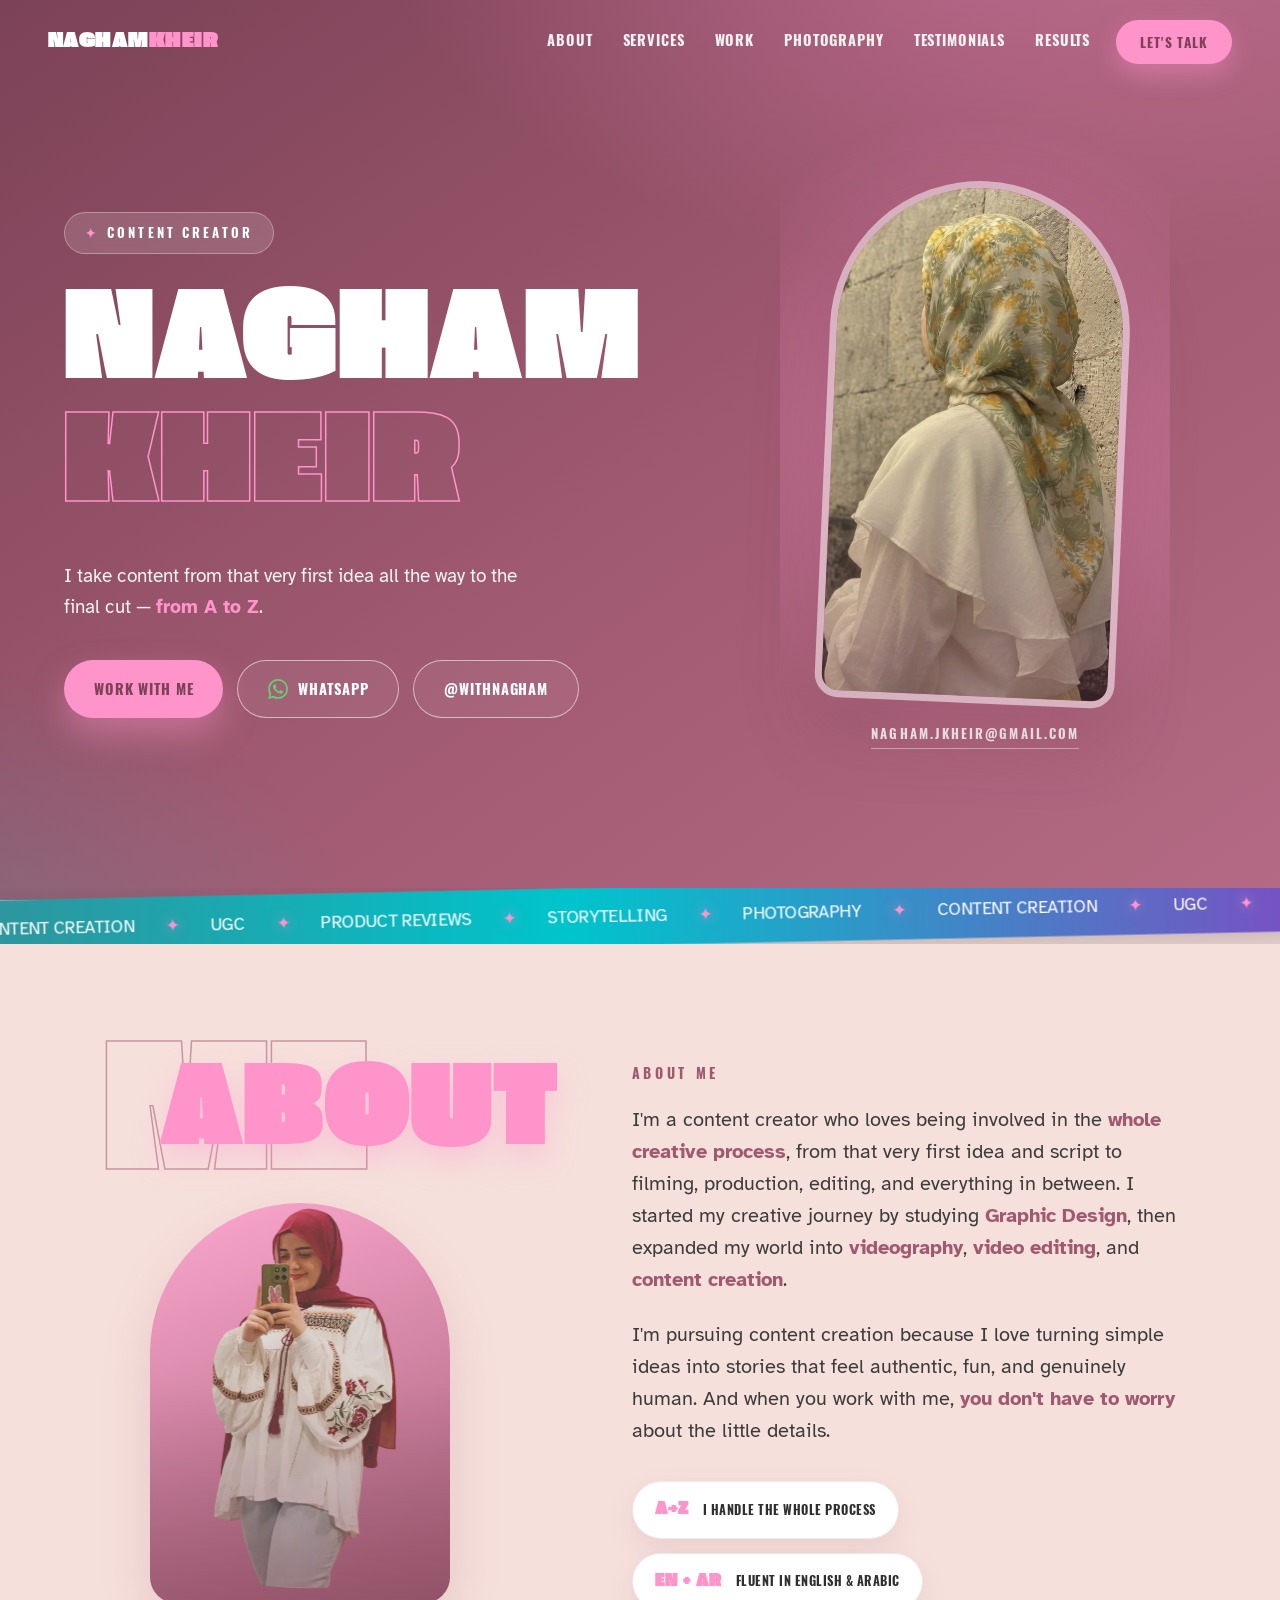
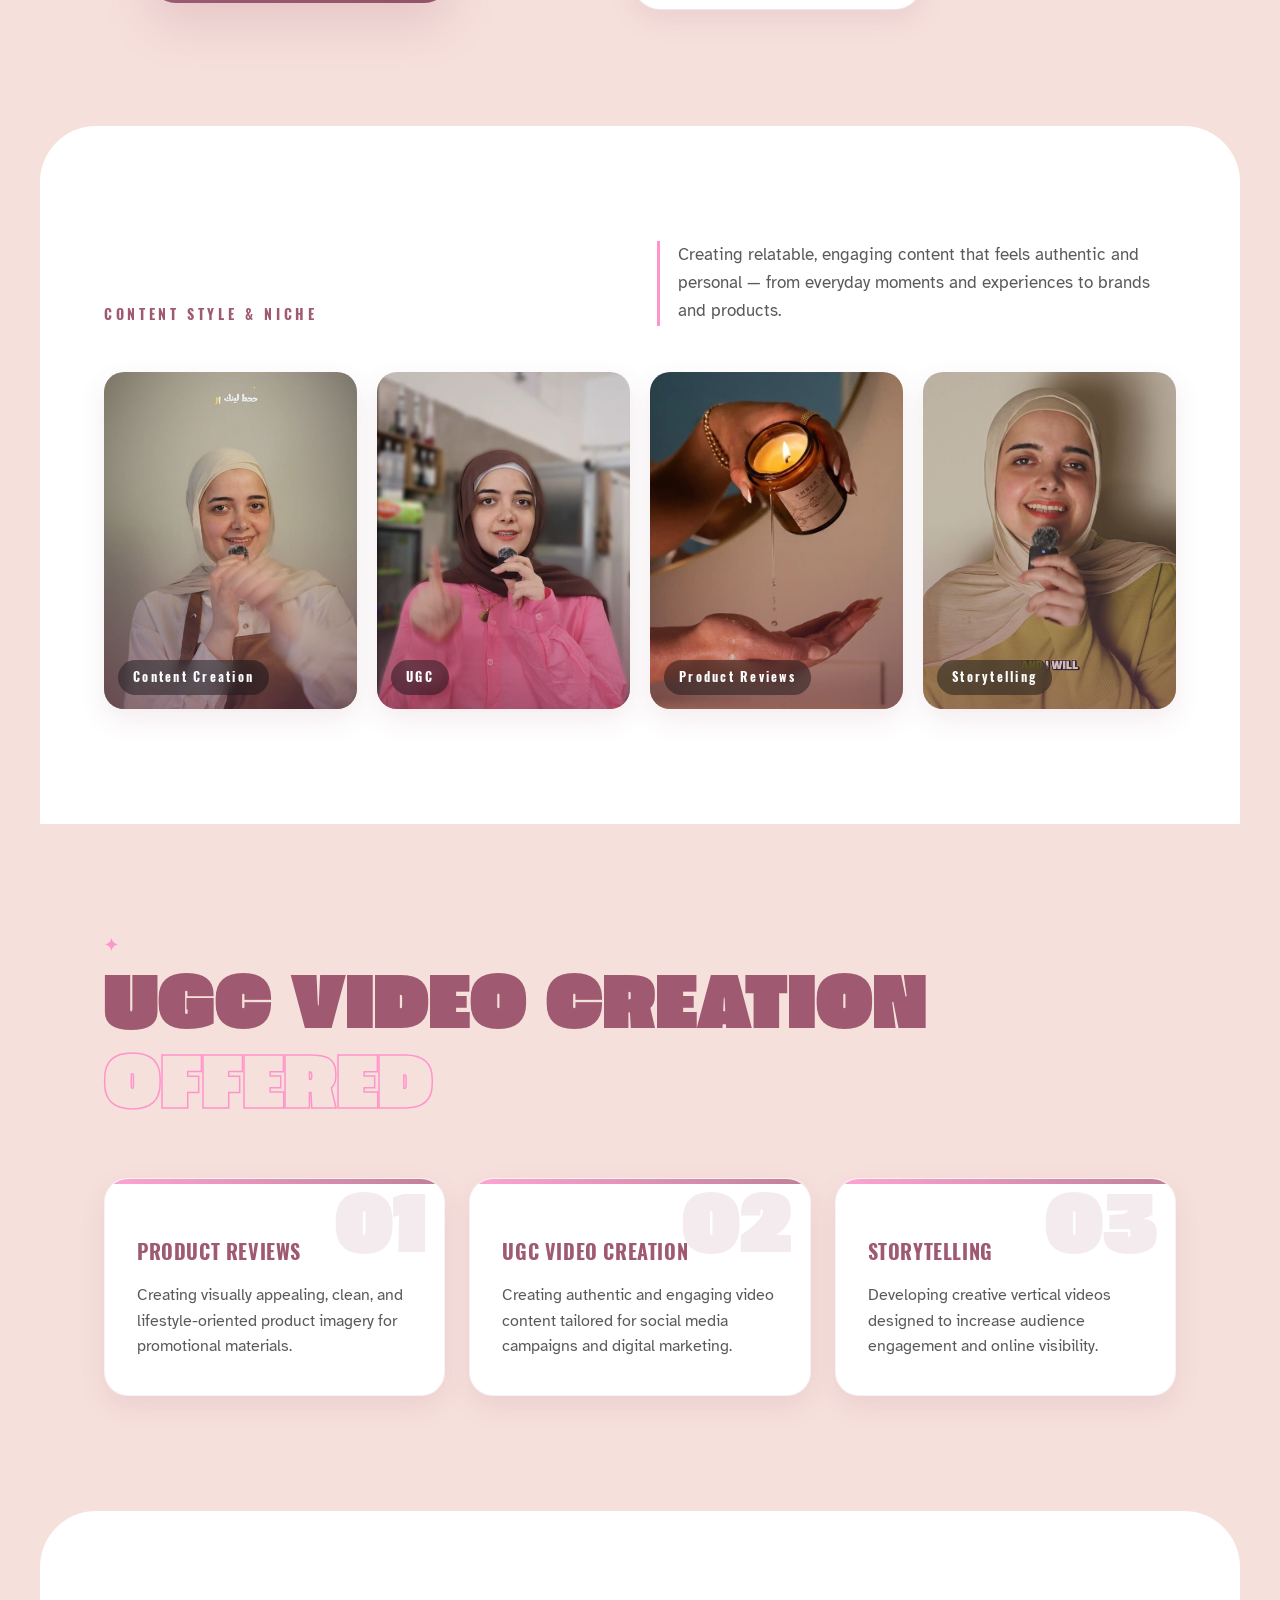
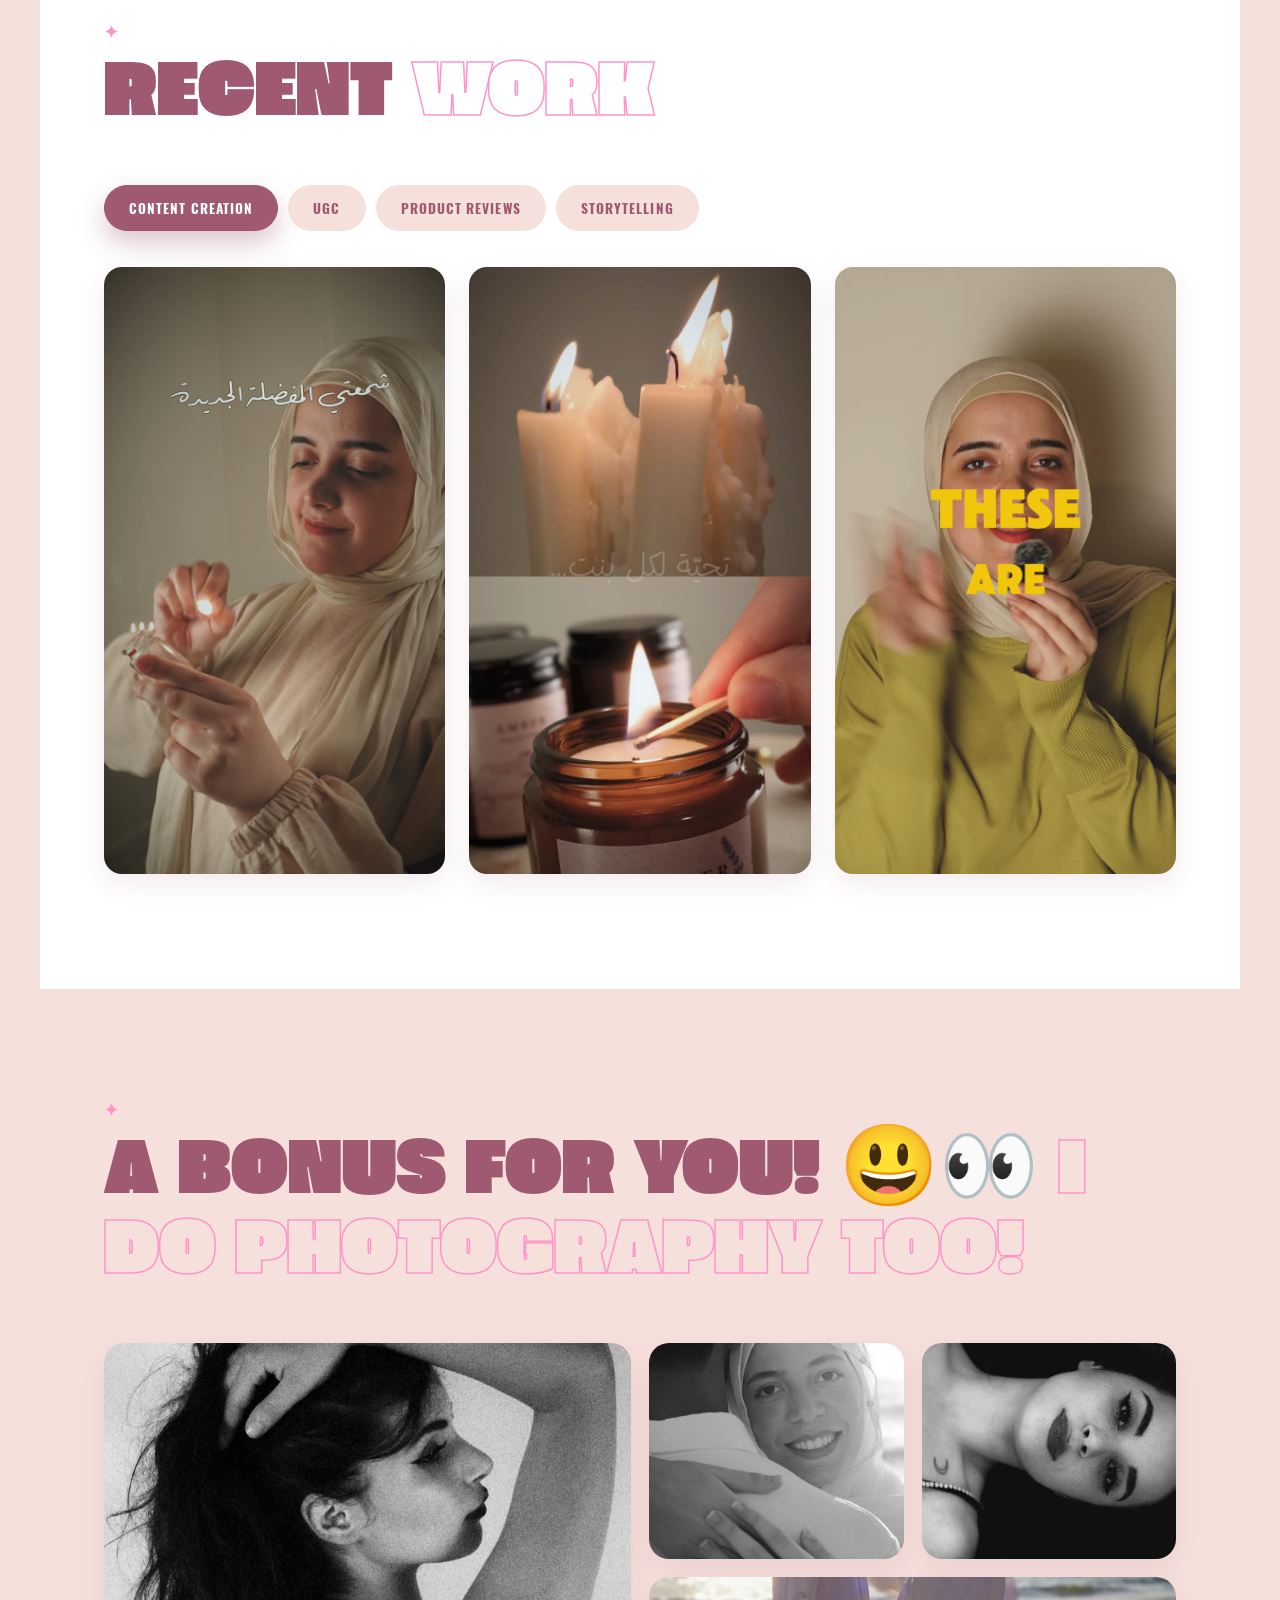
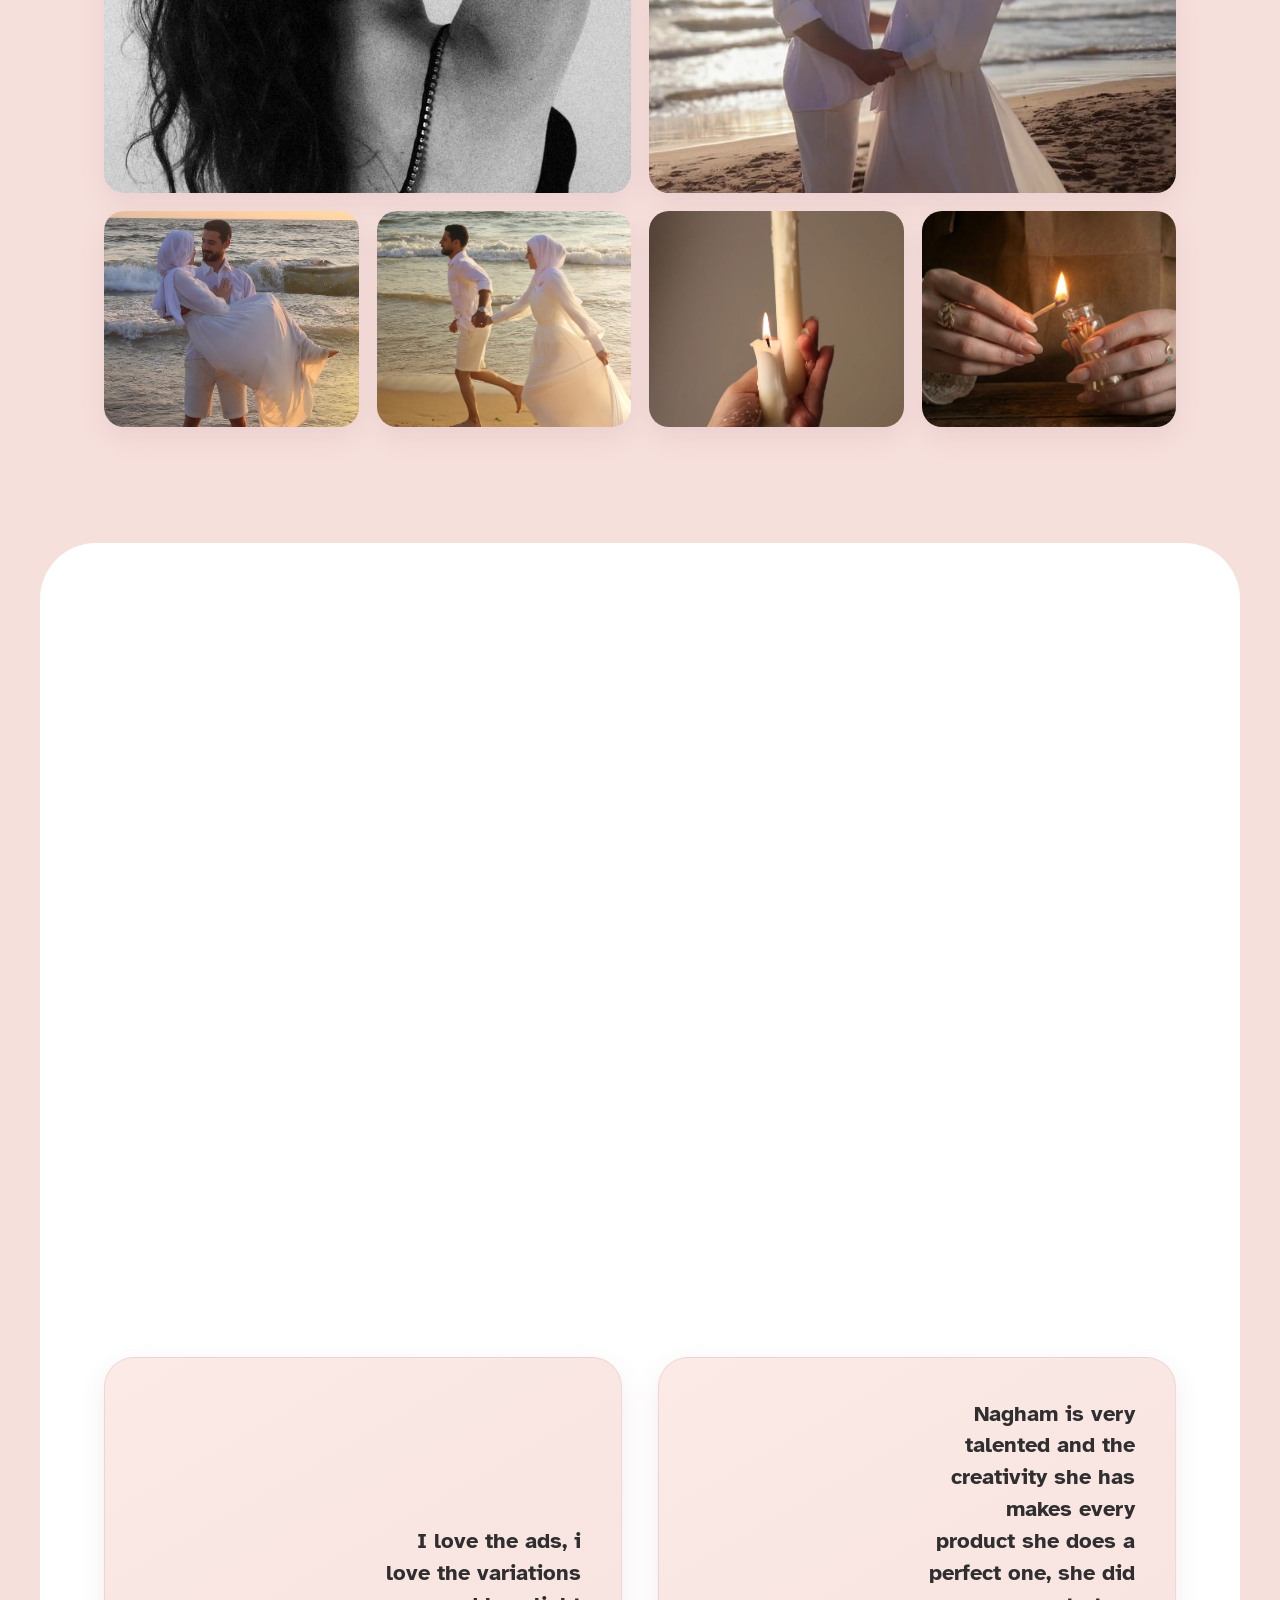
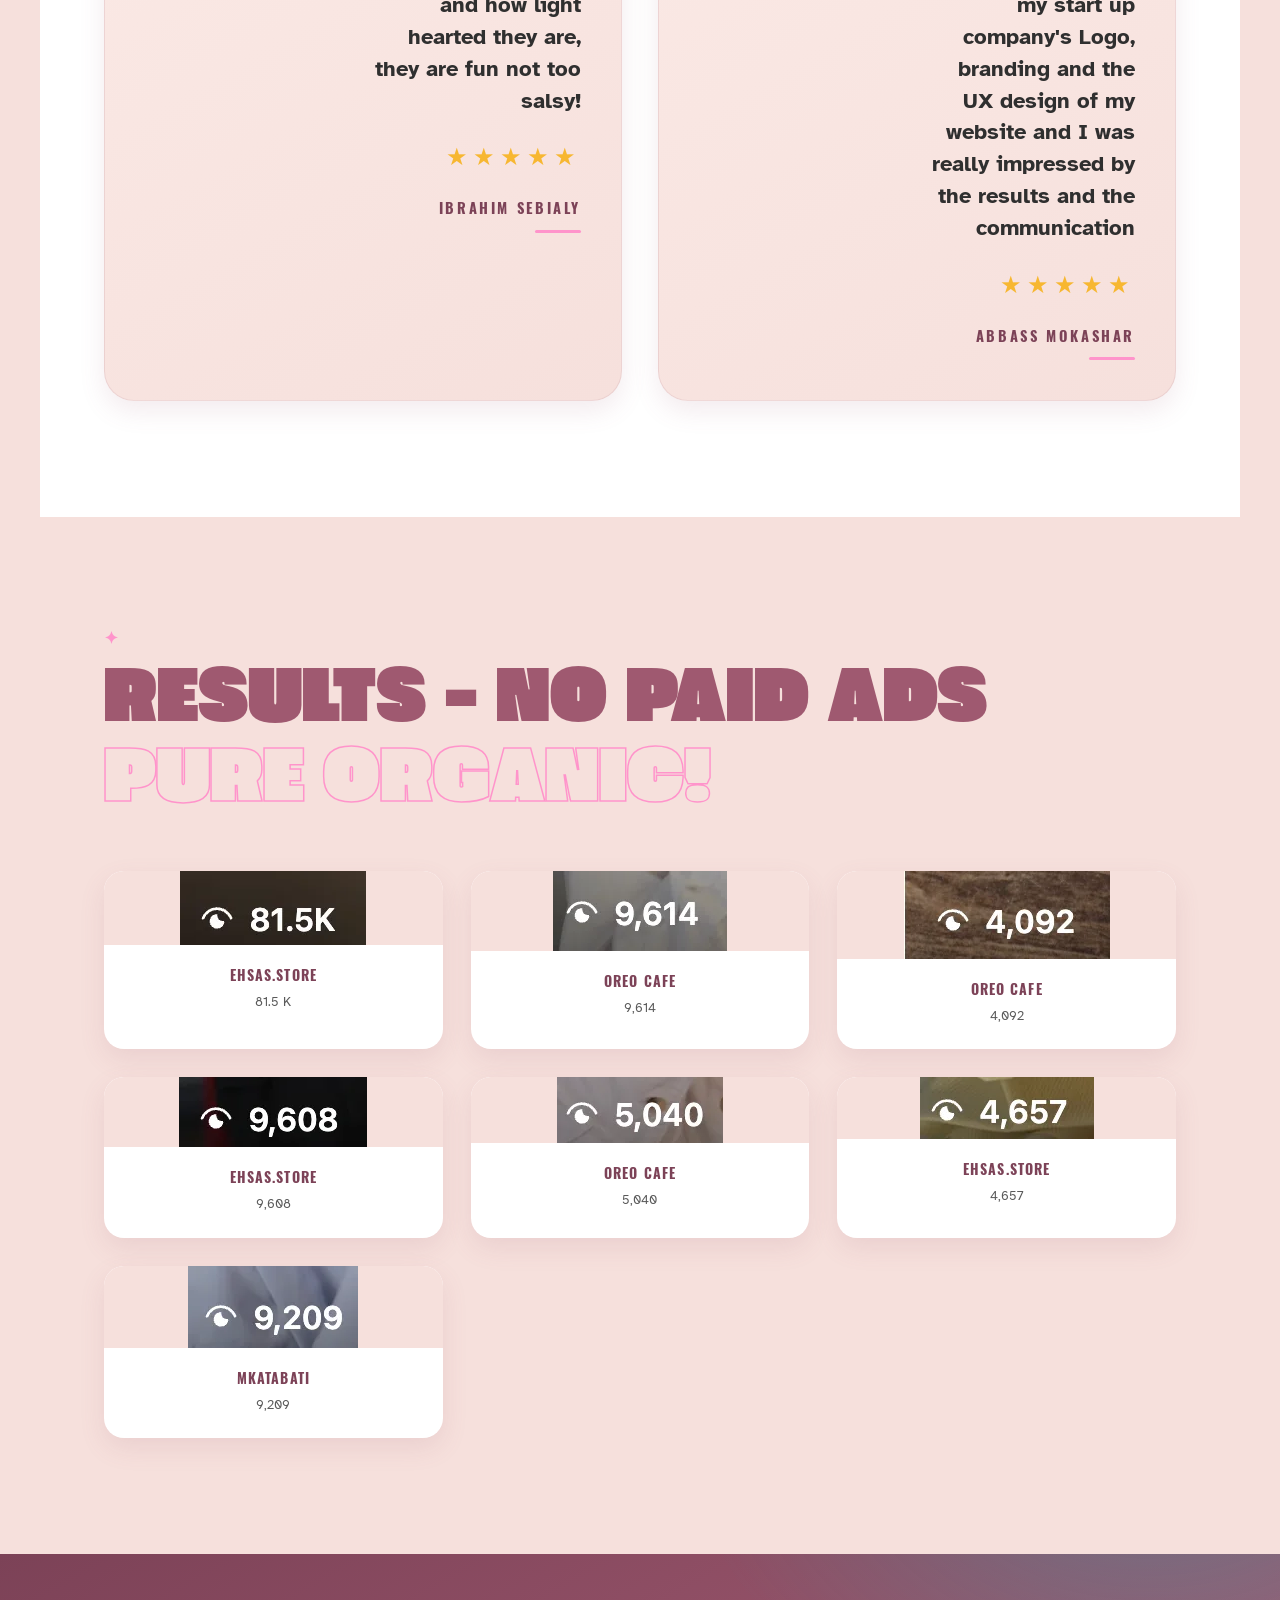
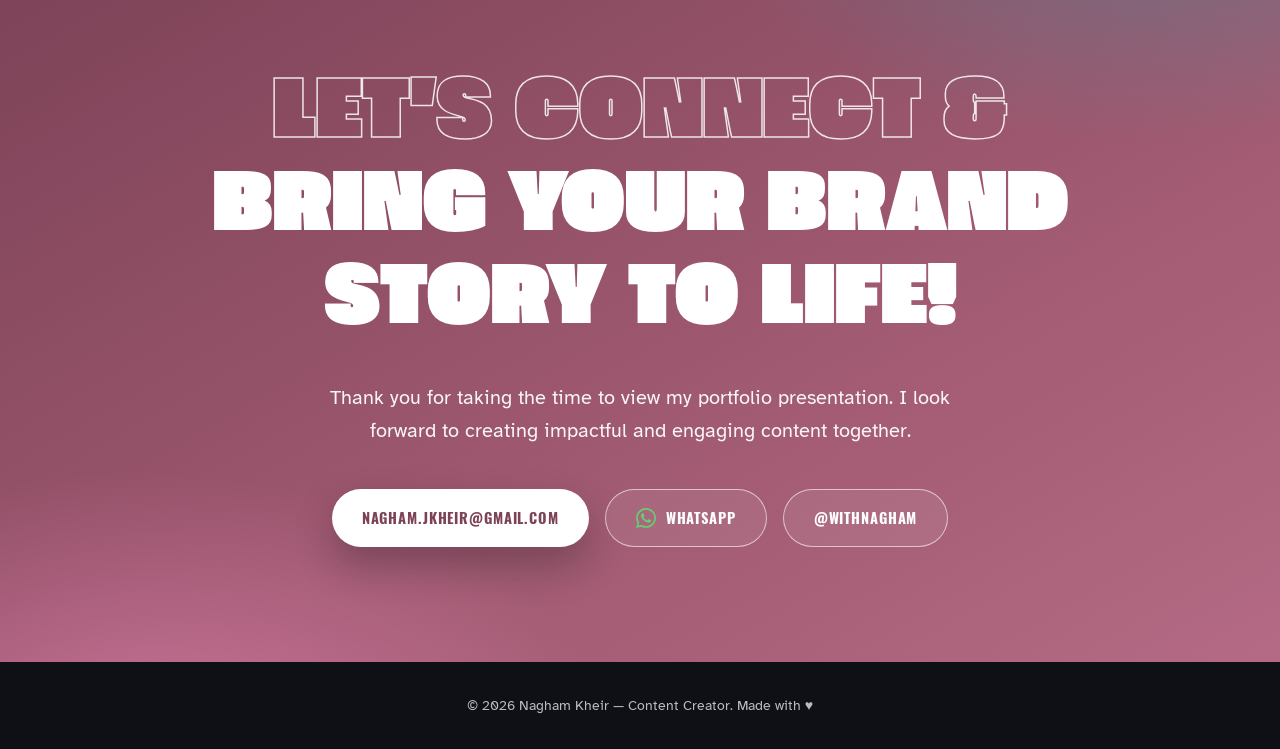
==== index.html @ 54be0237 "Update footer to credit Tech Mindset Lb" ====
<!DOCTYPE html>
<html lang="en">
<head>
  <meta charset="UTF-8" />
  <meta name="viewport" content="width=device-width, initial-scale=1.0" />
  <title>Nagham Kheir — Content Creator</title>
  <meta name="description" content="Portfolio of Nagham Kheir — content creator specializing in content creation, UGC, product reviews, storytelling, and photography." />
  <link rel="icon" type="image/svg+xml" href="favicon.svg" />
  <link rel="preload" as="font" type="font/woff" href="assets/fonts/2b94b8bc5954e5d82d5fbf0eff39c91d.woff" crossorigin />
  <link rel="preload" as="font" type="font/woff" href="assets/fonts/3d1c4de590b27e3784eff931397f7d65.woff" crossorigin />
  <link rel="stylesheet" href="styles.css" />
</head>
<body>

  <div class="scrollbar" id="scrollbar" aria-hidden="true"></div>

  <!-- ================= NAV ================= -->
  <header class="nav" id="nav">
    <a class="nav-brand" href="#top">nagham<span>kheir</span></a>
    <nav class="nav-links" id="navLinks">
      <a href="#about">About</a><a href="#services">Services</a><a href="#work">Work</a><a href="#photography">Photography</a><a href="#testimonials">Testimonials</a><a href="#results">Results</a>
    </nav>
    <a class="nav-cta" href="#contact">Let&#39;s Talk</a>
    <button class="nav-burger" id="navBurger" aria-label="Menu" aria-expanded="false">
      <span></span><span></span><span></span>
    </button>
  </header>

  <main id="top">

    <!-- ================= HERO ================= -->
    <section class="hero" id="hero">
      <span class="spark spark-1" aria-hidden="true"></span>
      <span class="spark spark-2" aria-hidden="true"></span>
      <span class="spark spark-3" aria-hidden="true"></span>
      <span class="spark spark-4" aria-hidden="true"></span>
      <div class="hero-inner">
        <div class="hero-copy">
          <p class="hero-chip">Content Creator</p>
          <h1 class="hero-title">
            <span>NAGHAM</span>
            <span class="hero-title-outline">KHEIR</span>
          </h1>
          <p class="hero-sub">I take content from that very first idea all the way to the final cut — <strong>from A to Z</strong>.</p>
          <div class="hero-actions">
            <a class="btn btn-primary" href="mailto:nagham.jkheir@gmail.com">Work with me</a>
            <a class="btn btn-ghost" href="https://wa.me/71292060" target="_blank" rel="noopener">
              <img src="assets/img/icon-whatsapp.svg" alt="" /> WhatsApp
            </a>
            <a class="btn btn-ghost" href="https://instagram.com/withnagham" target="_blank" rel="noopener">@withnagham</a>
            
          </div>
        </div>
        <div class="hero-photo">
          <div class="hero-photo-frame">
            <img src="assets/img/profile_insta.webp" alt="Nagham Kheir" fetchpriority="high" decoding="async" />
          </div>
          <a class="hero-mail" href="mailto:nagham.jkheir@gmail.com">nagham.jkheir@gmail.com</a>
        </div>
      </div>
    </section>

    <!-- ================= TICKER ================= -->
    <div class="ticker-wrap" aria-hidden="true">
    <div class="ticker">
      <div class="ticker-track">
        CONTENT CREATION<i>✦</i>UGC<i>✦</i>PRODUCT REVIEWS<i>✦</i>STORYTELLING<i>✦</i>PHOTOGRAPHY<i>✦</i>
        CONTENT CREATION<i>✦</i>UGC<i>✦</i>PRODUCT REVIEWS<i>✦</i>STORYTELLING<i>✦</i>PHOTOGRAPHY<i>✦</i>
      </div>
    </div>
    </div>

    <!-- ================= ABOUT ================= -->
    <section class="about section" id="about">
      <div class="about-art reveal reveal-left">
        <span class="about-outline">ME</span>
        <span class="about-big">About</span>
        <div class="about-photo">
          <img src="assets/img/about-cutout.webp" alt="Nagham Kheir at work" loading="lazy" />
        </div>
      </div>
      <div class="about-body">
        <h2 class="section-label reveal">About me</h2>
        <p class="reveal">I'm a content creator who loves being involved in the <strong>whole creative process</strong>, from that very first idea and script to filming, production, editing, and everything in between. I started my creative journey by studying <strong>Graphic Design</strong>, then expanded my world into <strong>videography</strong>, <strong>video editing</strong>, and <strong>content creation</strong>.</p><p class="reveal">I'm pursuing content creation because I love turning simple ideas into stories that feel authentic, fun, and genuinely human. And when you work with me, <strong>you don't have to worry</strong> about the little details.</p>
        <div class="about-badges reveal">
          <div class="badge"><span class="badge-num">A→Z</span><span>I handle the whole process</span></div><div class="badge"><span class="badge-num">EN + AR</span><span>Fluent in English &amp; Arabic</span></div>
        </div>
      </div>
    </section>

    <!-- ================= NICHE ================= -->
    <section class="niche section" id="niche">
      <div class="niche-head">
        <h2 class="section-label reveal">Content style &amp; niche</h2>
        <p class="reveal">Creating relatable, engaging content that feels authentic and personal — from everyday moments and experiences to brands and products.</p>
      </div>
      <div class="niche-grid">
        <figure class="reveal"><img src="assets/img/425aef944120c990a30cec82ec092439.jpg" alt="" loading="lazy" /><figcaption>Content Creation</figcaption></figure><figure class="reveal"><img src="assets/img/dac3fb3e6e6c42426916ced98ef0965b.jpg" alt="" loading="lazy" /><figcaption>UGC</figcaption></figure><figure class="reveal"><img src="assets/img/9895b841db078b9a15907faa32b00d15.jpg" alt="" loading="lazy" /><figcaption>Product Reviews</figcaption></figure><figure class="reveal"><img src="assets/img/c6aabd8687ebf6f4cccf0559794ec9b5.jpg" alt="" loading="lazy" /><figcaption>Storytelling</figcaption></figure>
      </div>
    </section>

    <!-- ================= SERVICES ================= -->
    <section class="services section" id="services">
      <h2 class="section-title reveal">UGC Video Creation <em>Offered</em></h2>
      <div class="services-grid">
        <article class="service-card reveal">
          <span class="service-num">01</span>
          <h3>Product Reviews</h3>
          <p>Creating visually appealing, clean, and lifestyle-oriented product imagery for promotional materials.</p>
        </article><article class="service-card reveal">
          <span class="service-num">02</span>
          <h3>UGC Video Creation</h3>
          <p>Creating authentic and engaging video content tailored for social media campaigns and digital marketing.</p>
        </article><article class="service-card reveal">
          <span class="service-num">03</span>
          <h3>Storytelling</h3>
          <p>Developing creative vertical videos designed to increase audience engagement and online visibility.</p>
        </article>
      </div>
    </section>

    <!-- ================= WORK (VIDEOS) ================= -->
    <section class="work section" id="work">
      <h2 class="section-title reveal">Recent <em>work</em></h2>
      <div class="work-tabs reveal" role="tablist">
        <button class="work-tab" data-cat="content" role="tab">Content Creation</button><button class="work-tab" data-cat="ugc" role="tab">UGC</button><button class="work-tab" data-cat="reviews" role="tab">Product Reviews</button><button class="work-tab" data-cat="story" role="tab">Storytelling</button>
      </div>
      <div class="work-grid" id="workGrid">
        
        <article class="video-card" data-cat="content" style="background-image:url('assets/img/a0ffaf05999f93563e286b2be1d7aa7c.jpg')">
          <video src="assets/video/__________________________________._______________._______________._________________________________.mp4" muted loop playsinline preload="none"></video>
        </article>
        
        <article class="video-card" data-cat="content" style="background-image:url('assets/img/8a3598b782c819ab8bea16934f3fd8cb.jpg')">
          <video src="assets/video/f798deee08ec51030c1617a1ae136581.mp4" muted loop playsinline preload="none"></video>
        </article>
        
        <article class="video-card" data-cat="content" style="background-image:url('assets/img/4e7e537b02a4d58812112f8c2da84c6d.jpg')">
          <video src="assets/video/9e90456625b38cd8adfbca8bf6013304.mp4" muted loop playsinline preload="none"></video>
        </article>
        
        <article class="video-card" data-cat="ugc" style="background-image:url('assets/img/683f590b707d8c67882382b529213869.jpg')">
          <video src="assets/video/b0c7c9f7e4374c289453b88dc2029792.mp4" muted loop playsinline preload="none"></video>
        </article>
        
        <article class="video-card" data-cat="ugc" style="background-image:url('assets/img/e64ae3acb19e2f2d1763ab4a428252d7.jpg')">
          <video src="assets/video/497ba35524f3fbfdf9f6e8f8ecc0cb08.mp4" muted loop playsinline preload="none"></video>
        </article>
        
        <article class="video-card" data-cat="ugc" style="background-image:url('assets/img/b847356bc6d28086b47cbe963dcb77bb.jpg')">
          <video src="assets/video/6bcd993eb685560852c3ec5a16f923c3.mp4" muted loop playsinline preload="none"></video>
        </article>
        
        <article class="video-card" data-cat="reviews" style="background-image:url('assets/img/198b2653e2e7705a0c3a59a6ee7b0175.jpg')">
          <video src="assets/video/bcc866e14e675d4ee220820a9ad70f1d.mp4" muted loop playsinline preload="none"></video>
        </article>
        
        <article class="video-card" data-cat="reviews" style="background-image:url('assets/img/1078559d290149bf136d281d517a7449.jpg')">
          <video src="assets/video/fb804ab2a01fced3b6031626f5aa4de1.mp4" muted loop playsinline preload="none"></video>
        </article>
        
        <article class="video-card" data-cat="reviews" style="background-image:url('assets/img/8586e4396bde60d4756798a17bd3c40c.jpg')">
          <video src="assets/video/03cc4f7cbff695d8c1041a39f8e9a878.mp4" muted loop playsinline preload="none"></video>
        </article>
        
        <article class="video-card" data-cat="story" style="background-image:url('assets/img/82d001169b5e6e20062ae042cdf79c0a.jpg')">
          <video src="assets/video/43c99ef21a5bb97502148be0951cd7a2.mp4" muted loop playsinline preload="none"></video>
        </article>
        
        <article class="video-card" data-cat="story" style="background-image:url('assets/img/5cc147474226560dbcae05fdaa9727ff.jpg')">
          <video src="assets/video/dc54acb8c02d3c23b6aecf7ded5fe51d.mp4" muted loop playsinline preload="none"></video>
        </article>
        
        <article class="video-card" data-cat="story" style="background-image:url('assets/img/2ede7cbb5d513129a230928eeb14d67b.jpg')">
          <video src="assets/video/24c4fd813cfb06bfcb764ff4b23d7a38.mp4" muted loop playsinline preload="none"></video>
        </article>
        
      </div>
    </section>

    <!-- ================= PHOTOGRAPHY ================= -->
    <section class="photo section" id="photography">
      <h2 class="section-title reveal">A bonus for you! 😃👀 <em>I do photography too!</em></h2>
      <div class="photo-grid" id="photoGrid">
        <figure class="reveal"><img src="assets/img/c36f40d4ac6d97e1dda01ee228295b65.jpg" alt="" loading="lazy" /></figure><figure class="reveal"><img src="assets/img/f1102bb16ca7f92febdad71bbb68e0d0.jpg" alt="" loading="lazy" /></figure><figure class="reveal"><img src="assets/img/58c710d055492175e6384c999faf14e8.jpg" alt="" loading="lazy" /></figure><figure class="reveal"><img src="assets/img/bc7981bc0bb9c3818f56745bbe9b1429.jpg" alt="" loading="lazy" /></figure><figure class="reveal"><img src="assets/img/299e03800e016fa482c2b21ef32debbe.jpg" alt="" loading="lazy" /></figure><figure class="reveal"><img src="assets/img/ca2cf549ebd6d4e35f7d0f0a3e98bdbe.jpg" alt="" loading="lazy" /></figure><figure class="reveal"><img src="assets/img/IMG_0716.webp" alt="" loading="lazy" /></figure><figure class="reveal"><img src="assets/img/desktop_opening_image_second_image_edited.webp" alt="" loading="lazy" /></figure>
      </div>
    </section>

    <!-- ================= TESTIMONIALS ================= -->
    <section class="testimonials section" id="testimonials">
      <h2 class="section-title reveal">Testimonials <em></em></h2>
      <div class="testimonials-grid">
        <div class="testi-card reveal reveal-zoom">
          <div class="testi-media">
            
            <span class="testi-avatar" style="background-image:url('assets/img/testimonial-avatar.webp')"></span>
          </div>
          <div class="testi-main">
            <blockquote class="testi-quote">&ldquo;Translation: wow, for real wow, you are so talented, it&rsquo;s crazy! Your talent is way better than who has a 1 million followers — <strong>no way, wow</strong>.&rdquo;</blockquote>
            <div class="testi-audio"><button class="testi-audio-btn" data-audio="assets/audio/0817.MP3">▶ Listen to voice</button><audio src="assets/audio/0817.MP3" preload="none"></audio></div>
            <div class="testi-stars">
              <span class="stars" aria-label="Five stars">★★★★★</span>
              
            </div>
            <p class="testi-client">DANA HAWASLI</p>
          </div>
        </div><div class="testi-card reveal reveal-zoom">
          <div class="testi-media">
            
            
          </div>
          <div class="testi-main">
            <blockquote class="testi-quote">“How are you so creative like that Nagham! your storytelling, your filming, editing... Crazy to me”</blockquote>
            
            <div class="testi-stars">
              <span class="stars" aria-label="Five stars">★★★★★</span>
              
            </div>
            <p class="testi-client">LEA ARZOUNI</p>
          </div>
        </div><div class="testi-card reveal reveal-zoom">
          <div class="testi-media">
            
            
          </div>
          <div class="testi-main">
            <blockquote class="testi-quote"> I love the ads, i love the variations and how light hearted they are, they are fun not too salsy!
</blockquote>
            
            <div class="testi-stars">
              <span class="stars" aria-label="Five stars">★★★★★</span>
              
            </div>
            <p class="testi-client">IBRAHIM SEBIALY</p>
          </div>
        </div><div class="testi-card reveal reveal-zoom">
          <div class="testi-media">
            
            
          </div>
          <div class="testi-main">
            <blockquote class="testi-quote">Nagham is very talented and the creativity she has makes every product she does a perfect one, she did my start up company's Logo, branding and the UX design of my website and I was really impressed by the results and the communication</blockquote>
            
            <div class="testi-stars">
              <span class="stars" aria-label="Five stars">★★★★★</span>
              
            </div>
            <p class="testi-client">Abbass Mokashar</p>
          </div>
        </div>
      </div>
    </section>

    <!-- ================= RESULTS ================= -->
    <section class="results section" id="results">
      <h2 class="section-title reveal">Results - NO Paid ADS  <em>PURE ORGANIC!</em></h2>
      <div class="results-grid">
        <div class="result-card reveal">
          <figure class="result-screenshot"><img src="assets/img/Screenshot_2026-08-17_at_2.50.41_PM.webp" alt="81.5 K" loading="lazy" /></figure>
          <div class="result-info">
            <h3 class="result-title">Ehsas.Store</h3>
            <p class="result-label">81.5 K</p>
          </div>
        </div><div class="result-card reveal">
          <figure class="result-screenshot"><img src="assets/img/Screenshot_2026-08-17_at_2.50.48_PM.webp" alt="9,614 " loading="lazy" /></figure>
          <div class="result-info">
            <h3 class="result-title">Oreo Cafe</h3>
            <p class="result-label">9,614 </p>
          </div>
        </div><div class="result-card reveal">
          <figure class="result-screenshot"><img src="assets/img/Screenshot_2026-08-17_at_2.51.05_PM.webp" alt="4,092" loading="lazy" /></figure>
          <div class="result-info">
            <h3 class="result-title">Oreo Cafe</h3>
            <p class="result-label">4,092</p>
          </div>
        </div><div class="result-card reveal">
          <figure class="result-screenshot"><img src="assets/img/Screenshot_2026-08-17_at_2.51.48_PM.webp" alt="9,608" loading="lazy" /></figure>
          <div class="result-info">
            <h3 class="result-title">Ehsas.Store</h3>
            <p class="result-label">9,608</p>
          </div>
        </div><div class="result-card reveal">
          <figure class="result-screenshot"><img src="assets/img/Screenshot_2026-08-17_at_2.52.03_PM.webp" alt="5,040" loading="lazy" /></figure>
          <div class="result-info">
            <h3 class="result-title">Oreo cafe</h3>
            <p class="result-label">5,040</p>
          </div>
        </div><div class="result-card reveal">
          <figure class="result-screenshot"><img src="assets/img/Screenshot_2026-08-17_at_2.51.15_PM.webp" alt="4,657" loading="lazy" /></figure>
          <div class="result-info">
            <h3 class="result-title">Ehsas.Store</h3>
            <p class="result-label">4,657</p>
          </div>
        </div><div class="result-card reveal">
          <figure class="result-screenshot"><img src="assets/img/Screenshot_2026-08-19_at_3.04.47_PM.webp" alt="9,209" loading="lazy" /></figure>
          <div class="result-info">
            <h3 class="result-title">Mkatabati</h3>
            <p class="result-label">9,209</p>
          </div>
        </div>
      </div>
    </section>

    <!-- ================= CONTACT ================= -->
    <section class="contact section" id="contact">
      <h2 class="contact-title">
        <span class="contact-outline reveal reveal-zoom">Let&#39;s connect &amp;</span>
        <span class="reveal reveal-zoom">bring your brand story to life!</span>
      </h2>
      <p class="contact-thanks reveal">Thank you for taking the time to view my portfolio presentation. I look forward to creating impactful and engaging content together.</p>
      <div class="contact-actions reveal">
        <a class="btn btn-primary" href="mailto:nagham.jkheir@gmail.com">nagham.jkheir@gmail.com</a>
        <a class="btn btn-ghost-light" href="https://wa.me/71292060" target="_blank" rel="noopener">
          <img src="assets/img/icon-whatsapp.svg" alt="" /> WhatsApp
        </a>
        <a class="btn btn-ghost-light" href="https://instagram.com/withnagham" target="_blank" rel="noopener">@withnagham</a>
        
      </div>
    </section>

  </main>

  <!-- ================= LIGHTBOX ================= -->
  <div class="lightbox" id="lightbox" aria-hidden="true">
    <button class="lightbox-close" id="lightboxClose" aria-label="Close">&times;</button>
    <button class="lightbox-prev" id="lightboxPrev" aria-label="Previous">&larr;</button>
    <img id="lightboxImg" src="" alt="" />
    <button class="lightbox-next" id="lightboxNext" aria-label="Next">&rarr;</button>
  </div>

  <footer class="footer">
    <p>© <span id="year"></span> Nagham Kheir — Content Creator. Made with ♥ by <a href="https://techmindset-lb.com" targert="_blank">Tech Mindset Lb</a></p>
  </footer>

  <button class="to-top" id="toTop" aria-label="Back to top">↑</button>

  <script src="content-loader.js"></script>
  <script src="script.js"></script>
</body>
</html>
---- styles.css ----
/* ============================================================================
   Nagham Kheir — responsive portfolio (redesigned)
   Palette & fonts extracted from her Canva site.
   ============================================================================ */

@font-face {
  font-family: yae;
  src: url("assets/fonts/2b94b8bc5954e5d82d5fbf0eff39c91d.woff") format("woff");
  font-weight: 100 900;
  font-display: swap;
}

@font-face {
  font-family: yaf;
  src: url("assets/fonts/5d8a1c84ab97a44a1df6e539c0e283a1.woff") format("woff");
  font-weight: 100 500;
  font-display: swap;
}
@font-face {
  font-family: yaf;
  src: url("assets/fonts/e806413bdd840000b236993c8ab3c8b5.woff") format("woff");
  font-weight: 600 900;
  font-display: swap;
}

@font-face {
  font-family: yac;
  src: url("assets/fonts/3d1c4de590b27e3784eff931397f7d65.woff") format("woff");
  font-weight: 100 500;
  font-display: swap;
}
@font-face {
  font-family: yac;
  src: url("assets/fonts/a505afe289d03e622997a7d9ec2d130d.woff") format("woff");
  font-weight: 600 900;
  font-display: swap;
}

:root {
  --yae: "yae", "Canva Sans", sans-serif;
  --yaf: "yaf", "Canva Sans", sans-serif;
  --yac: "yac", "Canva Sans", sans-serif;
  --rose: #9f5970;
  --rose-deep: #7c4257;
  --blush: #f6e0dc;
  --blush-2: #fbeae6;
  --pink: #ff94cb;
  --ink: #2f2f2f;
  --ink-soft: #5a5a5a;
  --dark: #0f1015;
  --white: #ffffff;
  --radius: 24px;
  --shadow-sm: 0 10px 26px rgba(159, 89, 112, 0.12);
  --shadow: 0 20px 50px rgba(159, 89, 112, 0.2);
  --shadow-lg: 0 30px 70px rgba(124, 66, 87, 0.28);
}

* { margin: 0; padding: 0; box-sizing: border-box; }

html { scroll-behavior: smooth; }

body {
  font-family: var(--yaf);
  color: var(--ink);
  background: var(--blush);
  line-height: 1.65;
  overflow-x: hidden;
  -webkit-font-smoothing: antialiased;
}

img, video { display: block; max-width: 100%; }

a { text-decoration: none; color: inherit; }

button { font-family: inherit; cursor: pointer; }

section[id], main[id] { scroll-margin-top: 78px; }

/* ---------------- nav ---------------- */

.nav {
  position: fixed;
  top: 0; left: 0; right: 0;
  z-index: 50;
  display: flex;
  align-items: center;
  gap: 26px;
  padding: 20px clamp(18px, 4vw, 48px);
  transition: background 0.3s ease, box-shadow 0.3s ease, padding 0.3s ease, backdrop-filter 0.3s ease;
}

.nav.scrolled {
  background: rgba(255, 255, 255, 0.88);
  backdrop-filter: blur(14px);
  box-shadow: 0 6px 28px rgba(159, 89, 112, 0.16);
  padding-top: 12px;
  padding-bottom: 12px;
}

.nav-brand {
  font-family: var(--yae);
  font-size: 23px;
  letter-spacing: 0.02em;
  color: var(--white);
  text-transform: uppercase;
  transition: color 0.3s ease;
}

.nav-brand span { color: var(--pink); }

.nav.scrolled .nav-brand { color: var(--rose); }

.nav-links {
  display: flex;
  gap: clamp(14px, 2.4vw, 30px);
  margin-left: auto;
}

.nav-links a {
  font-family: var(--yac);
  font-size: 14.5px;
  font-weight: 600;
  letter-spacing: 0.06em;
  text-transform: uppercase;
  color: rgba(255, 255, 255, 0.92);
  position: relative;
  padding-bottom: 4px;
  transition: color 0.25s ease;
}

.nav-links a::after {
  content: "";
  position: absolute;
  left: 0; bottom: 0;
  width: 0; height: 2px;
  border-radius: 2px;
  background: var(--pink);
  transition: width 0.25s ease;
}

.nav-links a:hover::after { width: 100%; }

.nav.scrolled .nav-links a { color: var(--rose); }

.nav-cta {
  font-family: var(--yac);
  font-size: 13.5px;
  font-weight: 700;
  letter-spacing: 0.08em;
  text-transform: uppercase;
  color: var(--rose-deep);
  background: var(--pink);
  border-radius: 999px;
  padding: 11px 24px;
  box-shadow: 0 10px 24px rgba(255, 148, 203, 0.4);
  transition: transform 0.2s ease, box-shadow 0.2s ease;
}

.nav-cta:hover { transform: translateY(-2px); box-shadow: 0 14px 30px rgba(255, 148, 203, 0.55); }

.nav-burger {
  display: none;
  flex-direction: column;
  gap: 5px;
  background: none;
  border: 0;
  padding: 6px;
  margin-left: auto;
}

.nav-burger span {
  width: 26px; height: 3px;
  background: var(--white);
  border-radius: 2px;
  transition: transform 0.3s ease, opacity 0.3s ease;
}

.nav.scrolled .nav-burger span { background: var(--rose); }

.nav-burger.open span:nth-child(1) { transform: translateY(8px) rotate(45deg); }
.nav-burger.open span:nth-child(2) { opacity: 0; }
.nav-burger.open span:nth-child(3) { transform: translateY(-8px) rotate(-45deg); }

/* ---------------- hero ---------------- */

.hero {
  position: relative;
  min-height: 100svh;
  display: flex;
  align-items: center;
  background:
    radial-gradient(1100px 620px at 82% -12%, rgba(255, 148, 203, 0.38), transparent 62%),
    radial-gradient(800px 520px at -8% 108%, rgba(0, 196, 204, 0.16), transparent 60%),
    linear-gradient(145deg, var(--rose-deep) 0%, var(--rose) 52%, #b46a84 100%);
  color: var(--white);
  overflow: hidden;
  padding: 130px clamp(20px, 5vw, 64px) 100px;
}

.hero-inner {
  position: relative;
  z-index: 2;
  width: 100%;
  max-width: 1180px;
  margin: 0 auto;
  display: grid;
  grid-template-columns: 1.12fr 0.88fr;
  align-items: center;
  gap: clamp(28px, 4.5vw, 64px);
}

.hero-copy { position: relative; }

.hero-chip {
  display: inline-flex;
  align-items: center;
  gap: 8px;
  font-family: var(--yac);
  font-size: 13px;
  font-weight: 700;
  letter-spacing: 0.24em;
  text-transform: uppercase;
  background: rgba(255, 255, 255, 0.14);
  border: 1px solid rgba(255, 255, 255, 0.32);
  backdrop-filter: blur(6px);
  border-radius: 999px;
  padding: 9px 20px;
  margin-bottom: 30px;
}

.hero-chip::before { content: "✦"; color: var(--pink); }

.hero-title {
  font-family: var(--yae);
  font-size: clamp(62px, 10.5vw, 148px);
  line-height: 0.92;
  letter-spacing: 0.01em;
  text-transform: uppercase;
}

.hero-title span { display: block; }

.hero-title-outline {
  color: transparent;
  -webkit-text-stroke: 1.5px var(--pink);
}

.hero-sub {
  margin-top: 30px;
  max-width: 460px;
  font-size: clamp(16px, 1.55vw, 19px);
  color: rgba(255, 255, 255, 0.93);
}

.hero-sub strong { color: var(--pink); font-weight: 700; }

.hero-actions {
  display: flex;
  flex-wrap: wrap;
  gap: 14px;
  margin-top: 36px;
}

.btn {
  display: inline-flex;
  align-items: center;
  gap: 10px;
  font-family: var(--yac);
  font-size: 14.5px;
  font-weight: 700;
  letter-spacing: 0.06em;
  text-transform: uppercase;
  border-radius: 999px;
  padding: 16px 30px;
  transition: transform 0.22s ease, box-shadow 0.22s ease, background 0.22s ease;
}

.btn:hover { transform: translateY(-3px); }

.btn img { width: 20px; height: 20px; }

.btn-primary {
  background: var(--pink);
  color: var(--rose-deep);
  box-shadow: 0 16px 34px rgba(255, 148, 203, 0.42);
}

.btn-primary:hover { box-shadow: 0 22px 44px rgba(255, 148, 203, 0.6); }

.btn-ghost {
  color: var(--white);
  border: 1.5px solid rgba(255, 255, 255, 0.55);
  background: rgba(255, 255, 255, 0.06);
}

.btn-ghost:hover { background: rgba(255, 255, 255, 0.16); }

/* portrait */

.hero-photo {
  position: relative;
  display: flex;
  flex-direction: column;
  align-items: center;
  justify-self: center;
}

.hero-photo::before {
  content: "";
  position: absolute;
  width: 130%;
  height: 130%;
  top: -10%; left: -15%;
  background: radial-gradient(circle at 50% 42%, rgba(255, 148, 203, 0.5), rgba(255, 148, 203, 0) 68%);
  z-index: -1;
}

.hero-photo-frame {
  position: relative;
  width: min(300px, 68vw);
  border-radius: 190px 190px 30px 30px;
  overflow: hidden;
  border: 7px solid rgba(255, 255, 255, 0.5);
  box-shadow: var(--shadow-lg);
  transform: rotate(2.5deg);
  transition: transform 0.4s ease;
}

.hero-photo:hover .hero-photo-frame { transform: rotate(0) scale(1.01); }

.hero-photo-frame::after {
  content: "";
  position: absolute;
  inset: 0;
  background: linear-gradient(to top, rgba(124, 66, 87, 0.38), transparent 45%);
}

.hero-photo-frame img {
  width: 100%;
  aspect-ratio: 9 / 16;
  object-fit: cover;
}

.hero-mail {
  margin-top: 20px;
  font-family: var(--yac);
  font-size: 13px;
  font-weight: 700;
  letter-spacing: 0.16em;
  color: rgba(255, 255, 255, 0.92);
  text-transform: uppercase;
  border-bottom: 1px solid rgba(255, 255, 255, 0.45);
  padding-bottom: 4px;
  transition: color 0.2s ease, border-color 0.2s ease;
}

.hero-mail:hover { color: var(--pink); border-color: var(--pink); }

/* ---------------- ticker ---------------- */

.ticker-wrap {
  overflow: hidden;
  margin: -12px 0 0;
}

.ticker {
  background: linear-gradient(90deg, #2f949c, #00c4cc 45%, #7a4fc2);
  color: var(--white);
  overflow: hidden;
  padding: 15px 0;
  transform: rotate(-1.2deg) scale(1.04);
  position: relative;
  z-index: 3;
  box-shadow: 0 12px 32px rgba(15, 16, 21, 0.2);
}

.ticker-track {
  display: flex;
  gap: 30px;
  width: max-content;
  animation: ticker 28s linear infinite;
  white-space: nowrap;
}

.ticker-track span {
  font-family: var(--yac);
  font-size: 15.5px;
  font-weight: 700;
  letter-spacing: 0.22em;
}

.ticker-track i { font-style: normal; color: var(--pink); text-shadow: 0 0 12px rgba(255, 148, 203, 0.8); }

@keyframes ticker {
  from { transform: translateX(0); }
  to { transform: translateX(-50%); }
}

/* ---------------- sections ---------------- */

.section {
  padding: clamp(76px, 9vw, 128px) clamp(20px, 5vw, 64px);
  max-width: 1200px;
  margin: 0 auto;
}

.section-label {
  font-family: var(--yac);
  font-size: 14px;
  font-weight: 700;
  letter-spacing: 0.26em;
  text-transform: uppercase;
  color: var(--rose);
  margin-bottom: 20px;
}

.section-title {
  font-family: var(--yae);
  font-size: clamp(42px, 6.4vw, 80px);
  line-height: 1;
  text-transform: uppercase;
  color: var(--rose);
  margin-bottom: 50px;
}

.section-title::before {
  content: "✦";
  display: block;
  font-size: 17px;
  color: var(--pink);
  margin-bottom: 12px;
  letter-spacing: 0;
}

.section-title em {
  font-style: normal;
  color: transparent;
  -webkit-text-stroke: 1.5px var(--pink);
}

/* ---------------- about ---------------- */

.about {
  display: grid;
  grid-template-columns: 0.92fr 1.08fr;
  gap: clamp(36px, 5vw, 76px);
  align-items: center;
}

.about-art {
  position: relative;
  padding-bottom: 8px;
}

.about-big {
  position: relative;
  z-index: 2;
  display: block;
  font-family: var(--yae);
  font-size: clamp(74px, 9.5vw, 150px);
  line-height: 0.9;
  text-transform: uppercase;
  color: var(--pink);
  margin-left: 12%;
  text-shadow: 0 14px 30px rgba(255, 148, 203, 0.35);
}

.about-outline {
  position: absolute;
  top: -0.08em;
  left: 0;
  z-index: 1;
  font-family: var(--yae);
  font-size: clamp(120px, 15vw, 224px);
  line-height: 0.82;
  text-transform: uppercase;
  color: transparent;
  -webkit-text-stroke: 1.5px rgba(159, 89, 112, 0.55);
  pointer-events: none;
}

.about-photo {
  position: relative;
  width: min(300px, 66vw);
  aspect-ratio: 3 / 4;
  margin: 34px auto 0 10%;
  border-radius: 150px 150px 26px 26px;
  overflow: hidden;
  box-shadow: var(--shadow);
  background: linear-gradient(160deg, rgba(255, 148, 203, 0.75), rgba(159, 89, 112, 0.95));
  transition: transform 0.4s ease;
}

.about-photo:hover { transform: translateY(-6px); }

.about-photo::before {
  content: "";
  position: absolute;
  inset: 0;
  z-index: 1;
  background: linear-gradient(to top, rgba(124, 66, 87, 0.45), transparent 55%);
  pointer-events: none;
}

.about-photo img {
  position: relative;
  width: 100%;
  height: 100%;
  object-fit: cover;
}

.about-body p {
  font-size: clamp(16px, 1.65vw, 19.5px);
  margin-bottom: 22px;
  color: #3c3c3c;
}

.about-body strong {
  font-weight: 700;
  color: var(--rose);
}

.about-badges {
  display: flex;
  flex-wrap: wrap;
  gap: 14px;
  margin-top: 34px;
}

.badge {
  display: flex;
  align-items: center;
  gap: 14px;
  background: var(--white);
  border: 1px solid rgba(159, 89, 112, 0.14);
  border-radius: 999px;
  padding: 12px 22px;
  box-shadow: var(--shadow-sm);
  transition: transform 0.25s ease, box-shadow 0.25s ease;
}

.badge:hover { transform: translateY(-3px); box-shadow: var(--shadow); }

.badge-num {
  font-family: var(--yae);
  font-size: 19px;
  color: var(--pink);
  white-space: nowrap;
}

.badge span:last-child {
  font-family: var(--yac);
  font-size: 12.5px;
  font-weight: 600;
  letter-spacing: 0.04em;
  text-transform: uppercase;
  color: var(--ink);
}

/* ---------------- niche ---------------- */

.niche { background: var(--white); border-radius: 56px 56px 0 0; }

.niche-head {
  display: grid;
  grid-template-columns: 1fr 1fr;
  gap: 34px;
  align-items: end;
  margin-bottom: 46px;
}

.niche-head .section-label { margin-bottom: 0; }

.niche-head p {
  font-size: 17px;
  color: var(--ink-soft);
  border-left: 3px solid var(--pink);
  padding-left: 18px;
}

.niche-grid {
  display: grid;
  grid-template-columns: repeat(4, 1fr);
  gap: 20px;
}

.niche-grid figure {
  position: relative;
  border-radius: 20px;
  overflow: hidden;
  aspect-ratio: 3 / 4;
  box-shadow: var(--shadow-sm);
  transition: transform 0.35s ease, box-shadow 0.35s ease;
}

.niche-grid figure:hover { transform: translateY(-9px); box-shadow: var(--shadow); }

.niche-grid img {
  width: 100%;
  height: 100%;
  object-fit: cover;
  transition: transform 0.5s ease;
}

.niche-grid figure:hover img { transform: scale(1.07); }

.niche-grid figure::after {
  content: "";
  position: absolute;
  inset: 0;
  background: linear-gradient(to top, rgba(124, 66, 87, 0.5), transparent 55%);
  opacity: 0.9;
  transition: opacity 0.3s ease;
}

.niche-grid figure:hover::after { opacity: 1; }

.niche-grid figcaption {
  position: absolute;
  left: 14px; bottom: 14px;
  z-index: 2;
  font-family: var(--yac);
  font-size: 12.5px;
  font-weight: 700;
  letter-spacing: 0.18em;
  color: var(--white);
  background: rgba(15, 16, 21, 0.45);
  backdrop-filter: blur(6px);
  border-radius: 999px;
  padding: 7px 15px;
}

/* ---------------- services ---------------- */

.services { background: var(--blush); }

.services-grid {
  display: grid;
  grid-template-columns: repeat(3, 1fr);
  gap: 24px;
}

.service-card {
  position: relative;
  background: var(--white);
  border-radius: var(--radius);
  padding: 40px 32px 36px;
  overflow: hidden;
  box-shadow: var(--shadow-sm);
  border: 1px solid rgba(159, 89, 112, 0.08);
  transition: transform 0.3s ease, box-shadow 0.3s ease;
}

.service-card::before {
  content: "";
  position: absolute;
  top: 0; left: 0; right: 0;
  height: 5px;
  background: linear-gradient(90deg, var(--pink), #b46a84);
  opacity: 0.85;
  transition: opacity 0.3s ease;
}

.service-card:hover { transform: translateY(-9px); box-shadow: var(--shadow); }
.service-card:hover::before { opacity: 1; }

.service-num {
  position: absolute;
  top: 8px; right: 18px;
  font-family: var(--yae);
  font-size: 88px;
  line-height: 1;
  color: rgba(159, 89, 112, 0.12);
  pointer-events: none;
}

.service-card h3 {
  font-family: var(--yac);
  font-size: 20px;
  font-weight: 700;
  letter-spacing: 0.03em;
  text-transform: uppercase;
  color: var(--rose);
  margin: 16px 0 14px;
}

.service-card p {
  font-size: 15.5px;
  color: var(--ink-soft);
}

/* ---------------- work ---------------- */

.work { background: var(--white); border-radius: 56px 56px 0 0; }

.work-tabs {
  display: flex;
  flex-wrap: wrap;
  gap: 10px;
  margin-bottom: 36px;
}

.work-tab {
  font-family: var(--yac);
  font-size: 13.5px;
  font-weight: 700;
  letter-spacing: 0.08em;
  text-transform: uppercase;
  color: var(--rose);
  background: var(--blush);
  border: 1.5px solid transparent;
  border-radius: 999px;
  padding: 12px 24px;
  transition: background 0.25s ease, color 0.25s ease, border-color 0.25s ease, box-shadow 0.25s ease, transform 0.2s ease;
}

.work-tab:hover { border-color: var(--pink); transform: translateY(-2px); }

.work-tab.active {
  background: var(--rose);
  color: var(--white);
  border-color: var(--rose);
  box-shadow: 0 12px 26px rgba(159, 89, 112, 0.35);
}

.work-grid {
  display: grid;
  grid-template-columns: repeat(3, 1fr);
  gap: 24px;
}

.video-card {
  position: relative;
  border-radius: 18px;
  overflow: hidden;
  aspect-ratio: 9 / 16;
  box-shadow: var(--shadow-sm);
  cursor: pointer;
  background: var(--blush);
  background-size: cover;
  background-position: center;
  transition: transform 0.3s ease, box-shadow 0.3s ease;
}

.video-card:hover { transform: translateY(-7px); box-shadow: var(--shadow); }

.video-card video {
  width: 100%;
  height: 100%;
  object-fit: cover;
  transition: transform 0.5s ease;
}

.video-card:hover video { transform: scale(1.04); }

.video-card::after {
  content: "▶";
  position: absolute;
  inset: 0;
  display: flex;
  align-items: center;
  justify-content: center;
  font-size: 30px;
  color: var(--white);
  background: rgba(15, 16, 21, 0.3);
  opacity: 0;
  transition: opacity 0.25s ease;
  pointer-events: none;
}

.video-card:hover::after { opacity: 1; }

.video-card.playing::after { opacity: 0; }

/* ---------------- photography ---------------- */

.photo { background: var(--blush); }

.photo-grid {
  display: grid;
  grid-template-columns: repeat(4, 1fr);
  grid-auto-rows: 216px;
  gap: 18px;
}

.photo-grid figure {
  position: relative;
  border-radius: 20px;
  overflow: hidden;
  cursor: zoom-in;
  box-shadow: var(--shadow-sm);
  transition: transform 0.3s ease, box-shadow 0.3s ease;
}

.photo-grid figure:hover { transform: translateY(-6px); box-shadow: var(--shadow); }

.photo-grid figure:nth-child(1) { grid-column: span 2; grid-row: span 2; }
.photo-grid figure:nth-child(4) { grid-column: span 2; grid-row: span 1; }

.photo-grid img {
  width: 100%;
  height: 100%;
  object-fit: cover;
  transition: transform 0.5s ease;
}

.photo-grid figure:hover img { transform: scale(1.06); }

/* ---------------- testimonials ---------------- */

.testimonials { background: var(--white); border-radius: 56px 56px 0 0; }

.testimonials-grid {
  display: grid;
  grid-template-columns: repeat(auto-fit, minmax(min(100%, 420px), 1fr));
  gap: clamp(20px, 3vw, 36px);
}

.testi-card {
  display: grid;
  grid-template-columns: 0.95fr 1.05fr;
  gap: clamp(24px, 3.5vw, 40px);
  align-items: center;
  background: linear-gradient(150deg, var(--blush-2), var(--blush));
  border: 1px solid rgba(159, 89, 112, 0.12);
  border-radius: 30px;
  padding: clamp(24px, 3.5vw, 40px);
  box-shadow: var(--shadow-sm);
}

.testi-media { position: relative; }

.testi-video {
  border-radius: 20px;
  overflow: hidden;
  aspect-ratio: 16 / 10;
  box-shadow: var(--shadow);
  background: var(--blush);
  background-size: cover;
  background-position: center;
}

.testi-video video {
  width: 100%;
  height: 100%;
  object-fit: cover;
}

.testi-avatar {
  position: absolute;
  left: 22px;
  bottom: -30px;
  width: 92px;
  height: 92px;
  border-radius: 50%;
  background-size: cover;
  background-position: center;
  background: linear-gradient(135deg, var(--pink), var(--rose));
  border: 5px solid var(--white);
  box-shadow: var(--shadow);
}

.testi-main { text-align: right; }

.testi-quote {
  font-size: clamp(16px, 1.8vw, 22px);
  font-weight: 700;
  line-height: 1.45;
  color: var(--ink);
}

.testi-quote strong { color: var(--rose); }

.testi-audio {
  margin-top: 14px;
  display: flex;
  justify-content: flex-end;
}

.testi-audio-btn {
  display: inline-flex;
  align-items: center;
  gap: 8px;
  background: linear-gradient(135deg, var(--pink), var(--rose));
  color: var(--white);
  border: none;
  border-radius: 999px;
  padding: 10px 20px;
  font-size: 13px;
  font-weight: 700;
  letter-spacing: 0.04em;
  cursor: pointer;
  box-shadow: 0 4px 14px rgba(159, 89, 112, 0.3);
  transition: transform 0.15s ease, box-shadow 0.2s ease;
}

.testi-audio-btn:hover {
  transform: translateY(-1px);
  box-shadow: 0 8px 20px rgba(159, 89, 112, 0.4);
}

.testi-audio-btn.playing {
  background: linear-gradient(135deg, var(--rose-deep), #5c2a3e);
}

.testi-stars {
  margin-top: 22px;
  display: flex;
  flex-direction: column;
  align-items: flex-end;
  gap: 8px;
}

.testi-stars .stars {
  display: inline-block;
  font-size: 24px;
  letter-spacing: 5px;
  color: #f7b731;
}

.testi-badge {
  font-family: var(--yac);
  font-size: 12px;
  font-weight: 700;
  letter-spacing: 0.2em;
  color: var(--rose);
  background: var(--white);
  border: 1px solid rgba(159, 89, 112, 0.18);
  border-radius: 999px;
  padding: 7px 16px;
  display: inline-block;
}

.testi-client {
  margin-top: 18px;
  font-family: var(--yac);
  font-size: 14.5px;
  font-weight: 700;
  letter-spacing: 0.18em;
  color: var(--rose-deep);
  text-transform: uppercase;
}

.testi-client::after {
  content: "";
  display: block;
  width: 46px;
  height: 3px;
  border-radius: 2px;
  background: var(--pink);
  margin: 10px 0 0 auto;
}

/* ---------------- results ---------------- */

.results {
  background: var(--bg);
}

.results-grid {
  display: grid;
  grid-template-columns: repeat(auto-fill, minmax(min(100%, 320px), 1fr));
  gap: clamp(16px, 2.5vw, 28px);
}

.result-card {
  background: var(--white);
  border: 1px solid var(--line);
  border-radius: 20px;
  overflow: hidden;
  box-shadow: var(--shadow-sm);
  transition: transform 0.2s ease, box-shadow 0.2s ease;
}

.result-card:hover {
  transform: translateY(-3px);
  box-shadow: var(--shadow);
}

.result-screenshot {
  margin: 0;
  line-height: 0;
  background: var(--blush);
  display: flex;
  justify-content: center;
}

.result-screenshot img {
  width: auto;
  height: auto;
  max-width: 100%;
  display: block;
  object-fit: contain;
}

.result-info {
  padding: 18px 22px 22px;
  text-align: center;
}

.result-title {
  font-family: var(--yac);
  font-size: 14px;
  font-weight: 700;
  letter-spacing: 0.08em;
  color: var(--rose-deep);
  text-transform: uppercase;
  margin-bottom: 6px;
}

.result-label {
  font-size: 13px;
  color: var(--ink-soft);
}

/* ---------------- contact ---------------- */

.contact {
  max-width: none;
  text-align: center;
  background:
    radial-gradient(760px 460px at 12% 112%, rgba(255, 148, 203, 0.42), transparent 60%),
    radial-gradient(760px 460px at 90% -12%, rgba(0, 196, 204, 0.26), transparent 60%),
    linear-gradient(150deg, var(--rose-deep), var(--rose) 58%, #b46a84);
  color: var(--white);
}

.contact-title {
  font-family: var(--yae);
  font-size: clamp(42px, 7vw, 96px);
  line-height: 1.04;
  text-transform: uppercase;
  max-width: 960px;
  margin: 0 auto 34px;
}

.contact-title span { display: block; }

.contact-outline {
  color: transparent;
  -webkit-text-stroke: 1.5px rgba(255, 255, 255, 0.85);
}

.contact-thanks {
  max-width: 620px;
  margin: 0 auto 42px;
  font-size: clamp(16px, 1.7vw, 19.5px);
  color: rgba(255, 255, 255, 0.94);
}

.contact-actions {
  display: flex;
  flex-wrap: wrap;
  justify-content: center;
  gap: 16px;
}

.contact-actions .btn-primary {
  background: var(--white);
  color: var(--rose-deep);
  box-shadow: 0 18px 38px rgba(15, 16, 21, 0.28);
}

.contact-actions .btn-primary:hover { box-shadow: 0 24px 50px rgba(15, 16, 21, 0.36); }

.btn-ghost-light {
  color: var(--white);
  border: 1.5px solid rgba(255, 255, 255, 0.6);
  background: rgba(255, 255, 255, 0.08);
}

.btn-ghost-light:hover { background: rgba(255, 255, 255, 0.18); }

.btn-ghost-light img { width: 20px; height: 20px; }

/* ---------------- footer ---------------- */

.footer {
  background: var(--dark);
  color: rgba(255, 255, 255, 0.72);
  text-align: center;
  padding: 32px 20px;
  font-size: 14px;
}

/* ---------------- lightbox ---------------- */

.lightbox {
  position: fixed;
  inset: 0;
  z-index: 100;
  background: rgba(15, 16, 21, 0.94);
  display: none;
  align-items: center;
  justify-content: center;
  padding: 40px;
}

.lightbox.open { display: flex; }

.lightbox img,
.lightbox video {
  max-width: min(92vw, 900px);
  max-height: 86vh;
  border-radius: 14px;
  box-shadow: 0 30px 80px rgba(0, 0, 0, 0.5);
}

.lightbox button {
  position: absolute;
  background: rgba(255, 255, 255, 0.12);
  border: 1px solid rgba(255, 255, 255, 0.3);
  color: var(--white);
  font-size: 24px;
  border-radius: 50%;
  width: 52px;
  height: 52px;
  display: flex;
  align-items: center;
  justify-content: center;
  transition: background 0.2s ease;
}

.lightbox button:hover { background: rgba(255, 255, 255, 0.25); }

.lightbox-close { top: 24px; right: 24px; }
.lightbox-prev { left: 24px; top: 50%; transform: translateY(-50%); }
.lightbox-next { right: 24px; top: 50%; transform: translateY(-50%); }

/* ---------------- reveal animation ---------------- */

.reveal {
  opacity: 0;
  transform: translateY(26px);
  transition: opacity 0.7s ease, transform 0.7s ease;
}

.reveal.in-view {
  opacity: 1;
  transform: translateY(0);
}

.services-grid .reveal:nth-child(2), .niche-grid .reveal:nth-child(2), .photo-grid .reveal:nth-child(2) { transition-delay: 0.08s; }
.services-grid .reveal:nth-child(3), .niche-grid .reveal:nth-child(3), .photo-grid .reveal:nth-child(3) { transition-delay: 0.16s; }
.niche-grid .reveal:nth-child(4), .photo-grid .reveal:nth-child(4) { transition-delay: 0.24s; }
.photo-grid .reveal:nth-child(5) { transition-delay: 0.08s; }
.photo-grid .reveal:nth-child(6) { transition-delay: 0.16s; }

/* reveal direction variants */

.reveal-left, .reveal-right, .reveal-zoom { transition: opacity 0.8s ease, transform 0.8s ease; }

.reveal.reveal-left { transform: translateX(-42px); }
.reveal.reveal-right { transform: translateX(42px); }
.reveal.reveal-zoom { transform: scale(0.94); }

.reveal.reveal-left.in-view, .reveal.reveal-right.in-view, .reveal.reveal-zoom.in-view { transform: none; }

/* ---------------- scroll progress bar ---------------- */

.scrollbar {
  position: fixed;
  top: 0; left: 0; right: 0;
  height: 3px;
  z-index: 60;
  background: linear-gradient(90deg, var(--pink), #b46a84);
  transform-origin: 0 50%;
  transform: scaleX(0);
  pointer-events: none;
}

/* ---------------- back-to-top ---------------- */

.to-top {
  position: fixed;
  right: 22px;
  bottom: 22px;
  z-index: 55;
  width: 48px;
  height: 48px;
  border-radius: 50%;
  border: 0;
  background: var(--rose);
  color: var(--white);
  font-size: 19px;
  box-shadow: var(--shadow);
  opacity: 0;
  transform: translateY(14px);
  pointer-events: none;
  transition: opacity 0.3s ease, transform 0.3s ease, background 0.2s ease;
}

.to-top.show {
  opacity: 1;
  transform: translateY(0);
  pointer-events: auto;
}

.to-top:hover { background: var(--rose-deep); }

/* ---------------- entrance & ambient animations ---------------- */

.nav { animation: navIn 0.8s ease 0.1s both; }

@keyframes navIn {
  from { opacity: 0; transform: translateY(-16px); }
  to { opacity: 1; transform: translateY(0); }
}

.hero-chip { animation: heroIn 0.9s cubic-bezier(0.22, 1, 0.36, 1) 0.15s both; }
.hero-title span:nth-child(1) { animation: heroIn 0.9s cubic-bezier(0.22, 1, 0.36, 1) 0.28s both; }
.hero-title span:nth-child(2) { animation: heroIn 0.9s cubic-bezier(0.22, 1, 0.36, 1) 0.4s both; }
.hero-sub { animation: heroIn 0.9s cubic-bezier(0.22, 1, 0.36, 1) 0.55s both; }
.hero-actions { animation: heroIn 0.9s cubic-bezier(0.22, 1, 0.36, 1) 0.7s both; }
.hero-photo { animation: heroFade 0.9s ease 0.85s both, heroFloat 6s ease-in-out 1.7s infinite; }

@keyframes heroIn {
  from { opacity: 0; transform: translateY(28px); }
  to { opacity: 1; transform: translateY(0); }
}

@keyframes heroFade {
  from { opacity: 0; }
  to { opacity: 1; }
}

@keyframes heroFloat {
  0%, 100% { transform: translateY(0); }
  50% { transform: translateY(-10px); }
}

/* floating particles in the hero */

.spark {
  position: absolute;
  border-radius: 50%;
  filter: blur(1px);
  opacity: 0;
  animation: sparkFloat 9s ease-in-out infinite;
  pointer-events: none;
  z-index: 1;
}

.spark-1 { width: 14px; height: 14px; background: rgba(255, 148, 203, 0.6); top: 20%; left: 9%; animation-delay: 0s; }
.spark-2 { width: 9px; height: 9px; background: rgba(0, 196, 204, 0.45); top: 62%; left: 5%; animation-delay: 1.8s; }
.spark-3 { width: 20px; height: 20px; background: rgba(255, 148, 203, 0.35); top: 28%; right: 5%; animation-delay: 3.2s; }
.spark-4 { width: 7px; height: 7px; background: rgba(255, 255, 255, 0.55); bottom: 18%; right: 15%; animation-delay: 2.3s; }

@keyframes sparkFloat {
  0% { transform: translate(0, 0); opacity: 0; }
  18% { opacity: 0.85; }
  55% { transform: translate(16px, -44px); opacity: 0.4; }
  100% { transform: translate(30px, -88px); opacity: 0; }
}

/* section-title sparkle pops in when revealed */

.section-title.reveal.in-view::before { animation: pop 0.55s cubic-bezier(0.34, 1.56, 0.64, 1) 0.1s both; }

@keyframes pop {
  from { opacity: 0; transform: scale(0.3) rotate(-90deg); }
  to { opacity: 1; transform: scale(1) rotate(0); }
}

/* testimonial stars bounce in */

.testi-card.reveal.in-view .stars { animation: starPop 0.7s cubic-bezier(0.34, 1.56, 0.64, 1) 0.45s both; }

@keyframes starPop {
  from { opacity: 0; transform: scale(0.4); }
  to { opacity: 1; transform: scale(1); }
}

/* contact title glow pulse */

.contact-title span { animation: glowPulse 4s ease-in-out infinite; }

.contact-title span:nth-child(2) { animation-delay: 0.6s; }

@keyframes glowPulse {
  0%, 100% { text-shadow: 0 0 22px rgba(255, 148, 203, 0.25); }
  50% { text-shadow: 0 0 44px rgba(255, 148, 203, 0.6); }
}

/* service-card shine sweep */

.service-card::after {
  content: "";
  position: absolute;
  top: 0; left: -75%;
  width: 50%; height: 100%;
  background: linear-gradient(105deg, transparent, rgba(255, 255, 255, 0.55), transparent);
  transform: skewX(-20deg);
  pointer-events: none;
}

.service-card:hover::after { animation: shine 0.9s ease; }

@keyframes shine {
  from { left: -75%; }
  to { left: 125%; }
}

/* ---------------- responsive ---------------- */

@media (max-width: 980px) {
  .hero-inner { grid-template-columns: 1fr; text-align: center; }
  .hero-sub { margin-left: auto; margin-right: auto; }
  .hero-actions { justify-content: center; }
  .hero-photo { order: -1; margin-bottom: 14px; }
  .hero-photo-frame { width: min(230px, 58vw); }

  .about { grid-template-columns: 1fr; }
  .about-art { text-align: center; }
  .about-big { margin-left: 0; }
  .about-outline { left: 50%; transform: translateX(-50%); }
  .about-photo { margin-left: auto; margin-right: auto; }

  .niche-head { grid-template-columns: 1fr; }
  .niche-grid { grid-template-columns: repeat(2, 1fr); }
  .services-grid { grid-template-columns: 1fr; max-width: 540px; margin: 0 auto; }
  .work-grid { grid-template-columns: repeat(2, 1fr); }
  .photo-grid { grid-template-columns: repeat(2, 1fr); grid-auto-rows: 190px; }
  .photo-grid figure:nth-child(1) { grid-column: span 2; grid-row: span 2; }
  .photo-grid figure:nth-child(4) { grid-column: span 2; grid-row: span 1; }

  .testimonials-grid { grid-template-columns: 1fr; }
  .testi-card { grid-template-columns: 1fr; }
  .testi-media { max-width: 460px; margin: 0 auto; }
  .testi-main { text-align: center; }
  .testi-stars { align-items: center; }
  .testi-audio { justify-content: center; }
  .testi-client::after { margin: 10px auto 0; }
  .results-grid { grid-template-columns: repeat(2, 1fr); }
}

@media (max-width: 720px) {
  .nav-links {
    position: fixed;
    top: 0; right: 0; bottom: 0;
    width: min(300px, 82vw);
    flex-direction: column;
    justify-content: center;
    gap: 28px;
    background: var(--rose-deep);
    padding: 40px 36px;
    transform: translateX(100%);
    transition: transform 0.35s ease;
    box-shadow: -20px 0 60px rgba(15, 16, 21, 0.35);
  }

  .nav-links.open { transform: translateX(0); }

  .nav-links a { color: var(--white); font-size: 19px; }

  .nav-cta { display: none; }

  .nav-burger { display: flex; }

  .ticker { transform: rotate(-2deg) scale(1.06); }

  .niche-grid { grid-template-columns: 1fr 1fr; gap: 12px; }
  .work-grid { grid-template-columns: 1fr; max-width: 340px; margin: 0 auto; }
  .work-tabs { justify-content: center; }
  .photo-grid { grid-auto-rows: 150px; }
  .results-grid { grid-template-columns: 1fr; max-width: 400px; margin: 0 auto; }
  .hero-actions .btn { width: 100%; justify-content: center; }
  .contact-actions .btn { width: 100%; justify-content: center; }
  .lightbox { padding: 20px; }
}

@media (prefers-reduced-motion: reduce) {
  html { scroll-behavior: auto; }
  .ticker-track, .nav, .hero-chip, .hero-title span, .hero-sub, .hero-actions, .hero-photo,
  .spark, .contact-title span, .section-title.reveal.in-view::before, .testi-card.reveal.in-view .stars,
  .service-card:hover::after { animation: none; }
  .spark { display: none; }
  .reveal, .reveal-left, .reveal-right, .reveal-zoom { opacity: 1; transform: none; transition: none; }
  .niche-grid figure:hover, .service-card:hover, .video-card:hover, .photo-grid figure:hover { transform: none; }
}
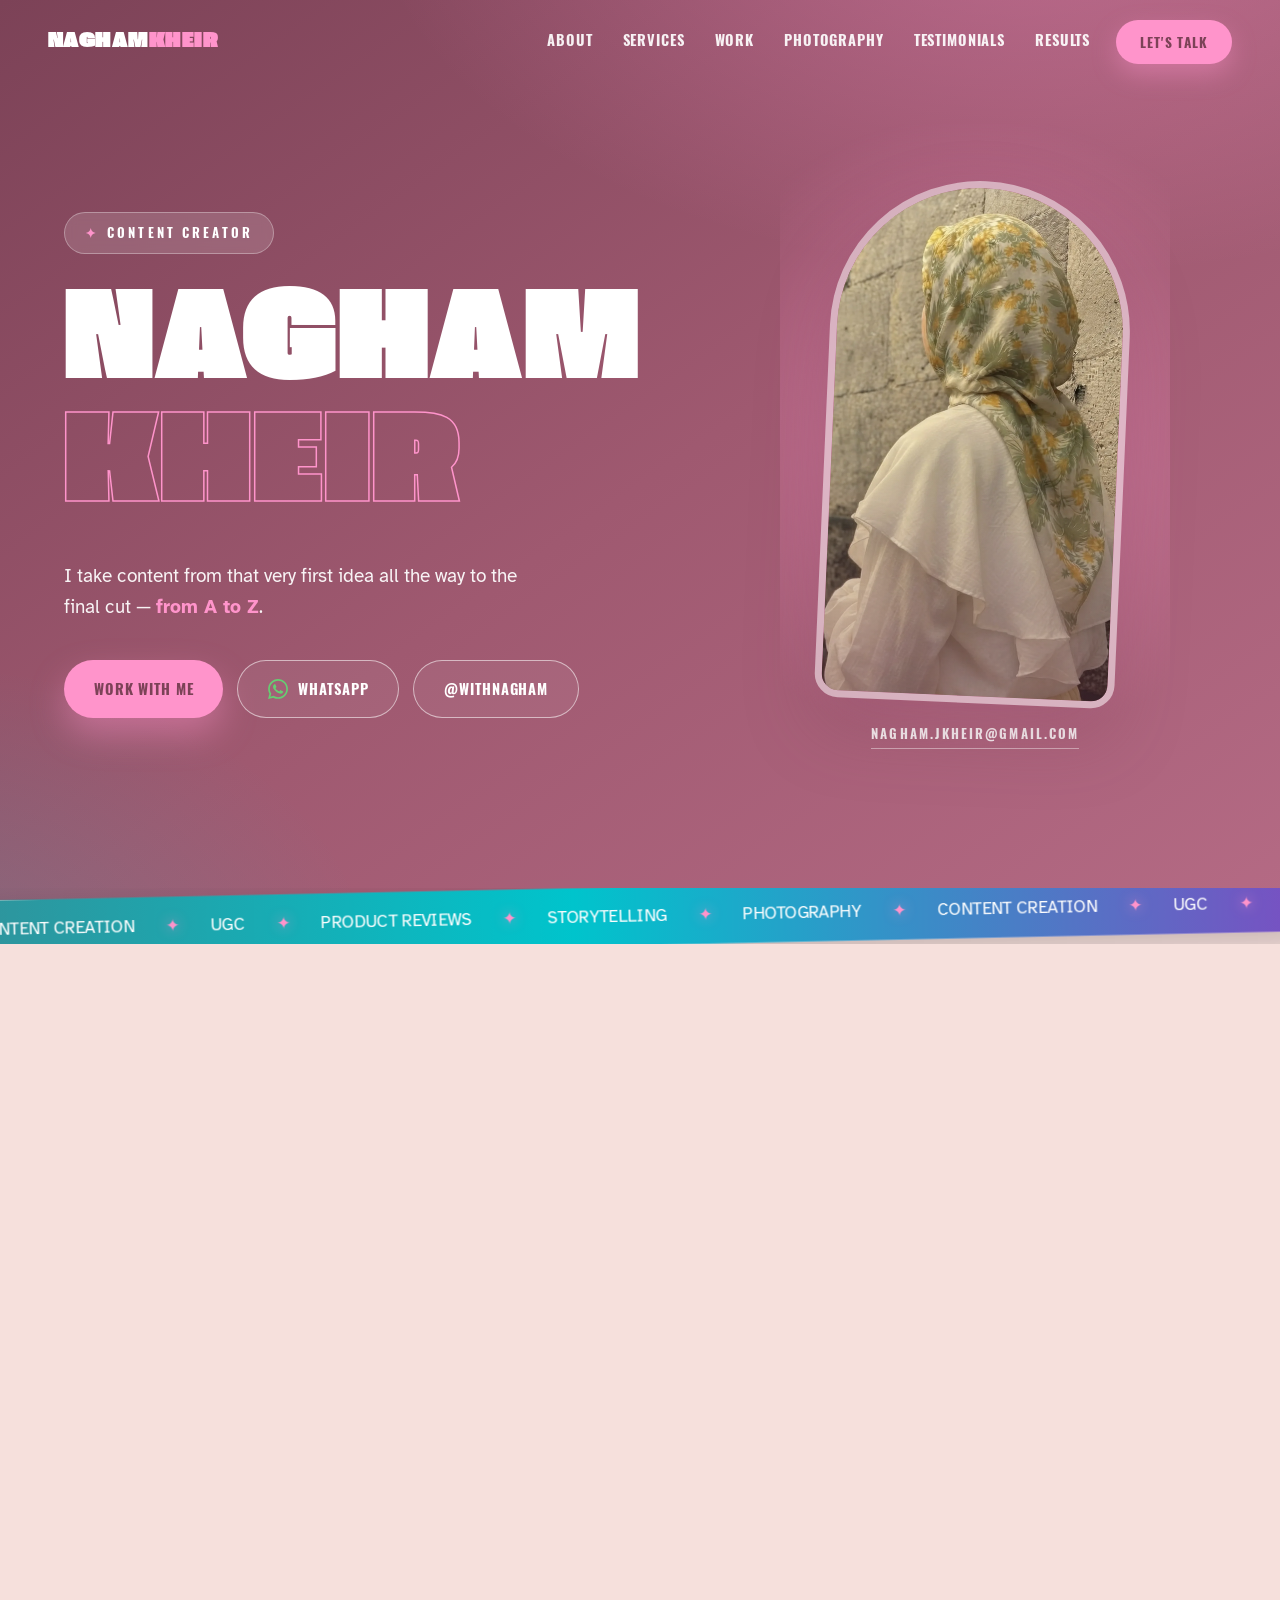
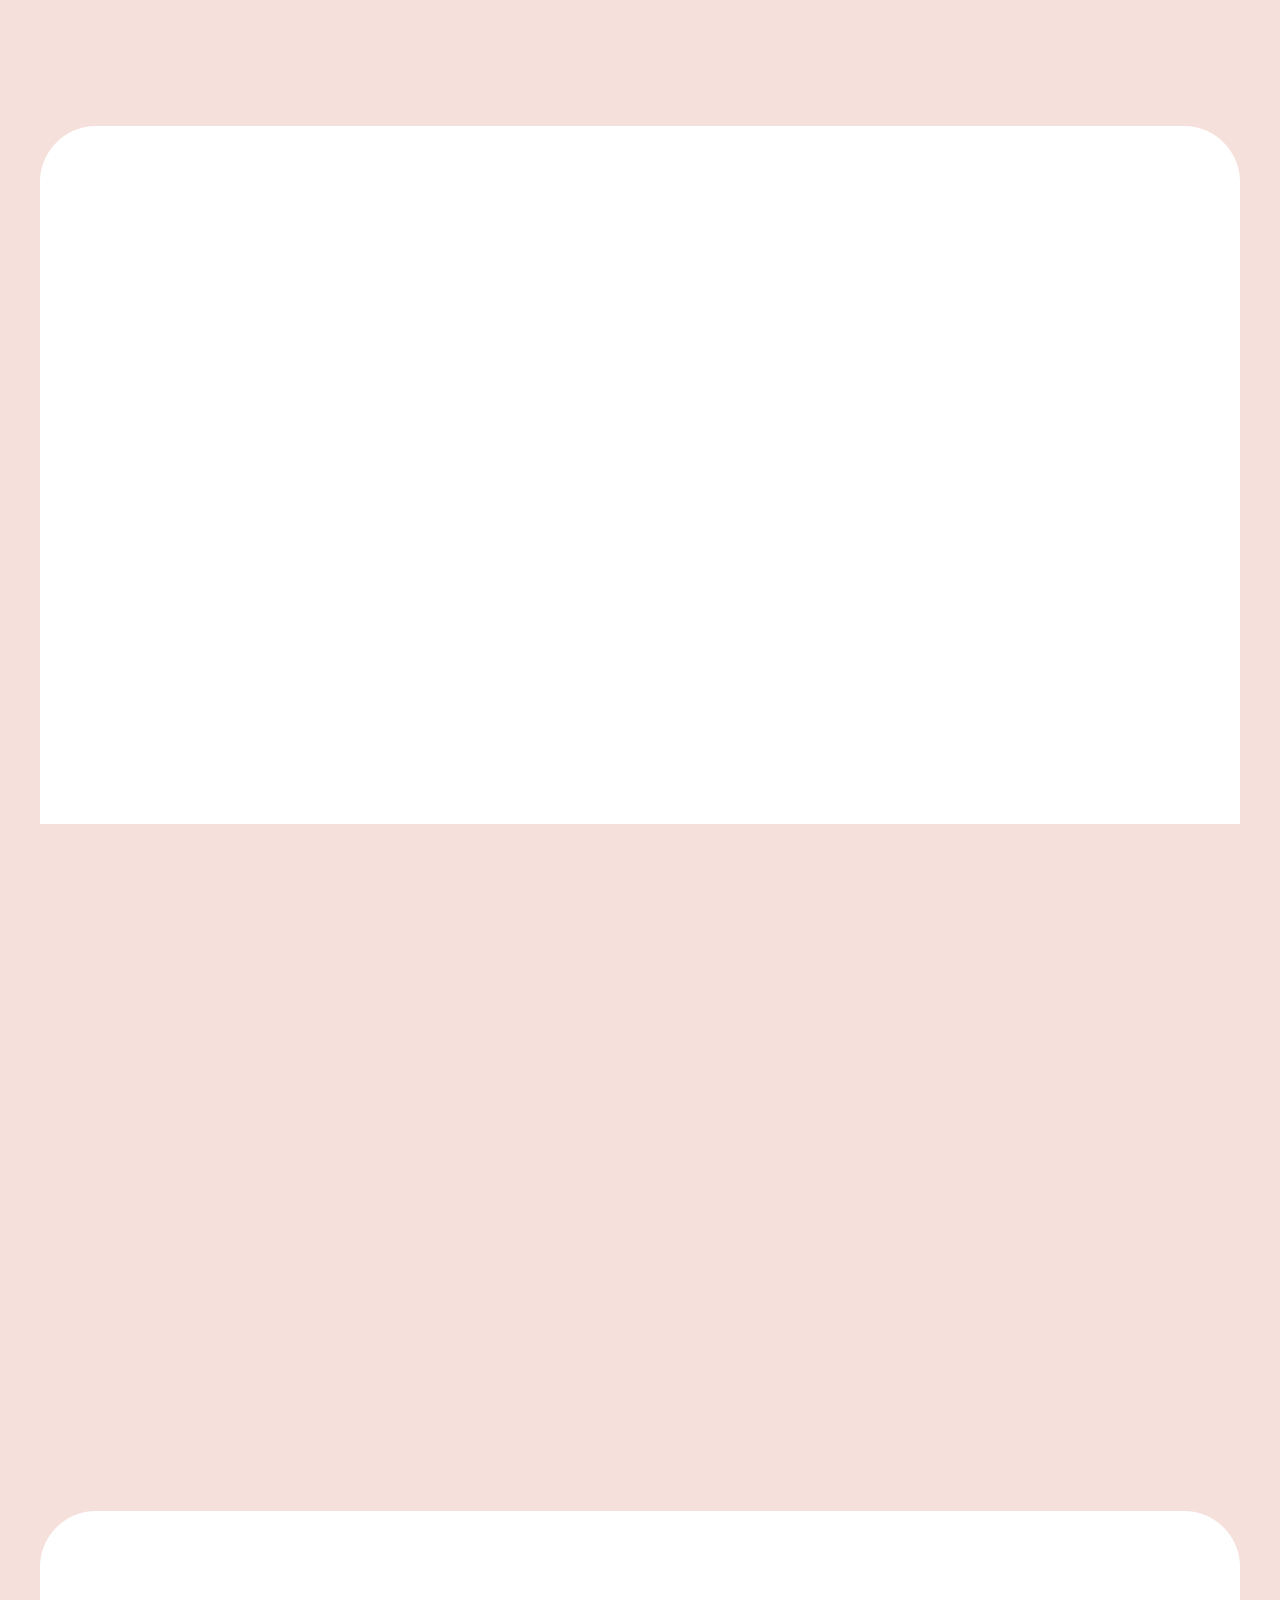
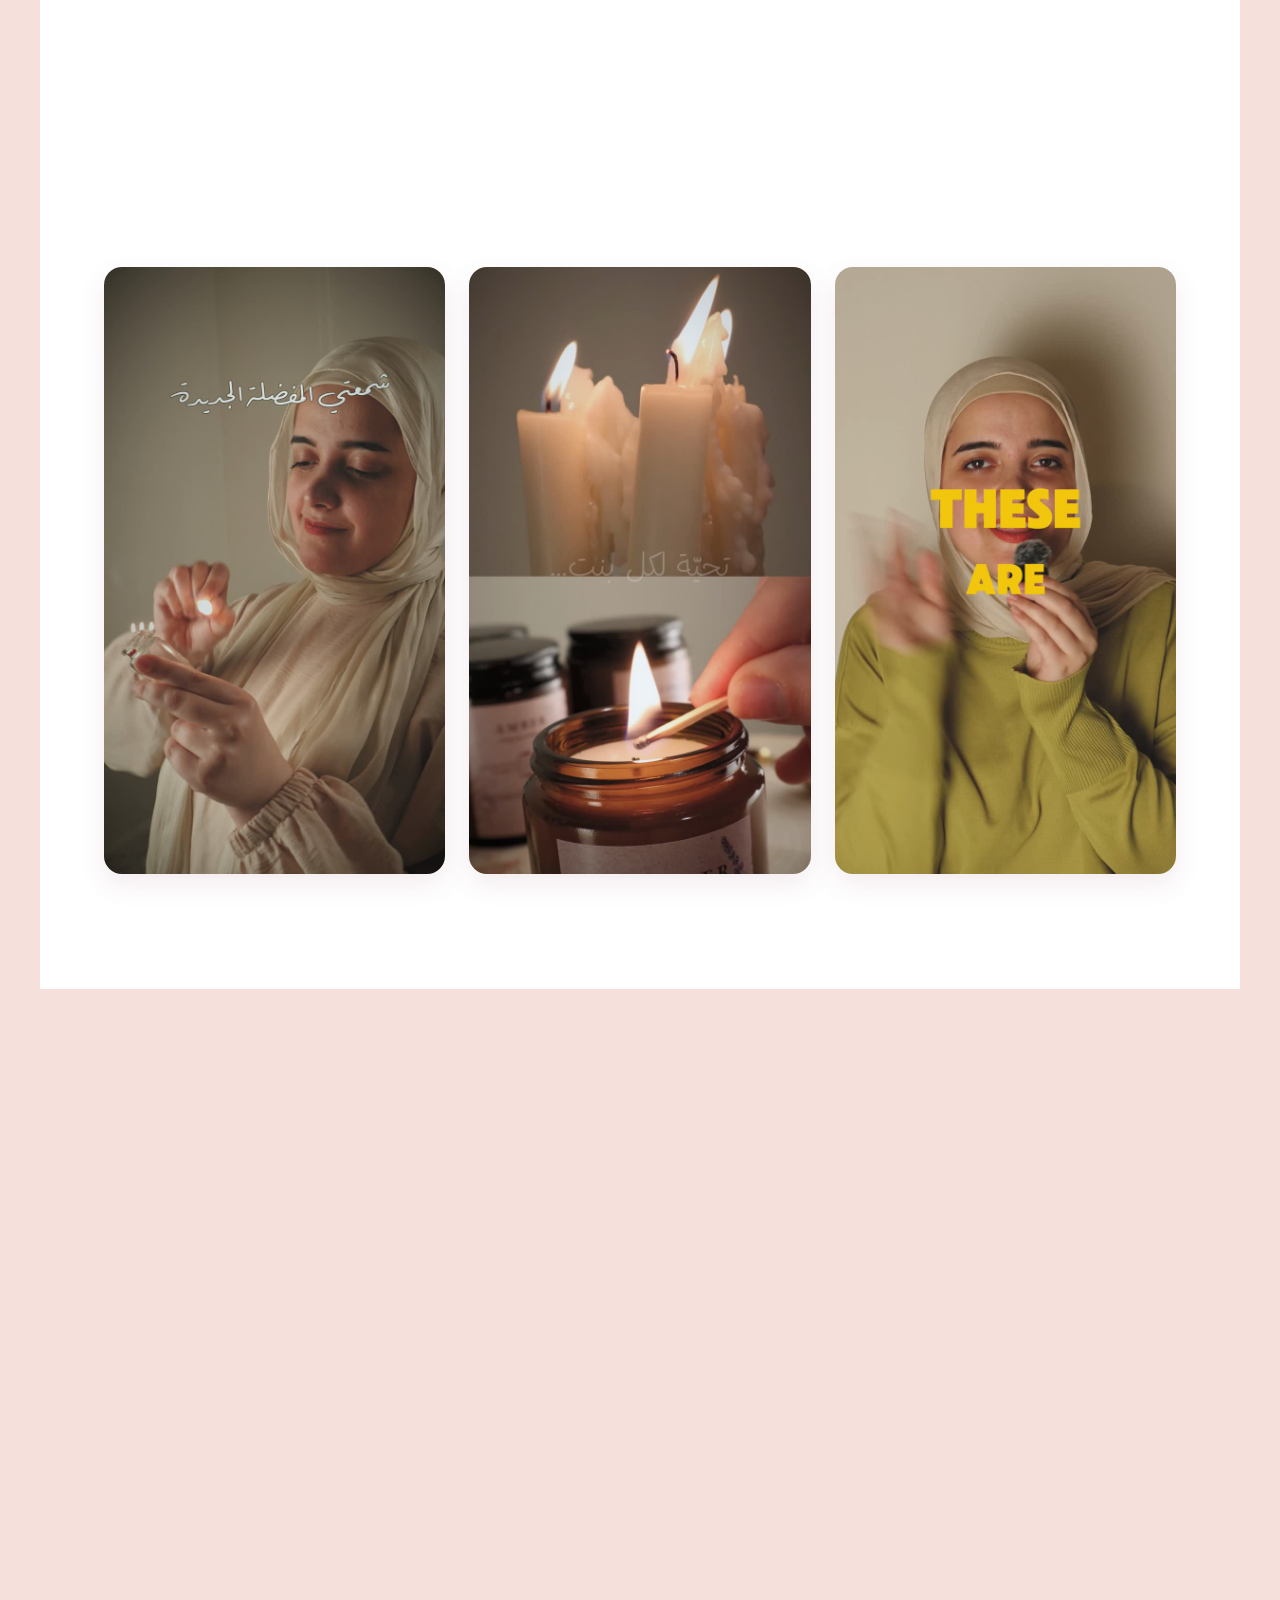
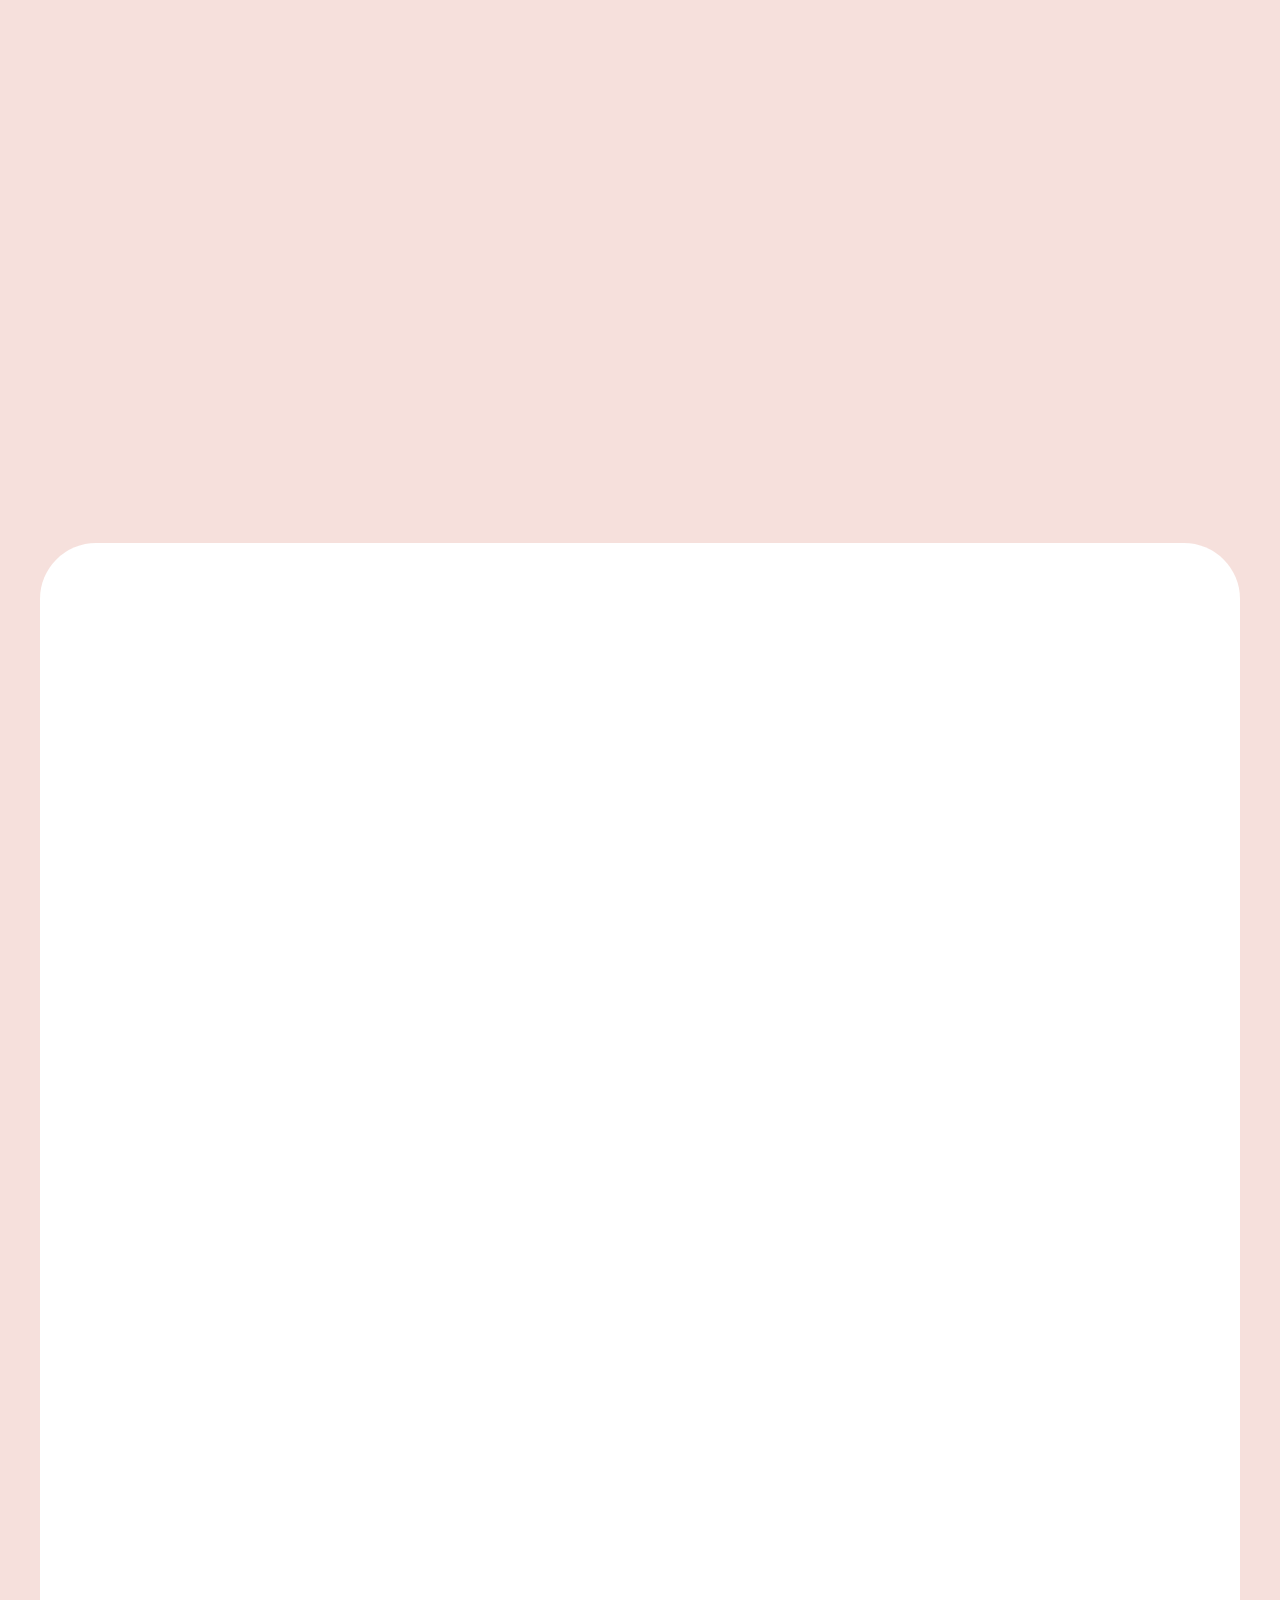
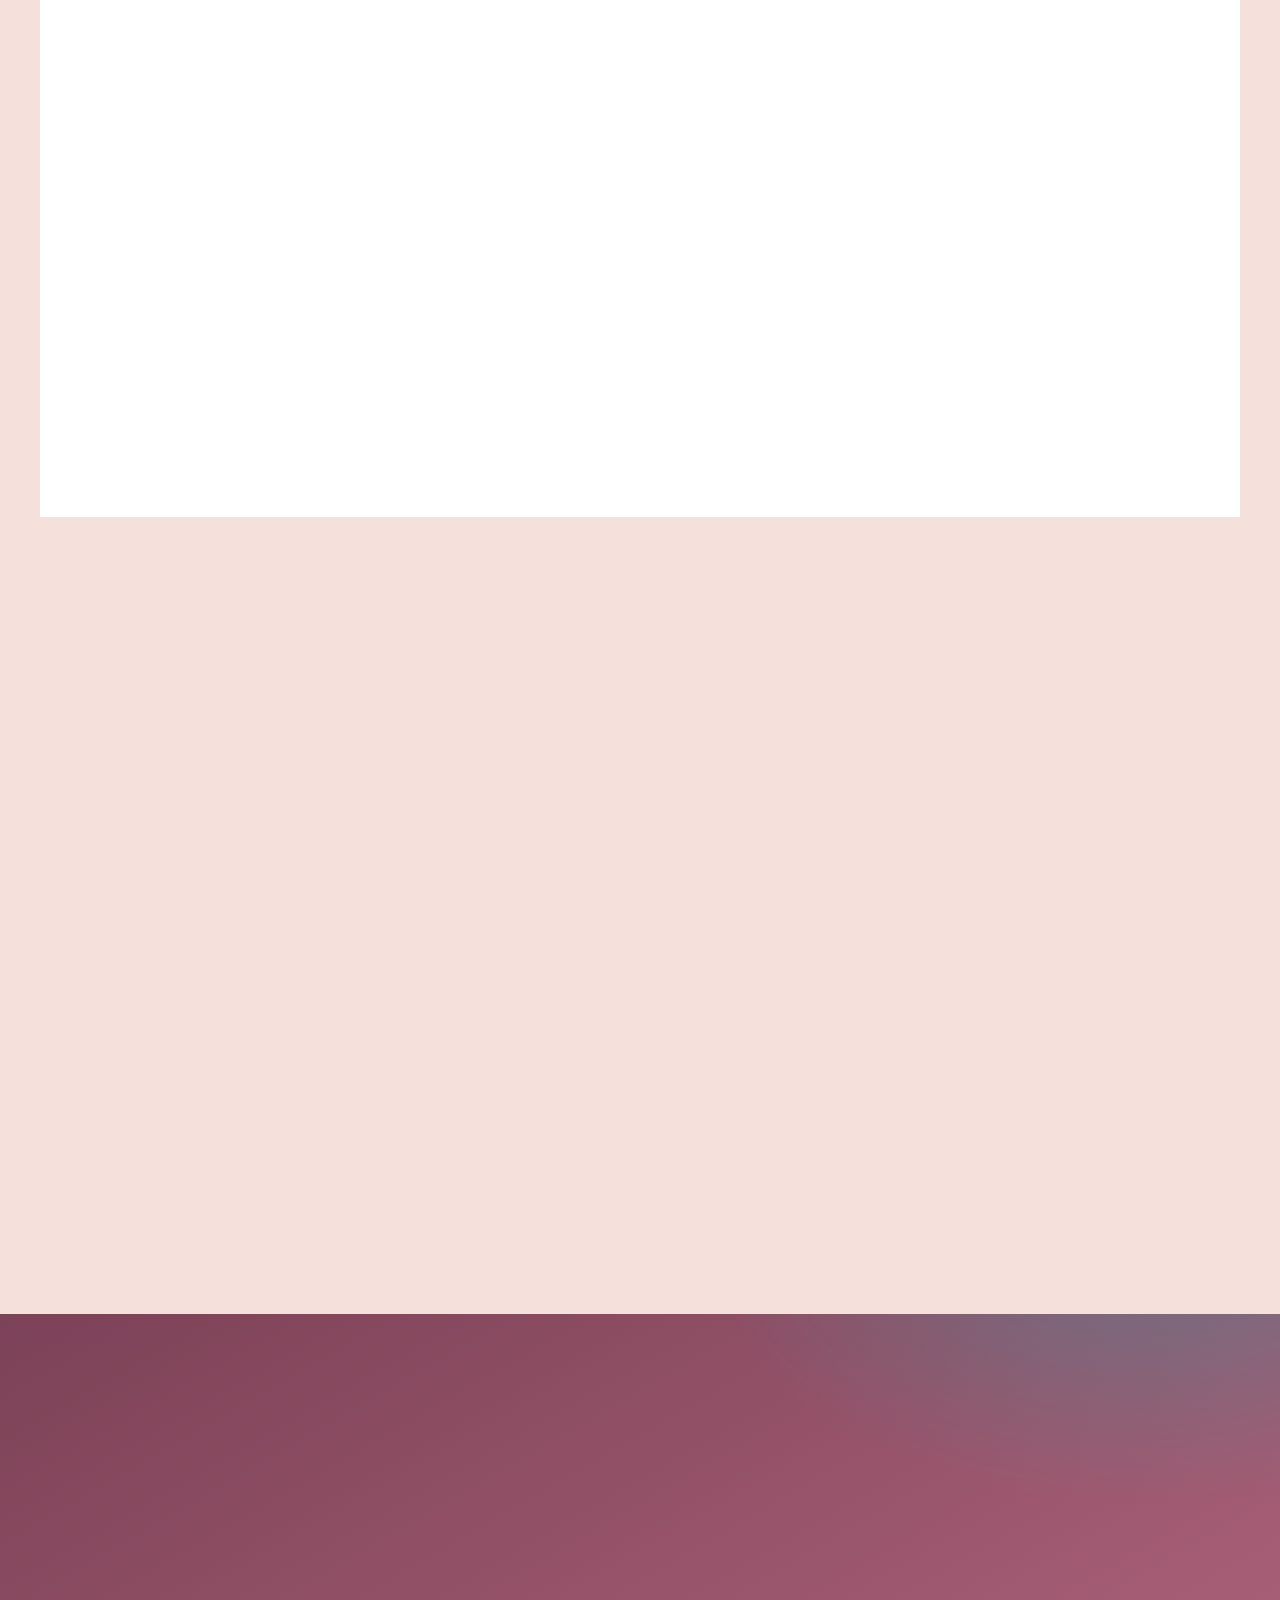
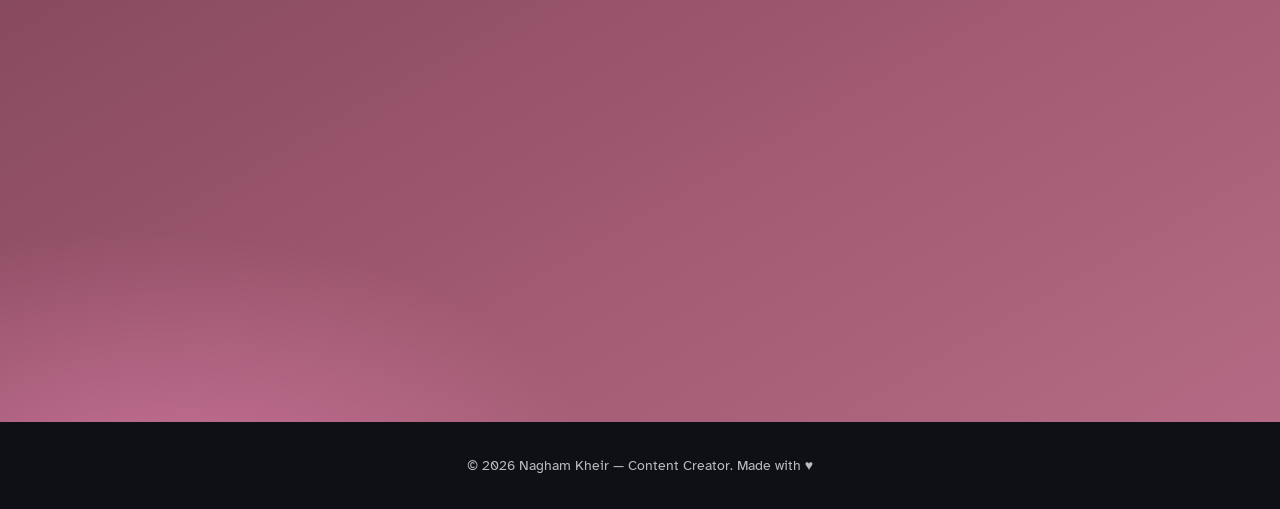
==== commit d54b84f3: "chore: regenerate static export from content.json" ====
--- a/index.html
+++ b/index.html
@@ -329,7 +329,7 @@
   </div>
 
   <footer class="footer">
-    <p>© <span id="year"></span> Nagham Kheir — Content Creator. Made with ♥ by <a href="https://techmindset-lb.com" targert="_blank">Tech Mindset Lb</a></p>
+    <p>© <span id="year"></span> Nagham Kheir — Content Creator. Made with ♥</p>
   </footer>
 
   <button class="to-top" id="toTop" aria-label="Back to top">↑</button>
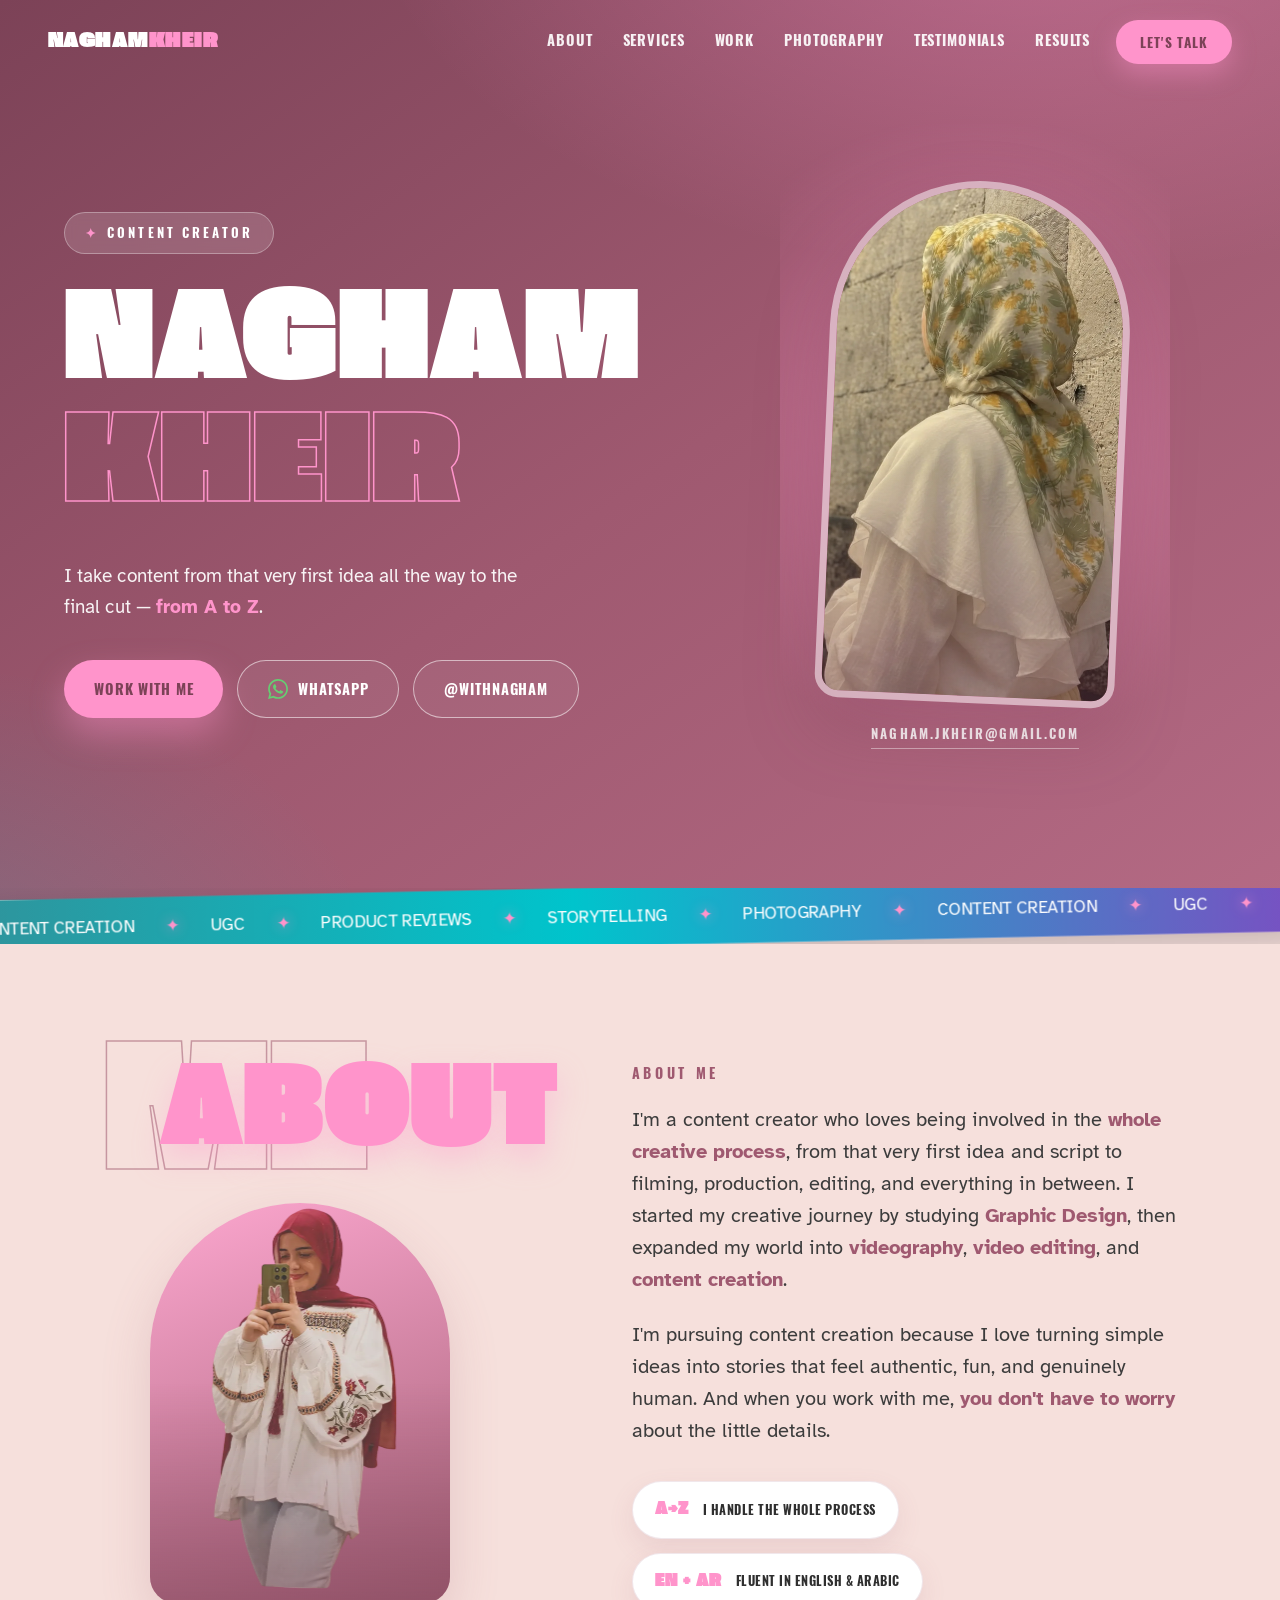
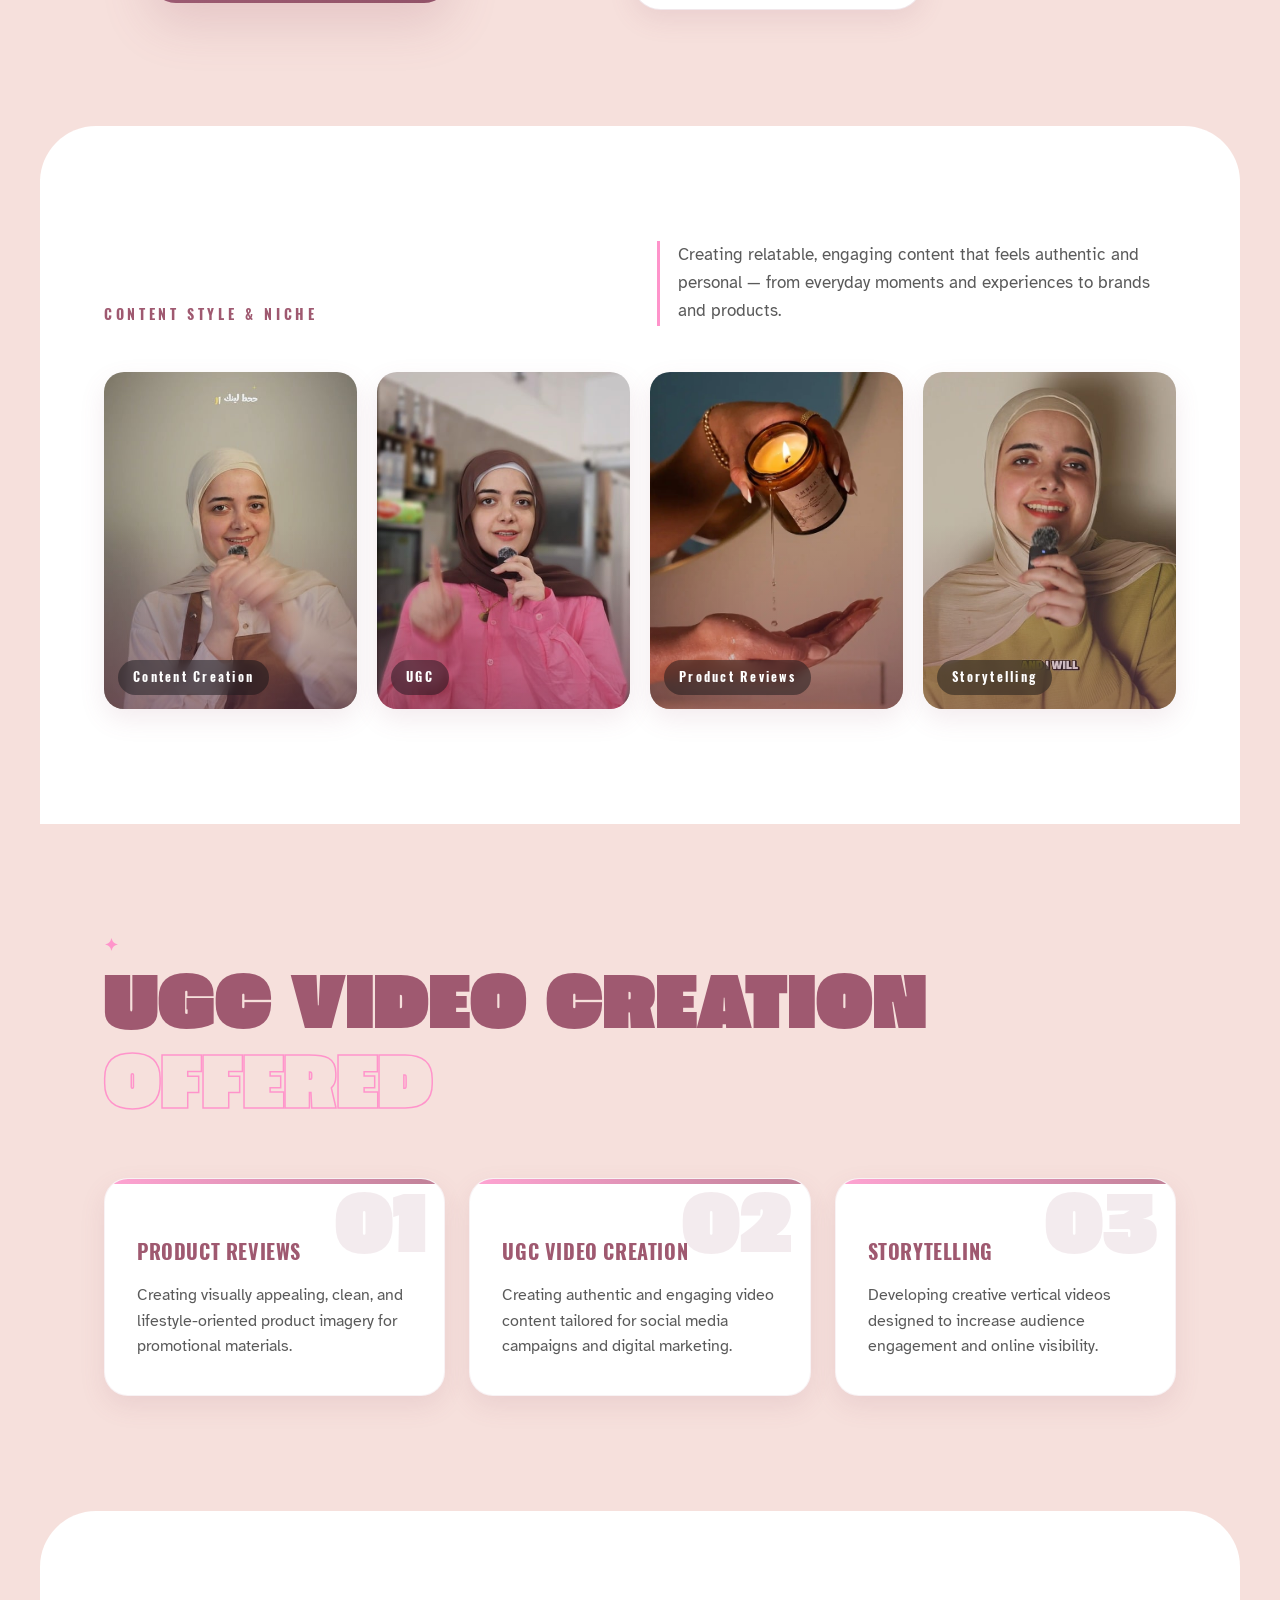
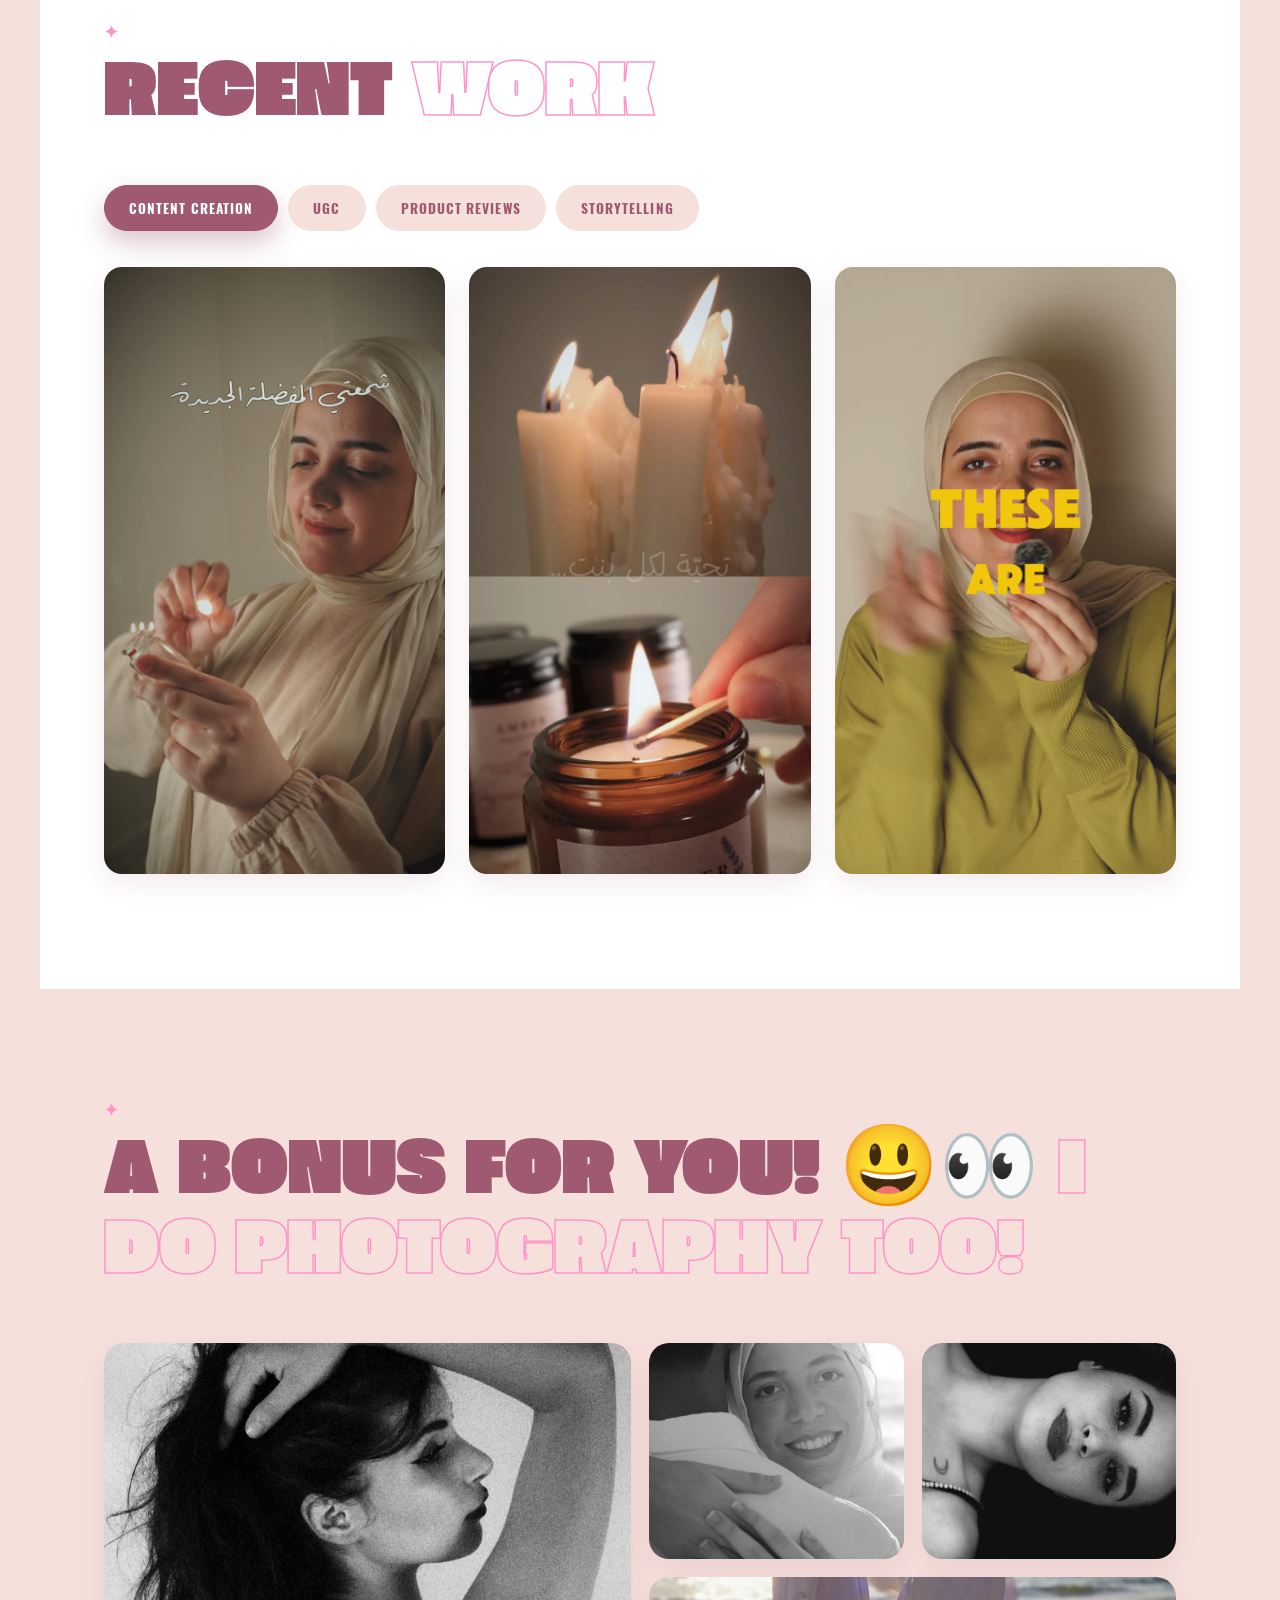
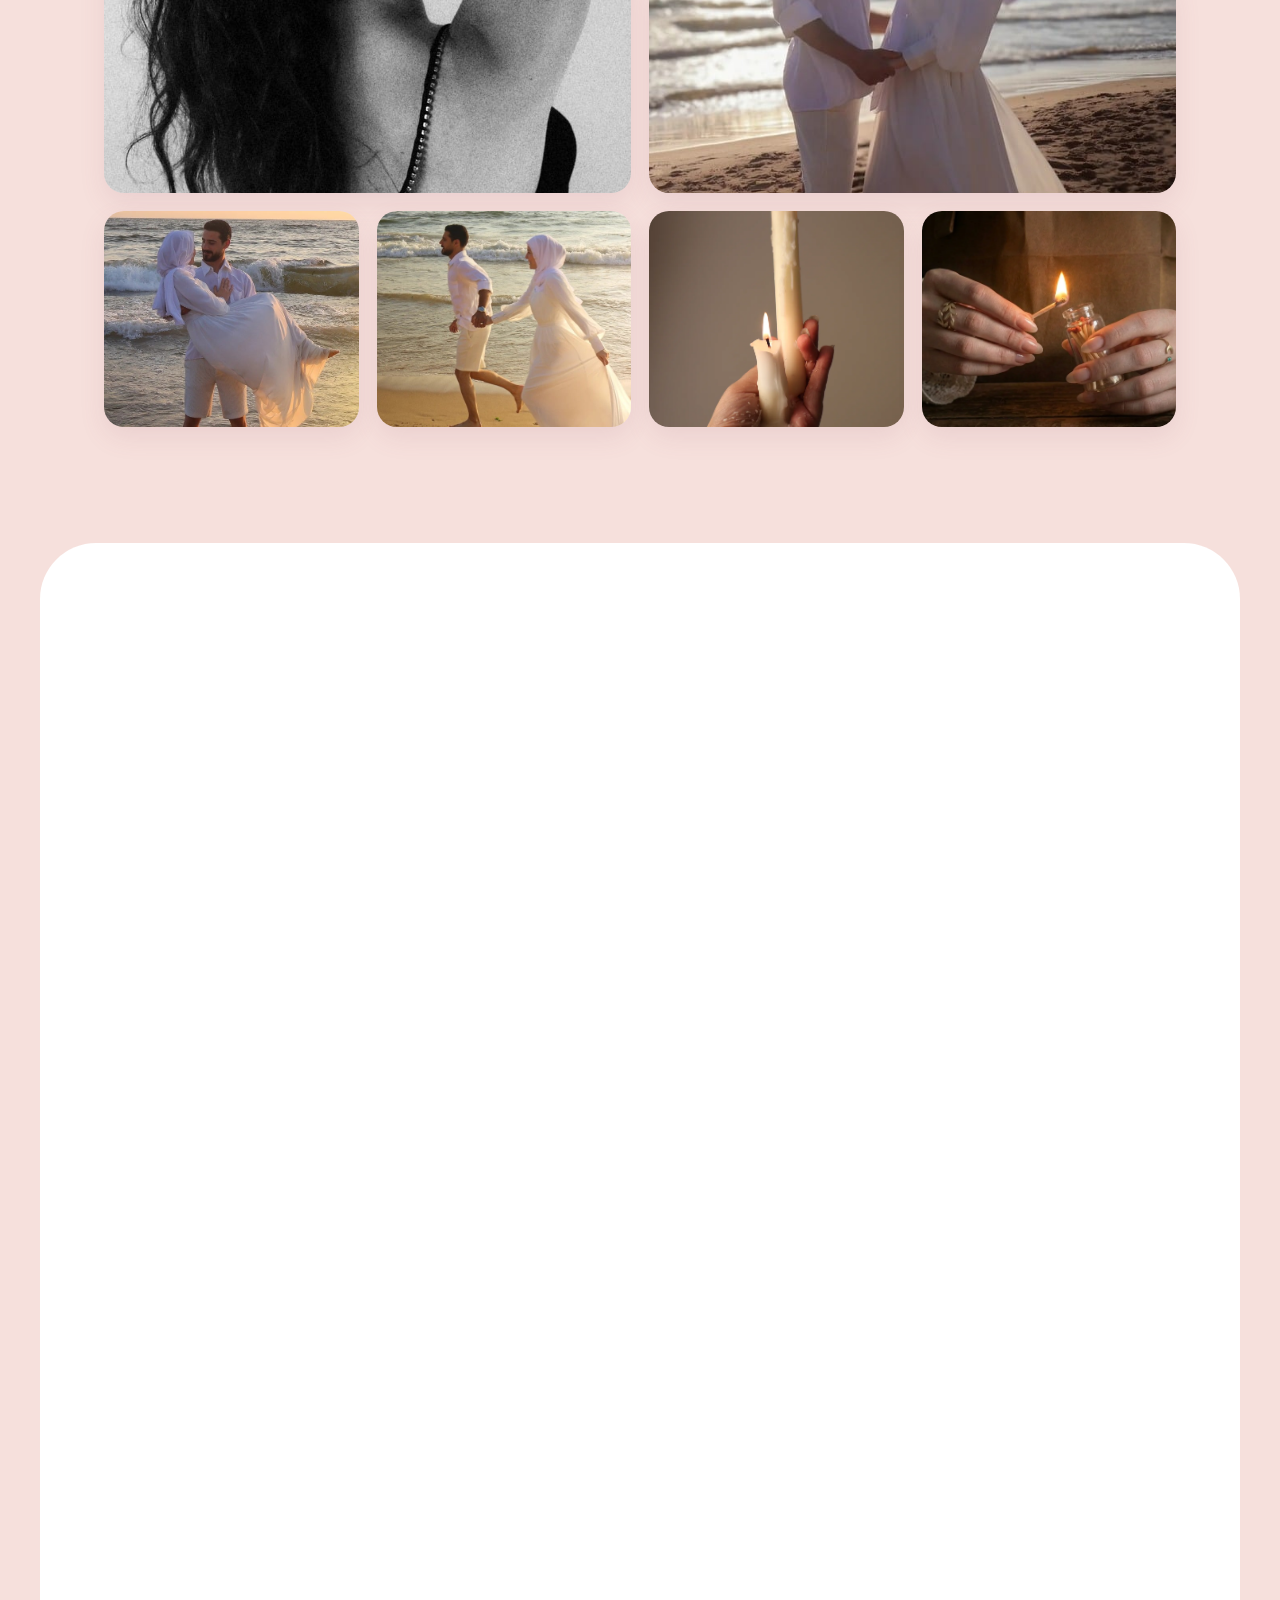
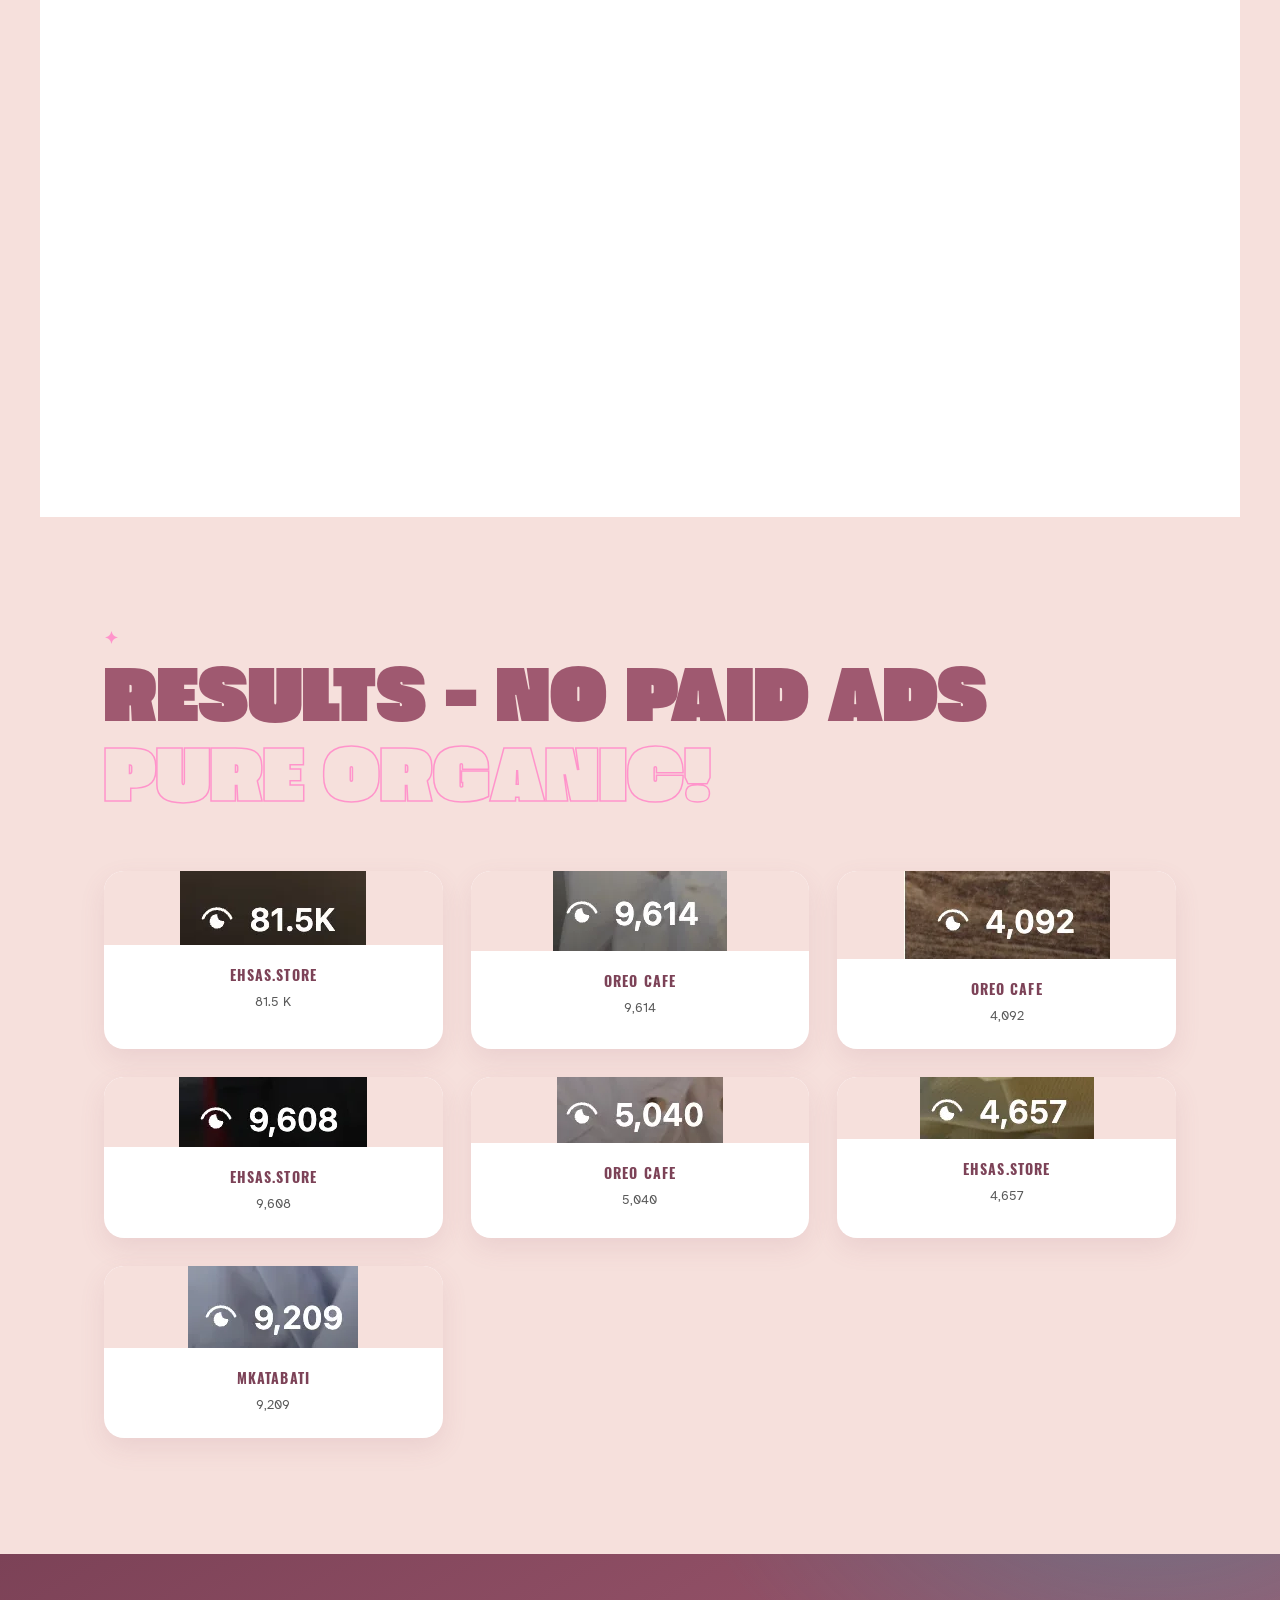
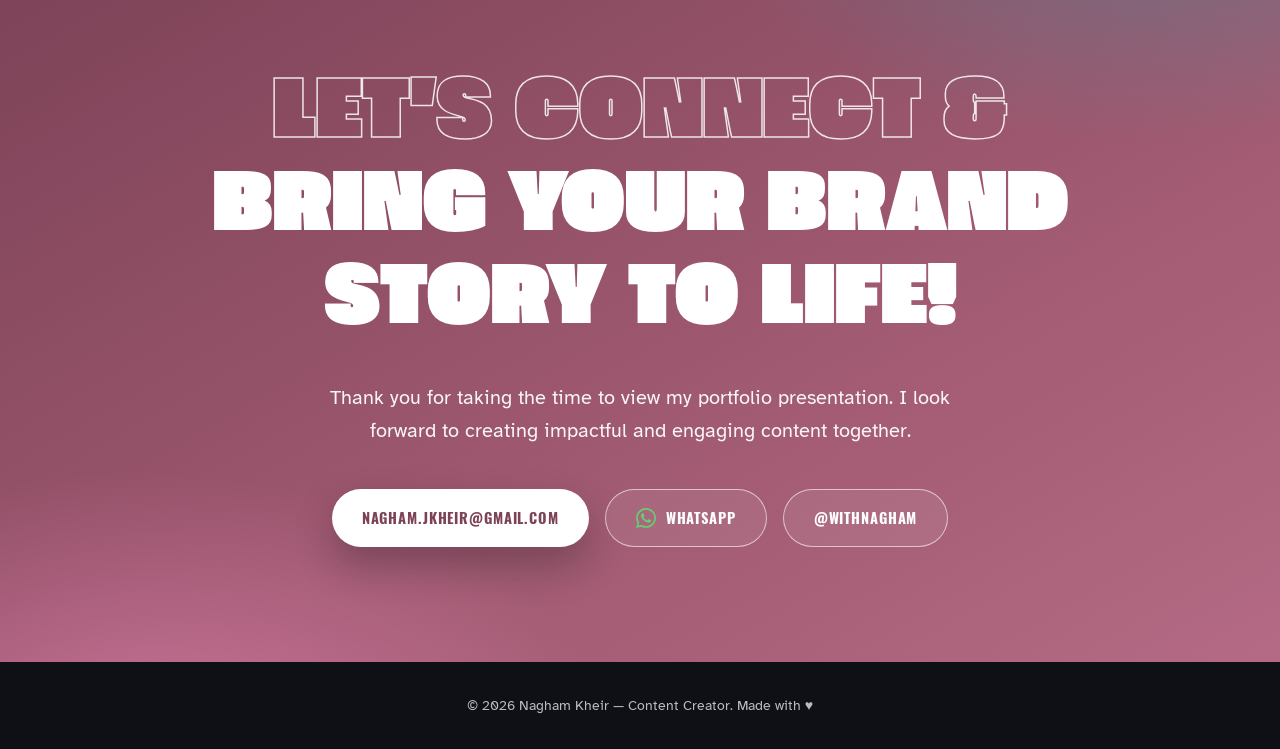
==== commit f08fb0c7: "Update footer to credit Tech Mindset Lb" ====
--- a/index.html
+++ b/index.html
@@ -329,7 +329,7 @@
   </div>
 
   <footer class="footer">
-    <p>© <span id="year"></span> Nagham Kheir — Content Creator. Made with ♥</p>
+    <p>© <span id="year"></span> Nagham Kheir — Content Creator. Made with ♥ by <a href="https://techmindset-lb.com" targert="_blank">Tech Mindset Lb</a></p>
   </footer>
 
   <button class="to-top" id="toTop" aria-label="Back to top">↑</button>
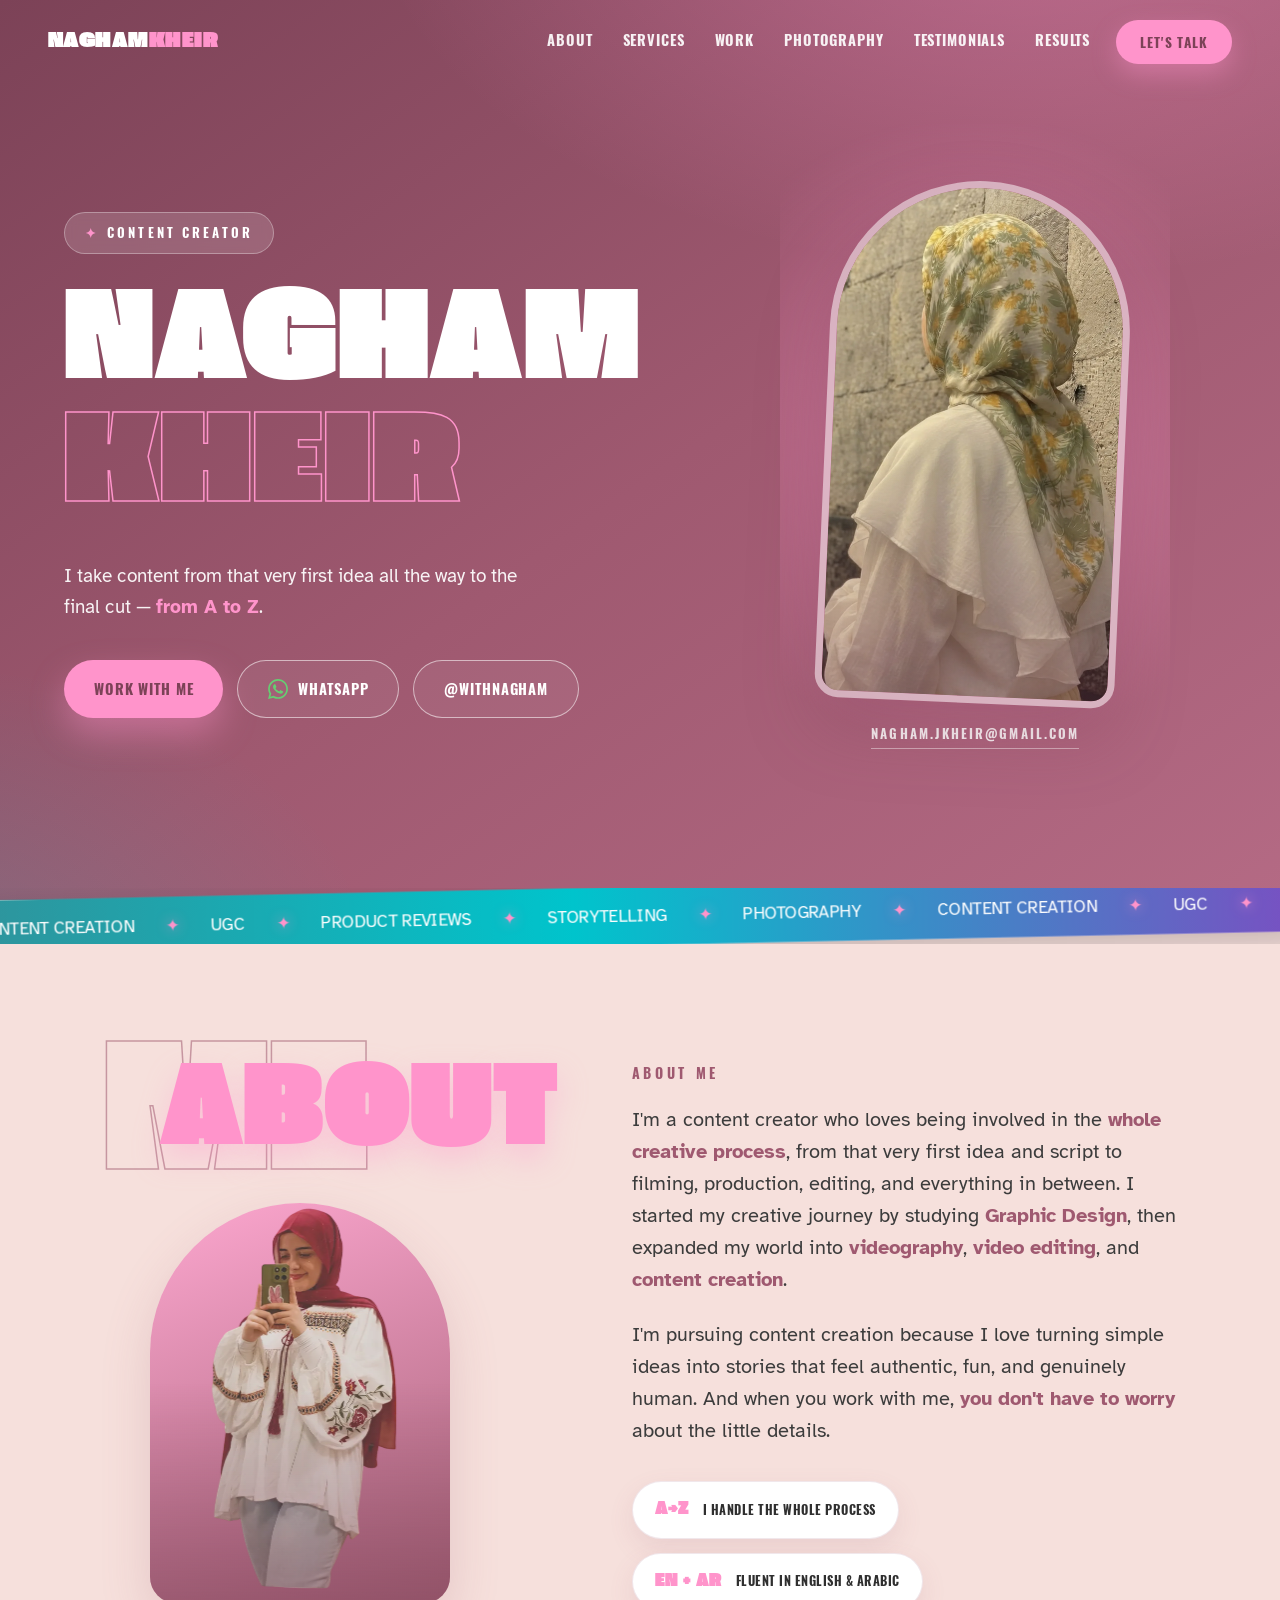
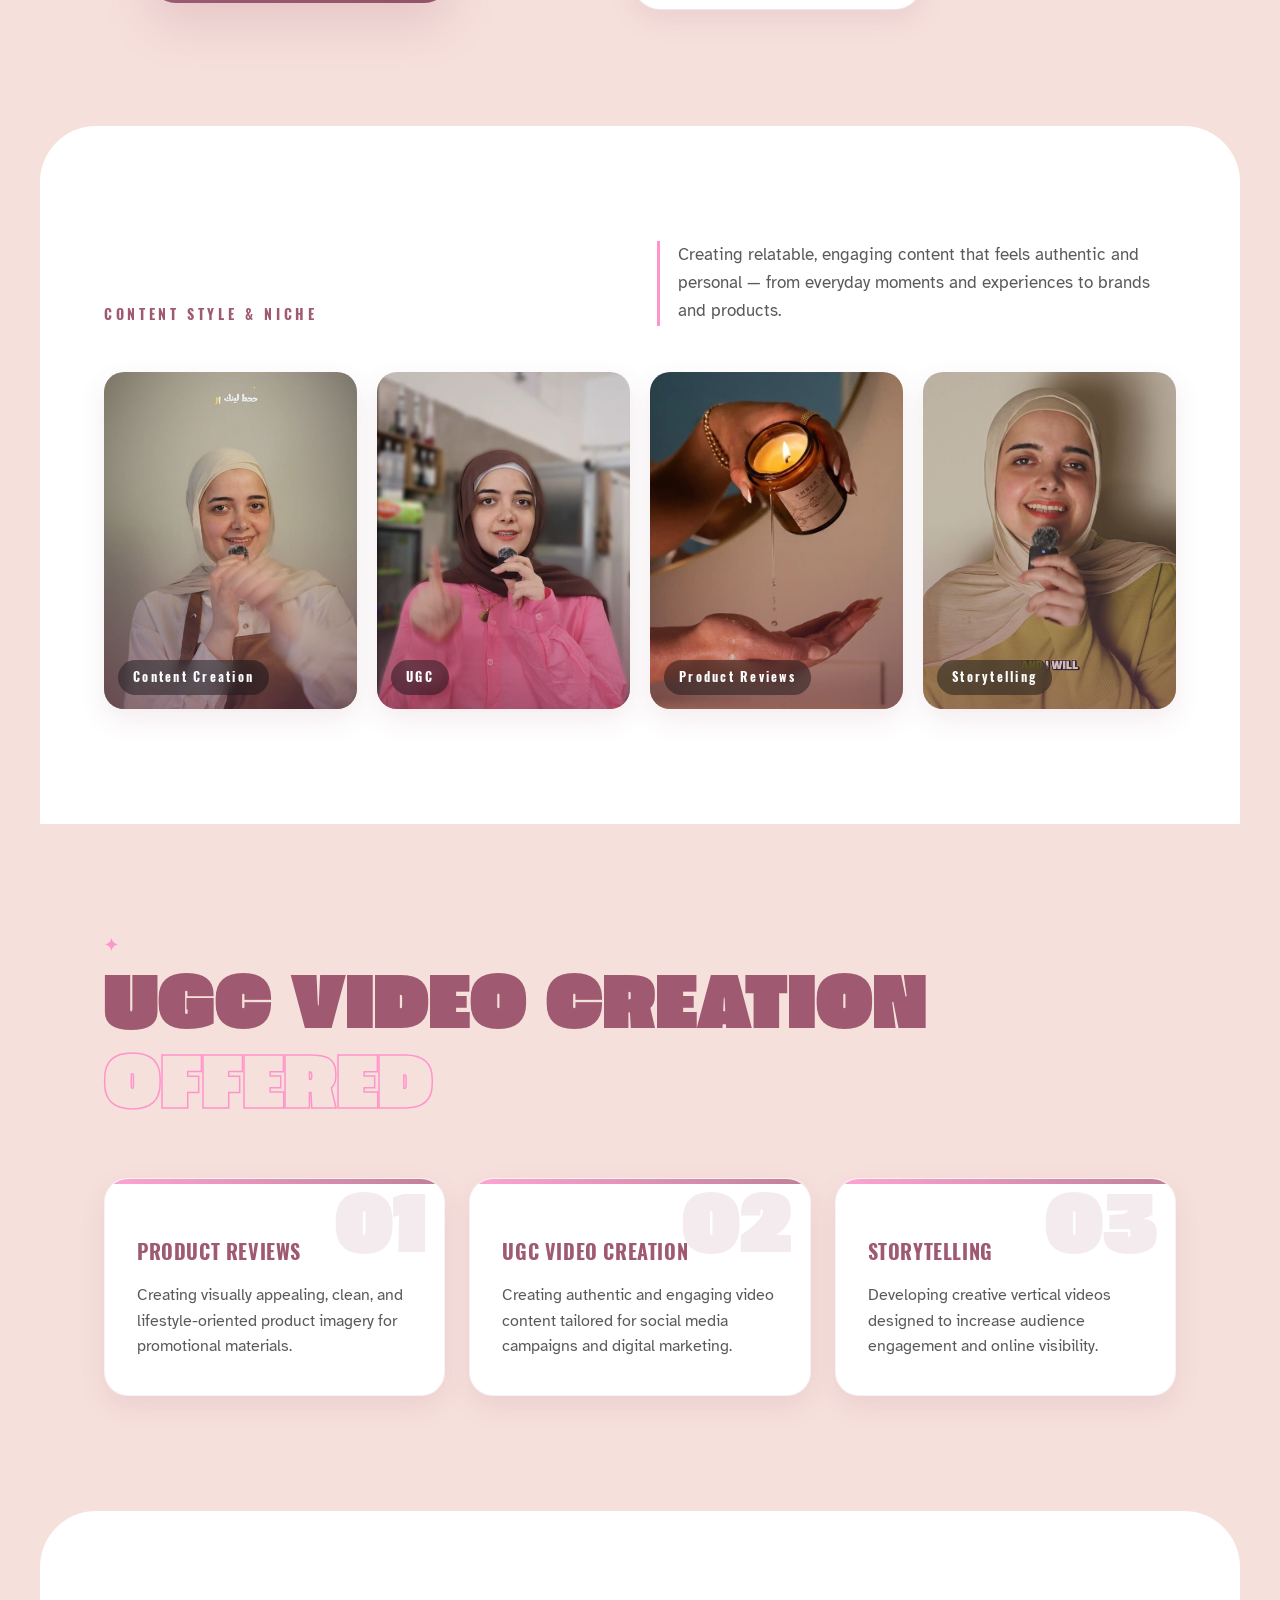
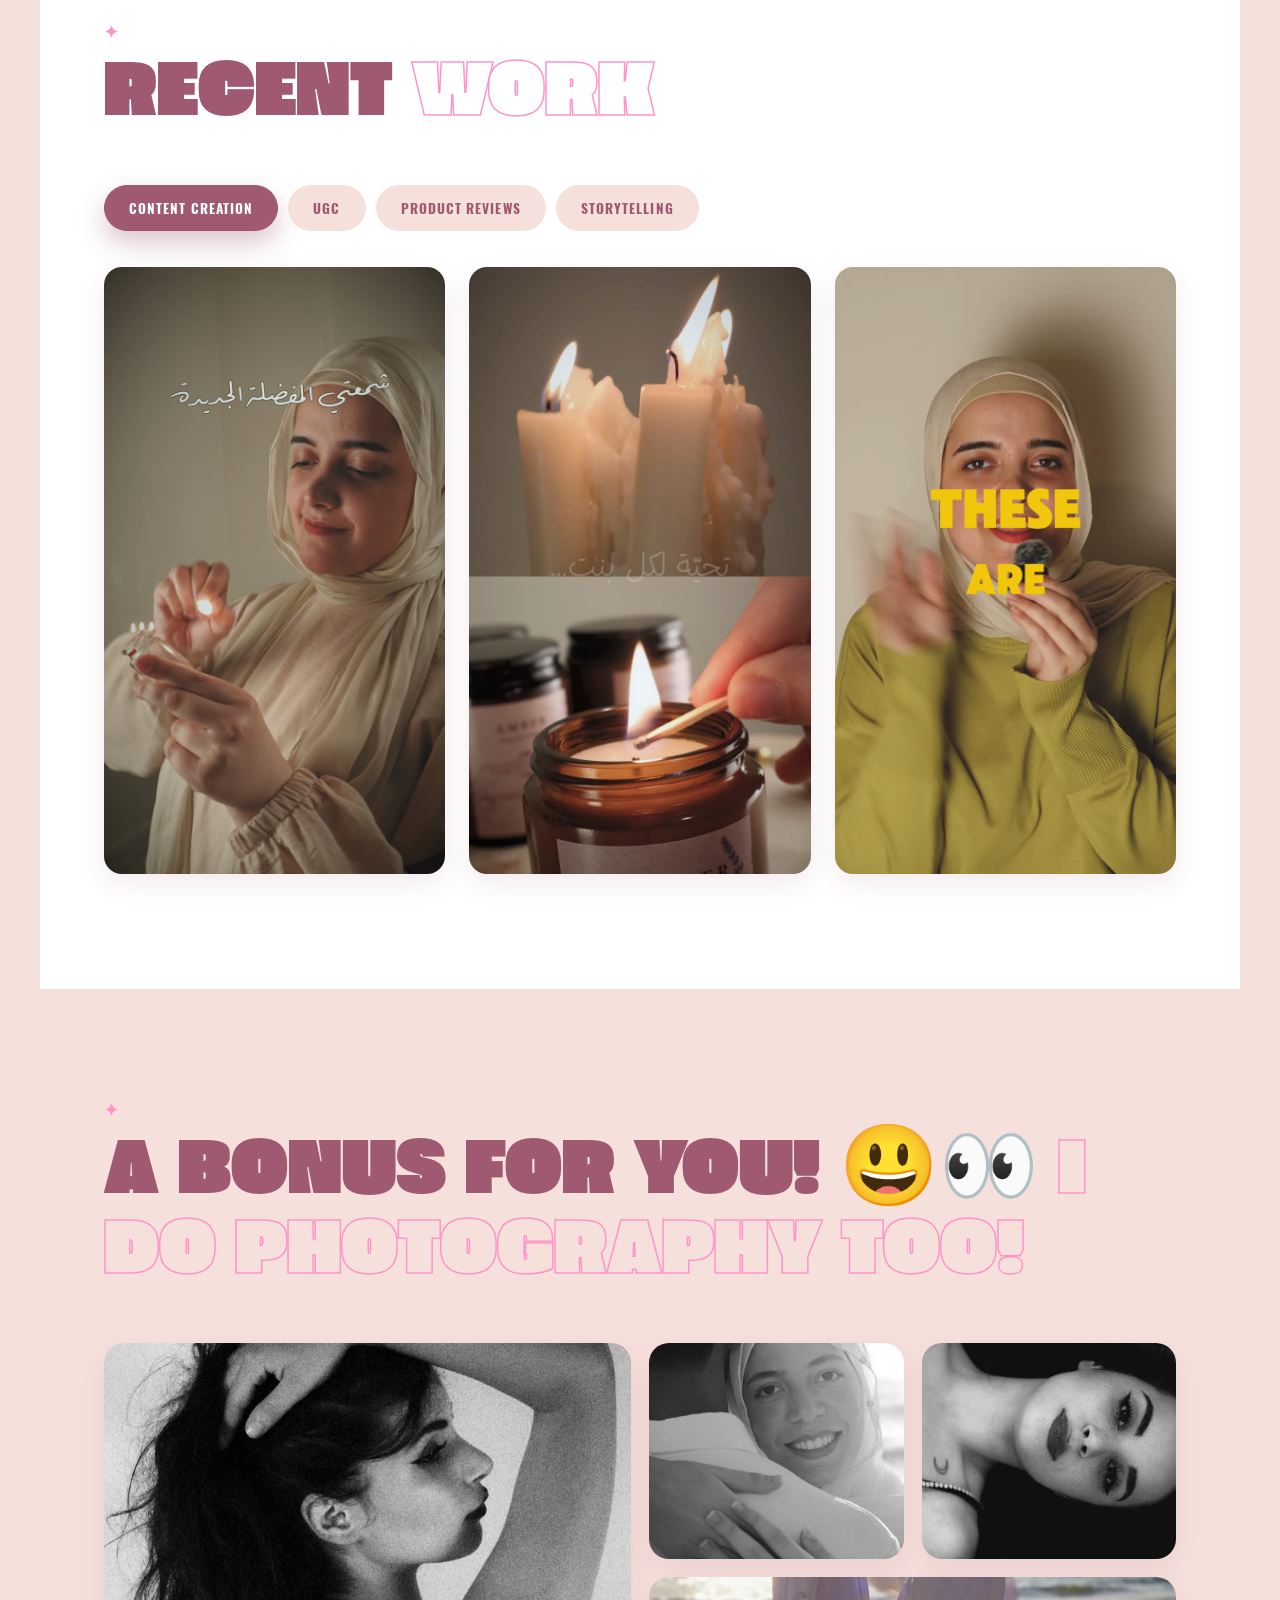
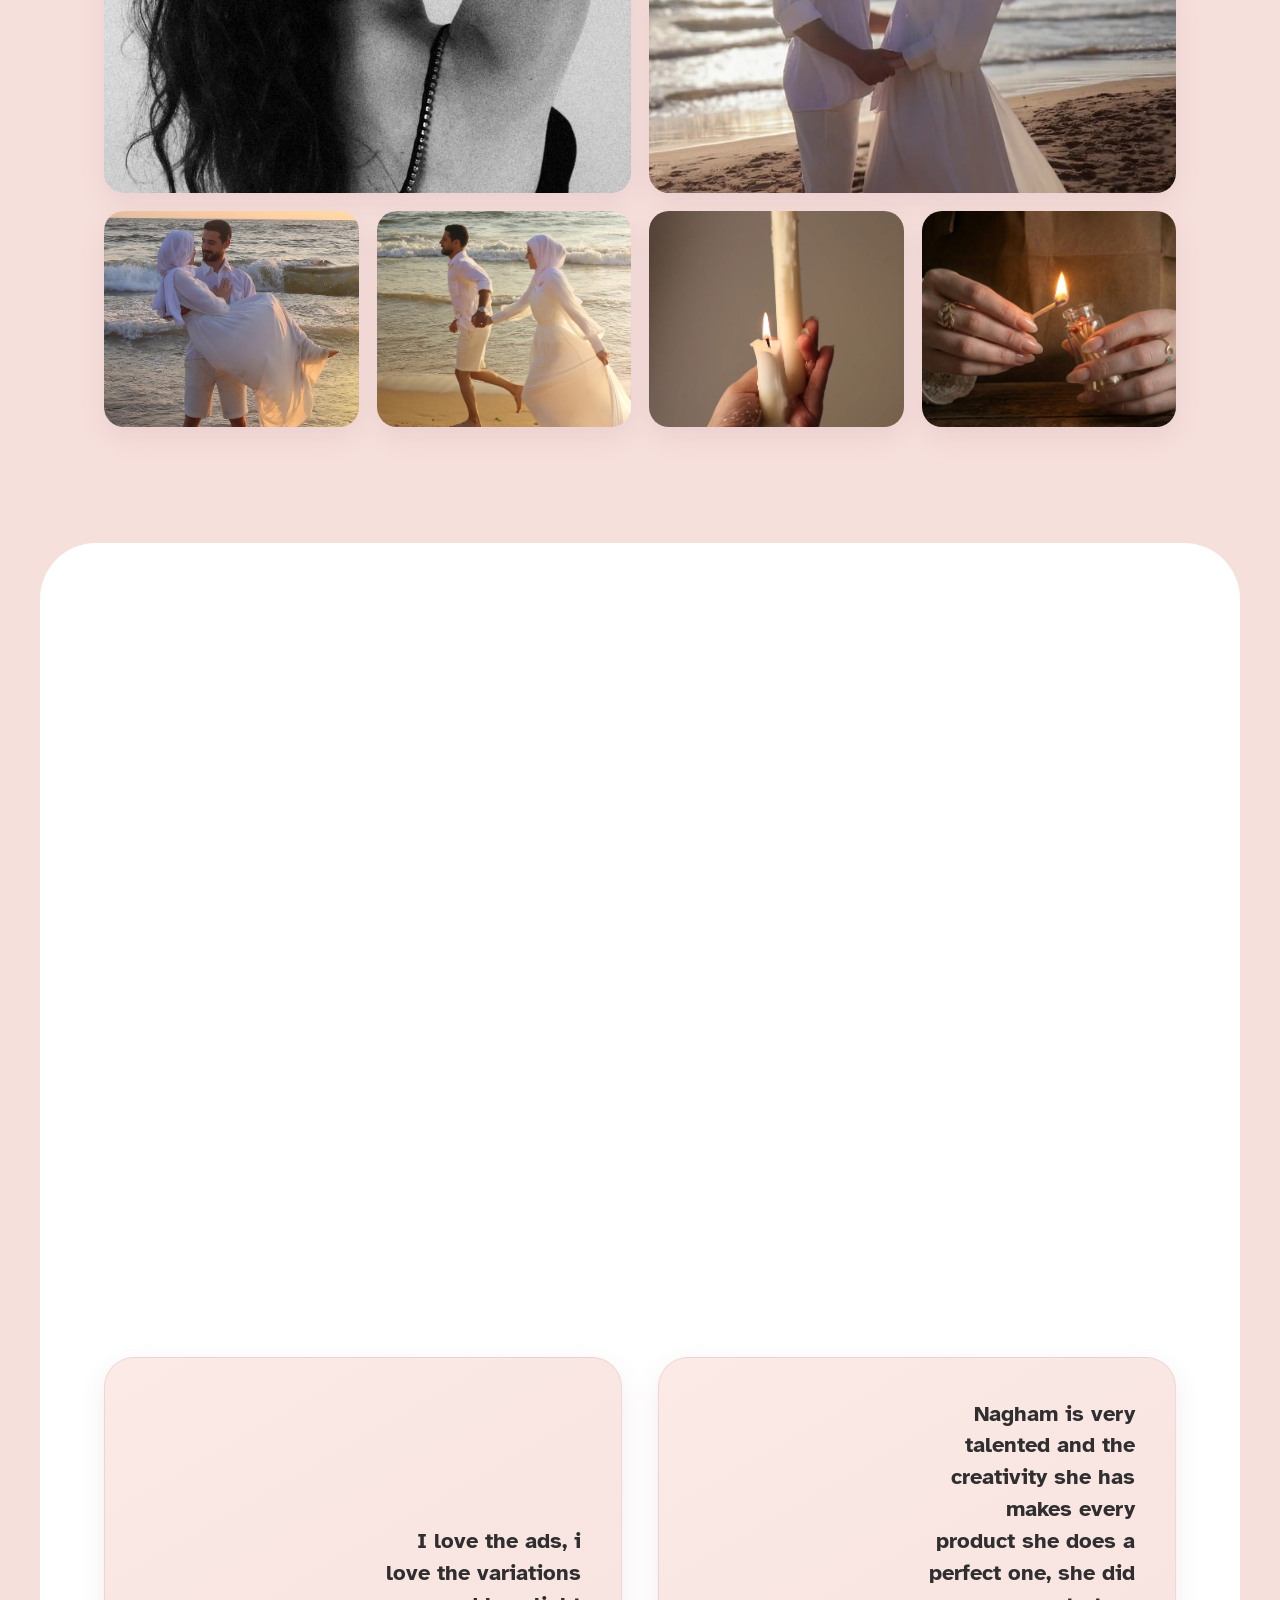
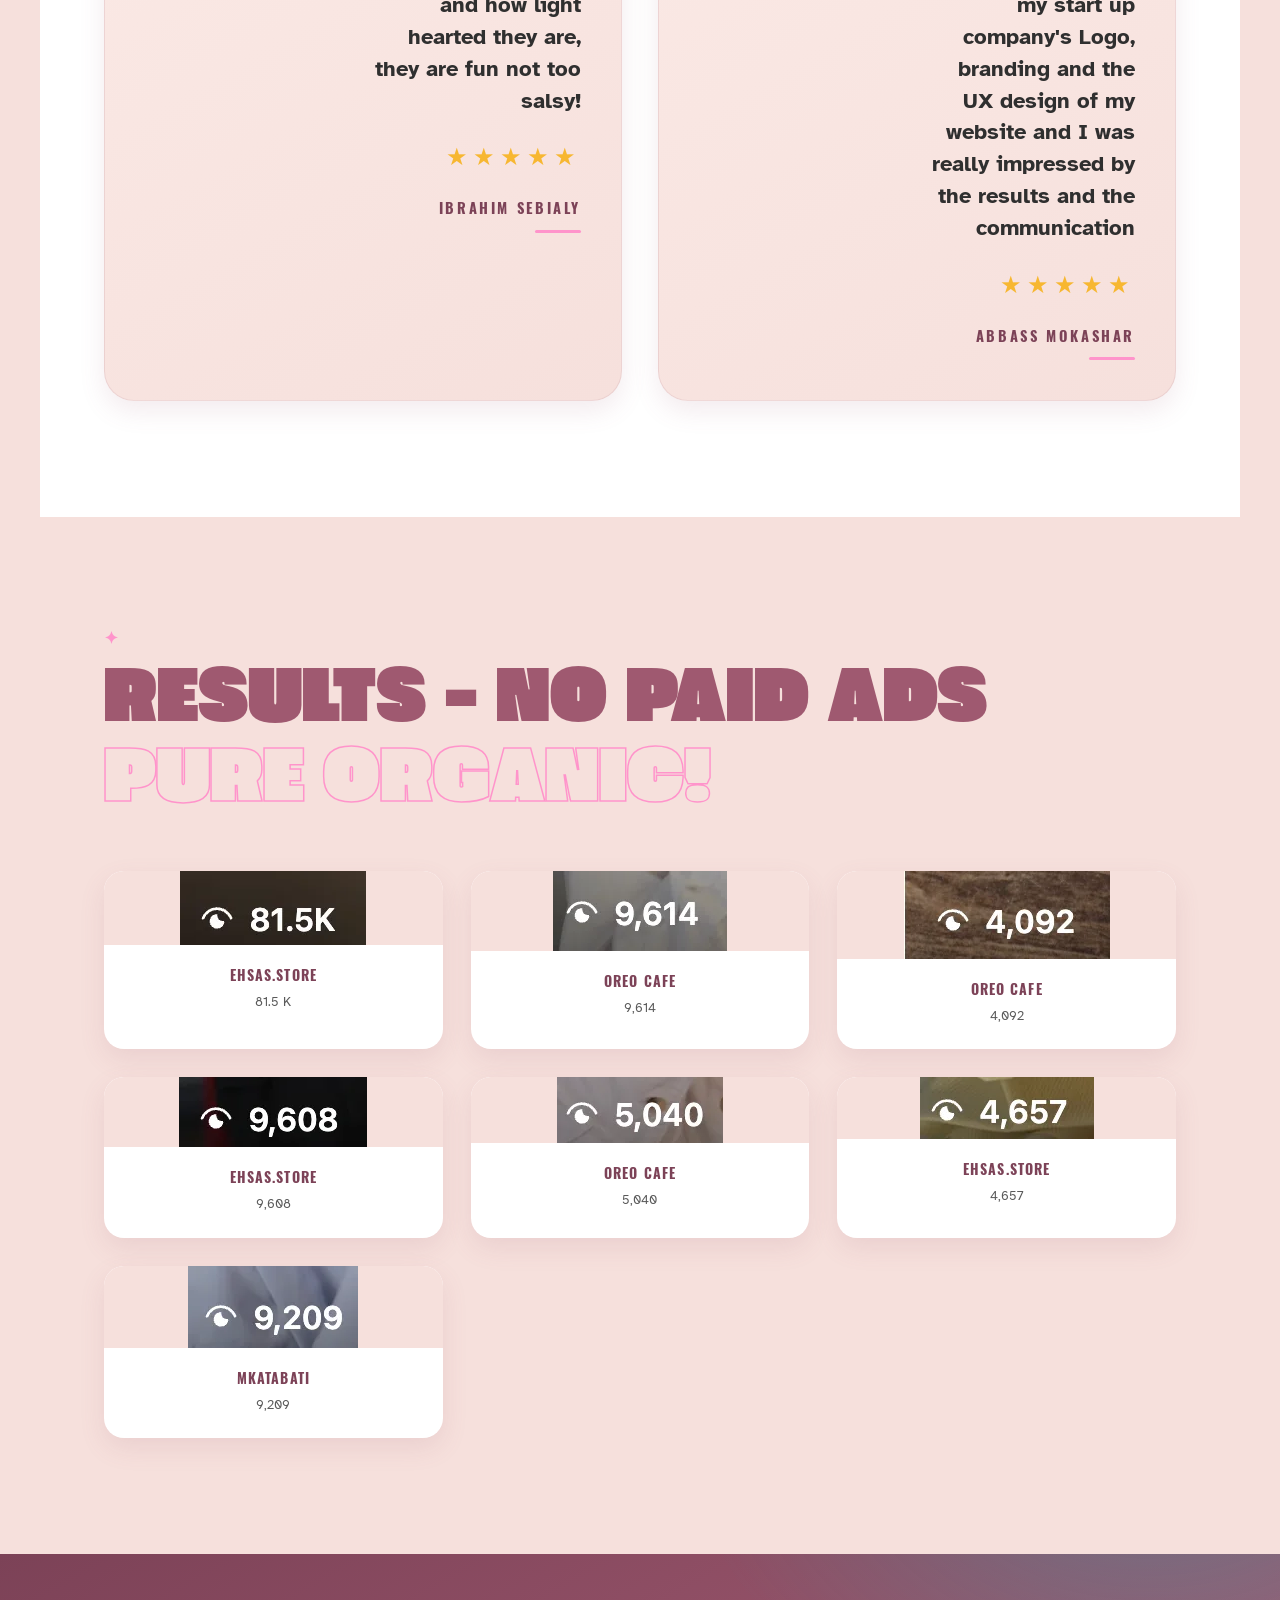
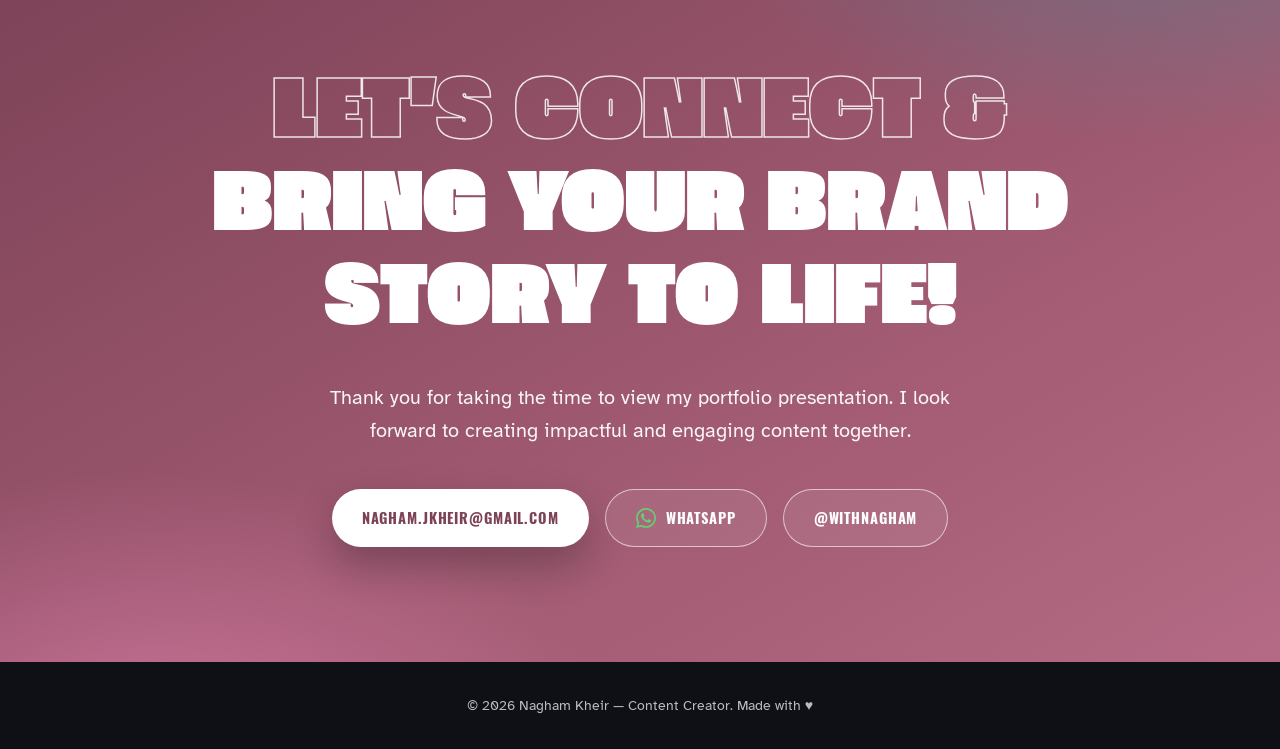
==== commit e4144496: "chore: regenerate static export from content.json" ====
--- a/index.html
+++ b/index.html
@@ -329,7 +329,7 @@
   </div>
 
   <footer class="footer">
-    <p>© <span id="year"></span> Nagham Kheir — Content Creator. Made with ♥ by <a href="https://techmindset-lb.com" targert="_blank">Tech Mindset Lb</a></p>
+    <p>© <span id="year"></span> Nagham Kheir — Content Creator. Made with ♥</p>
   </footer>
 
   <button class="to-top" id="toTop" aria-label="Back to top">↑</button>
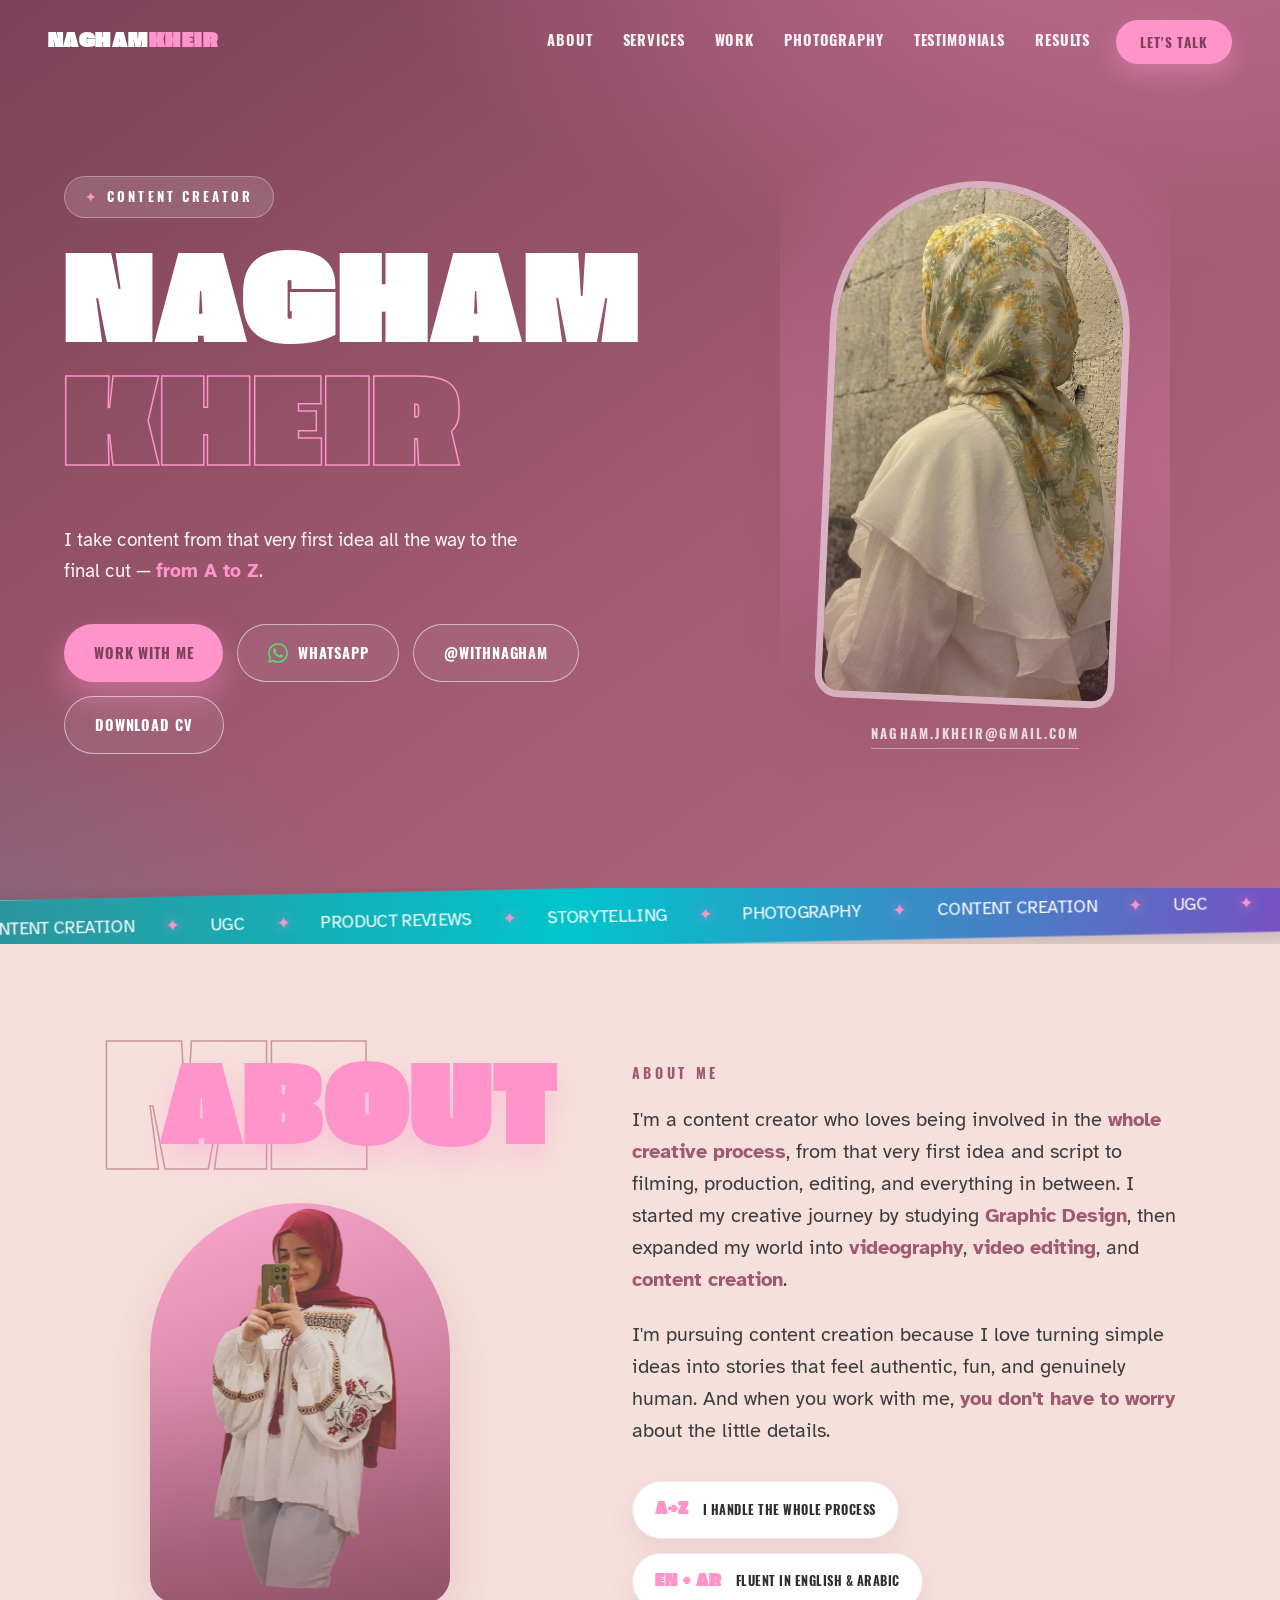
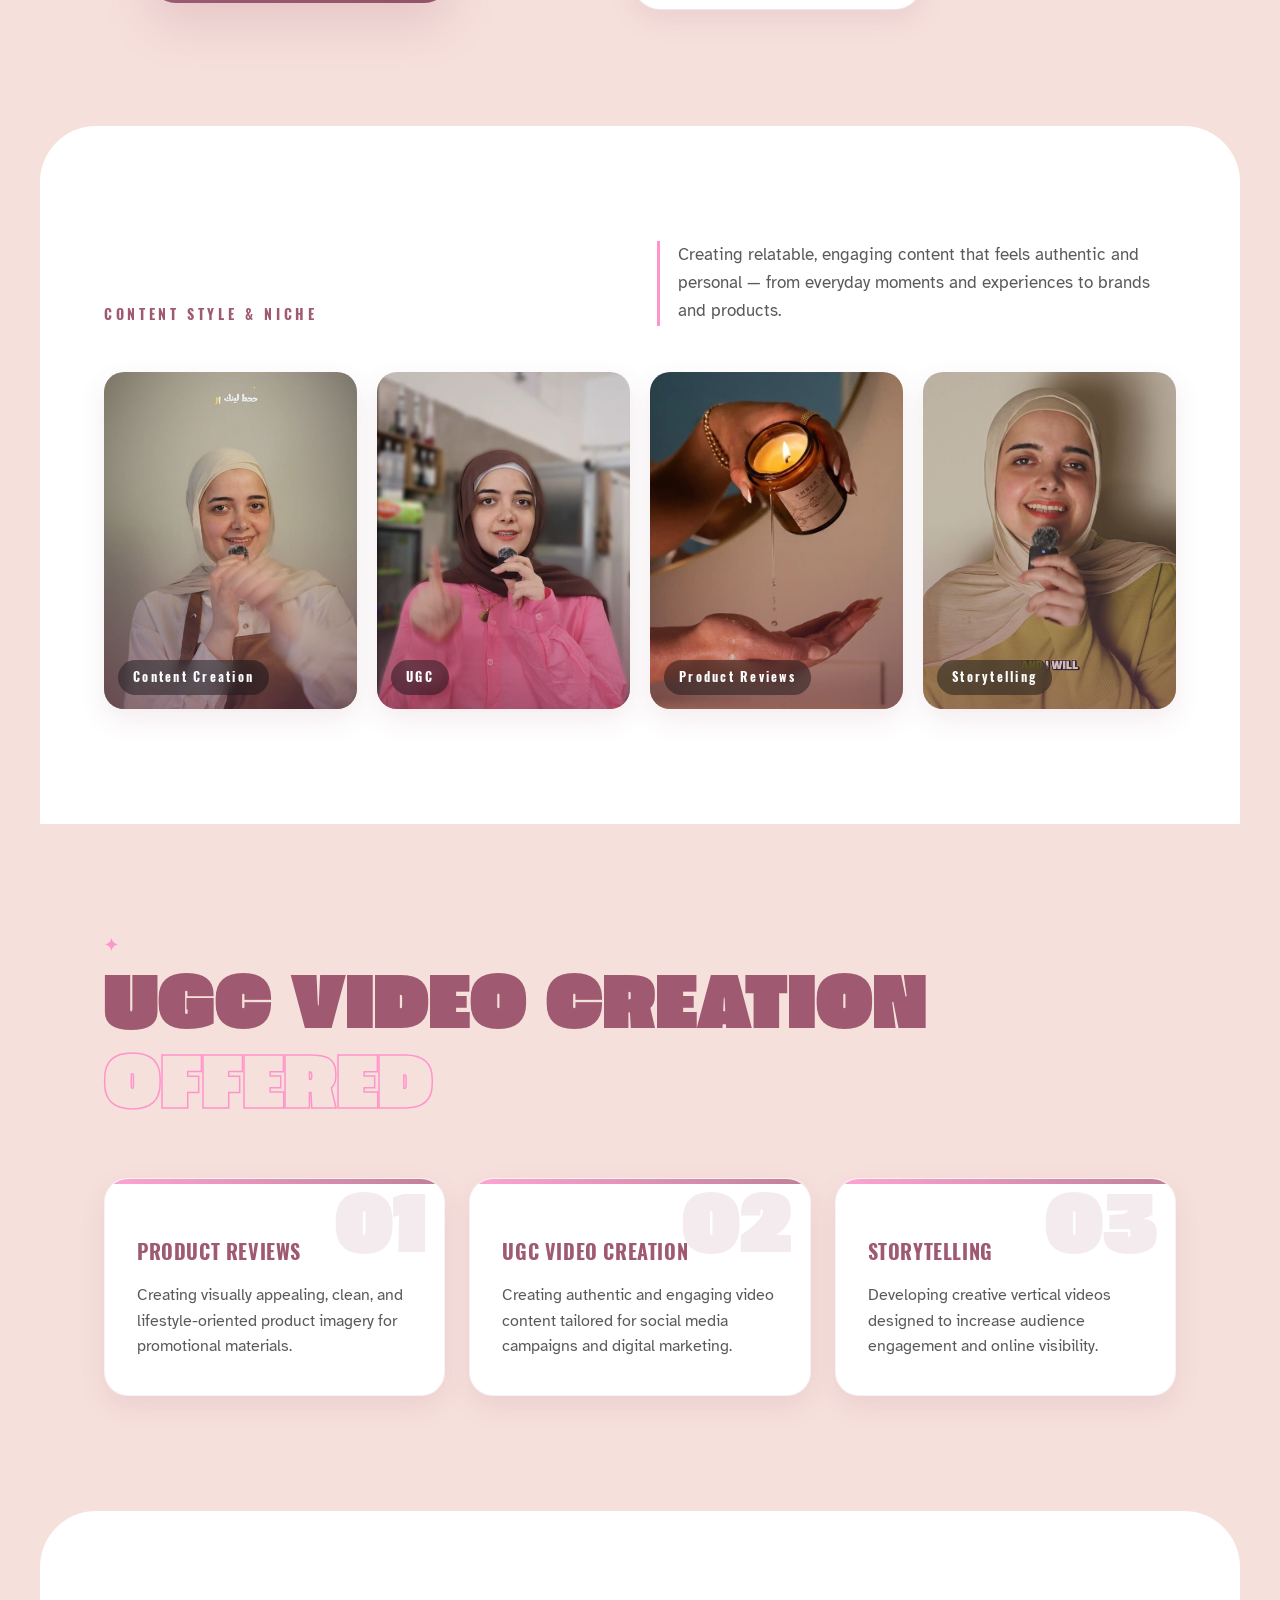
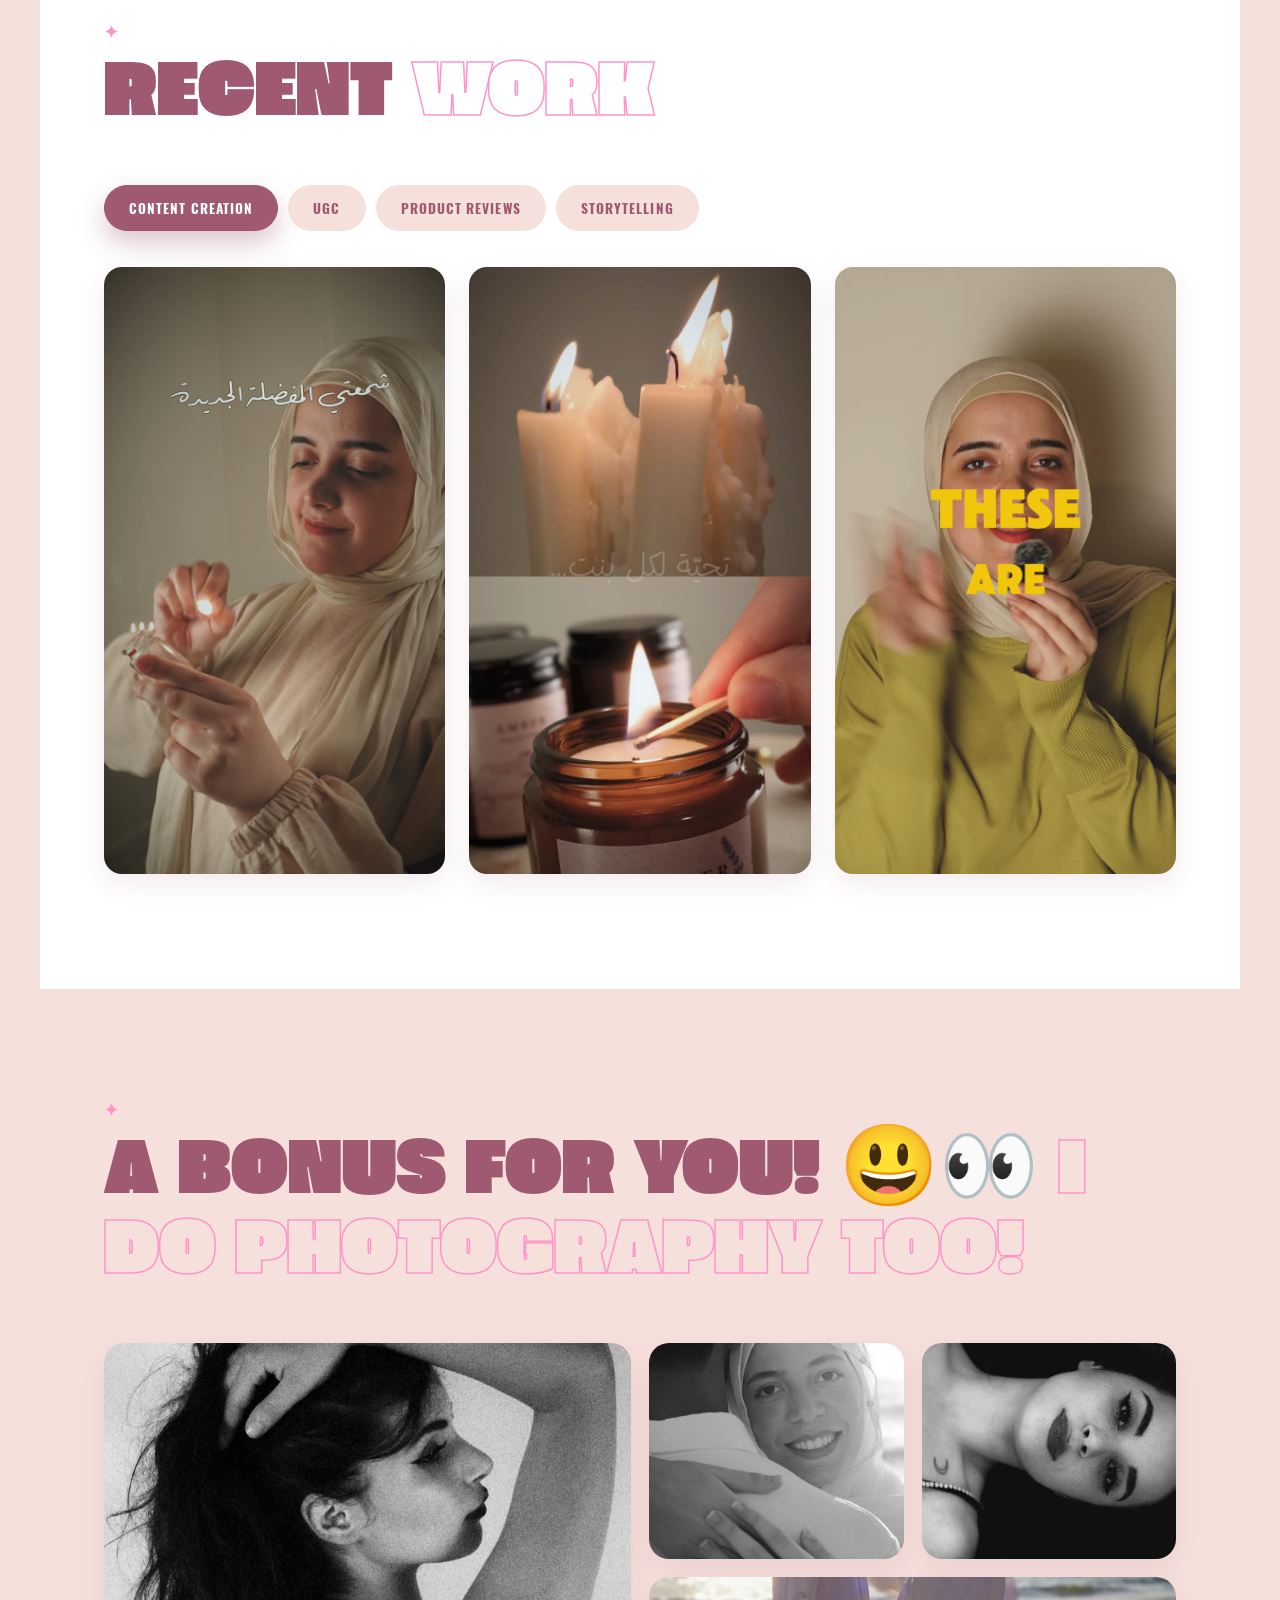
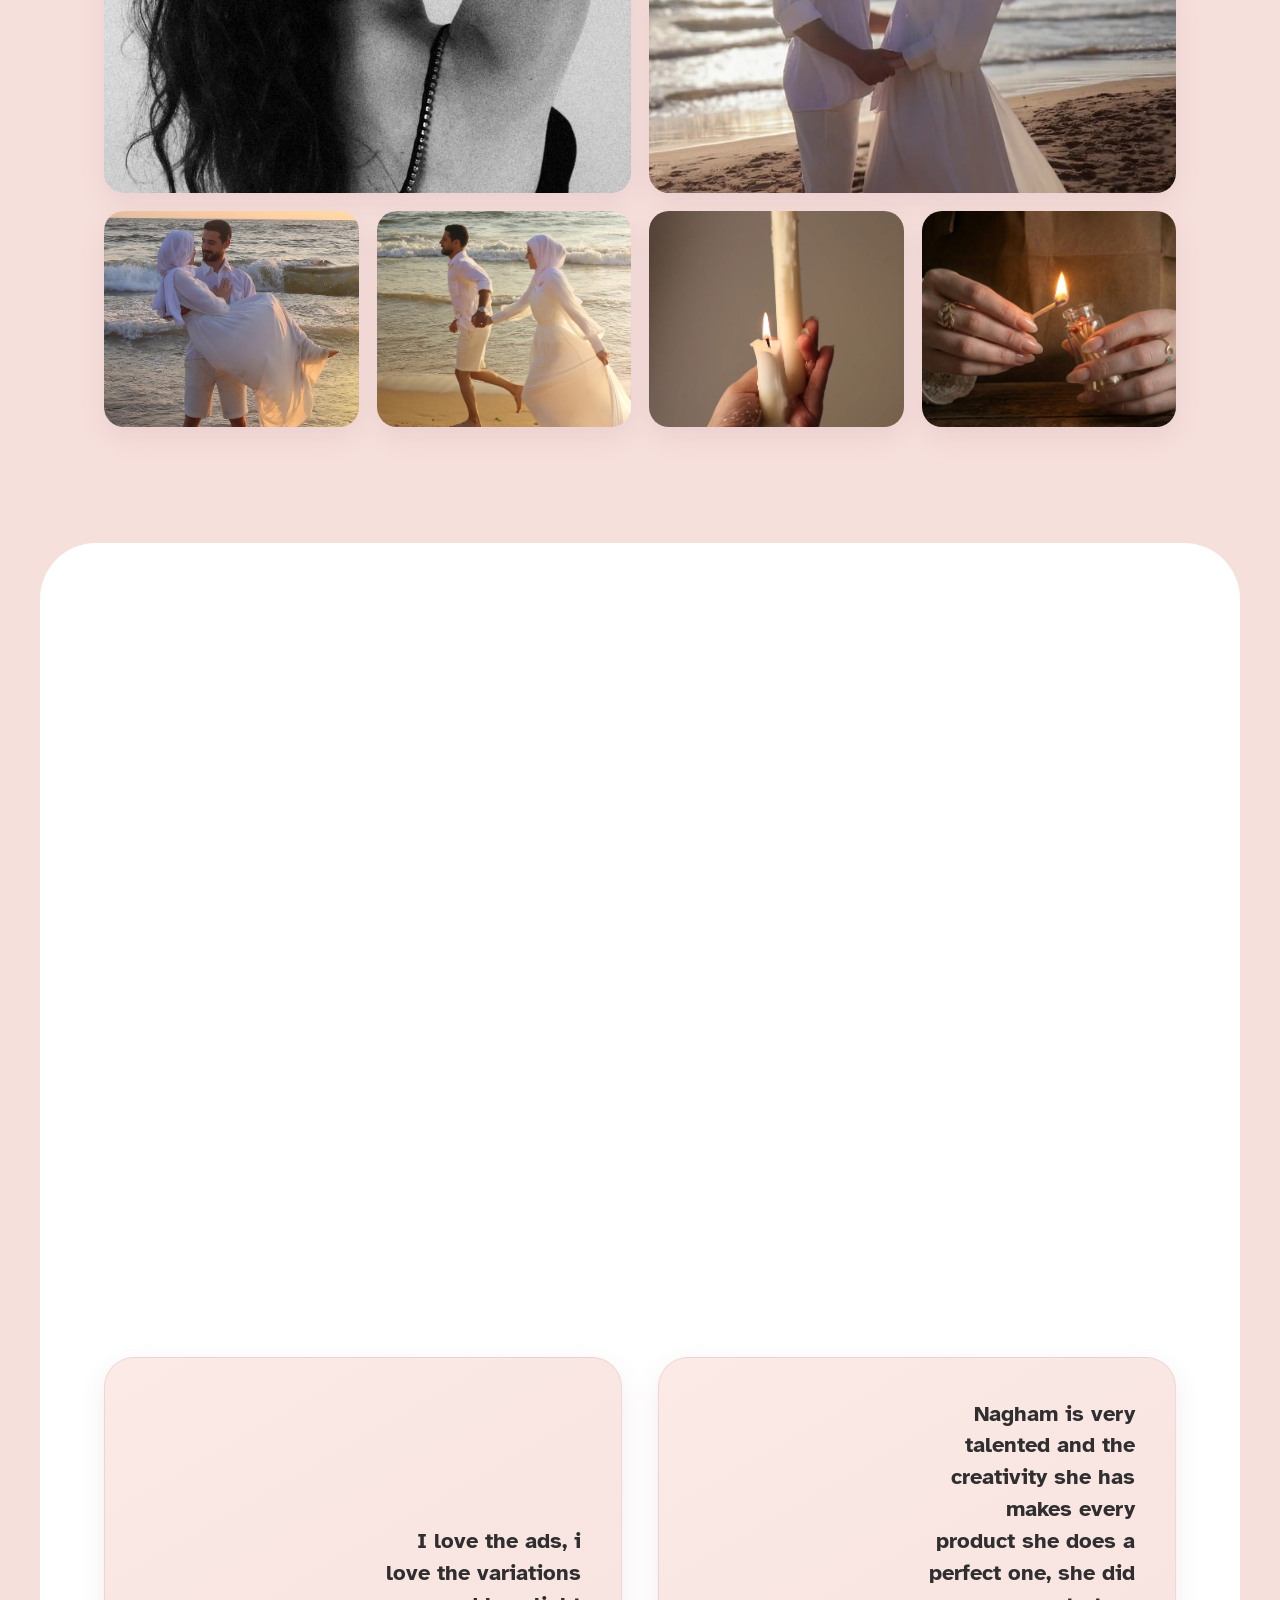
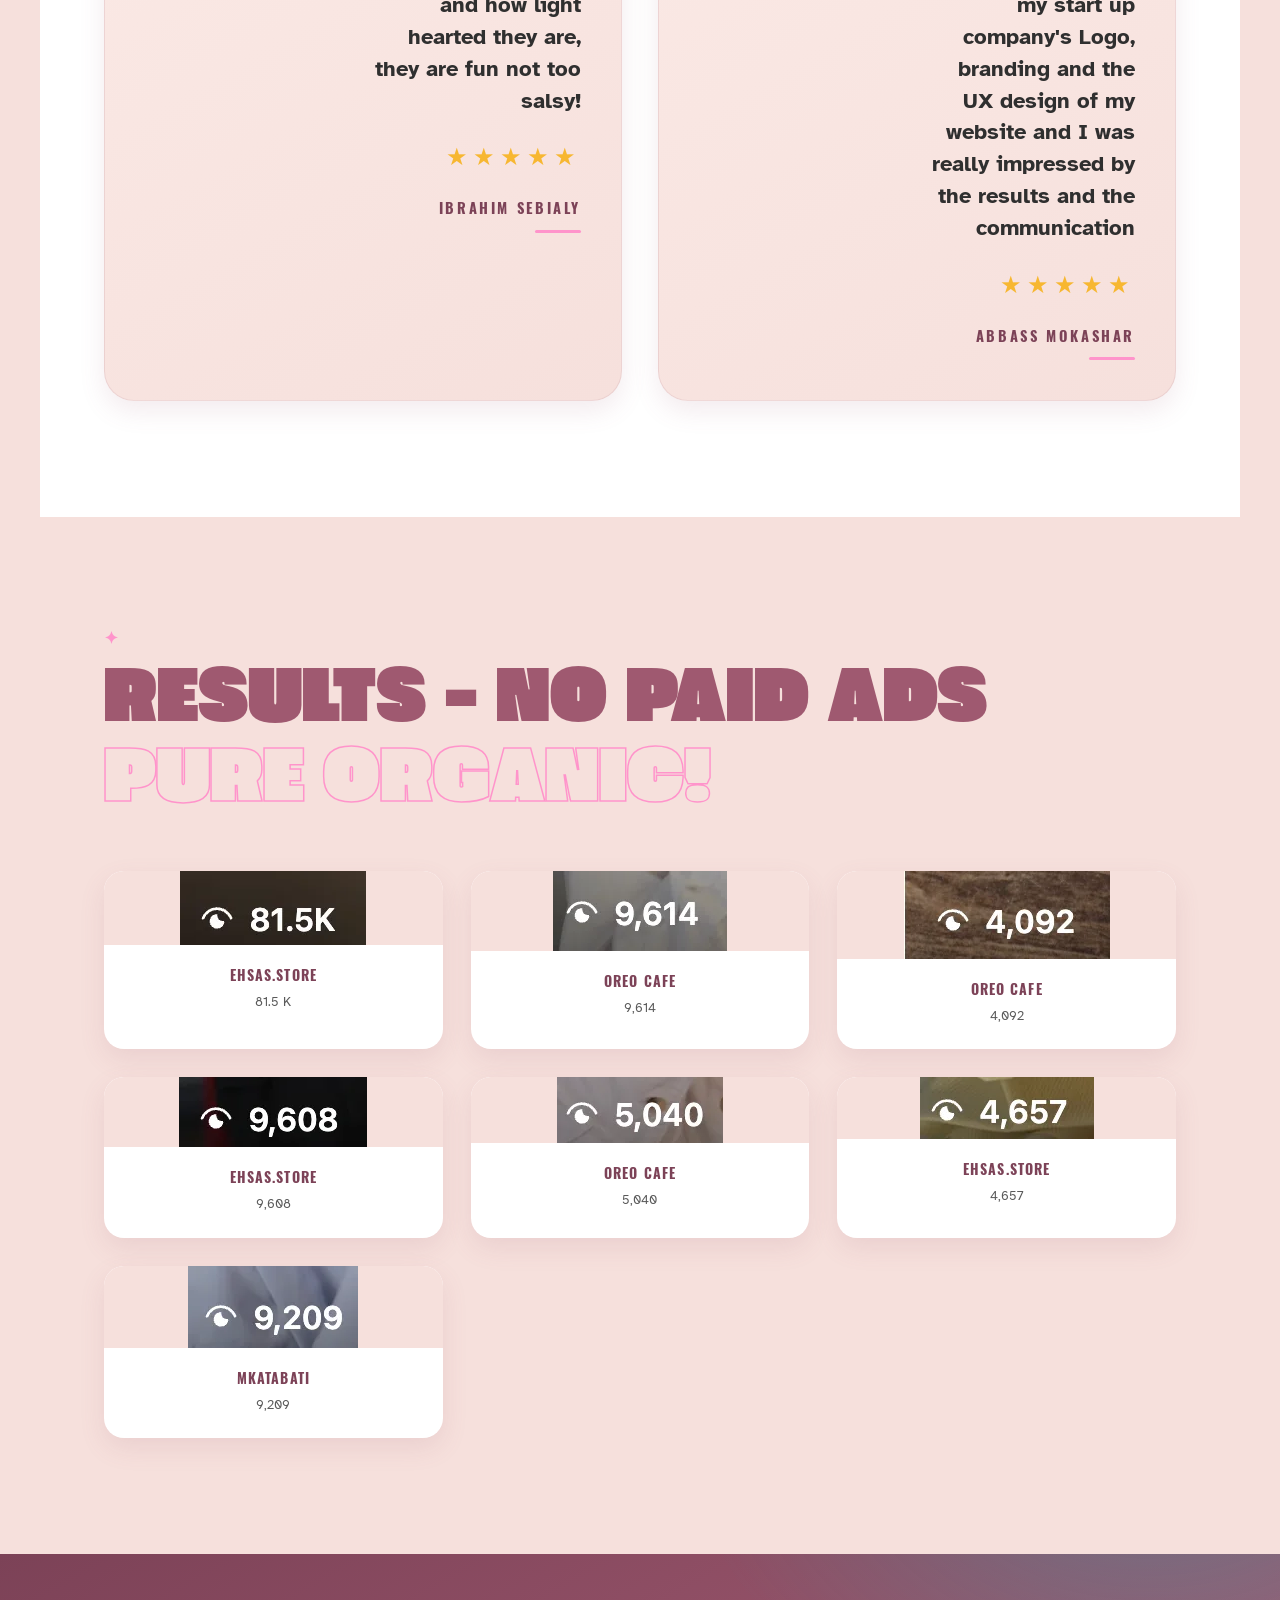
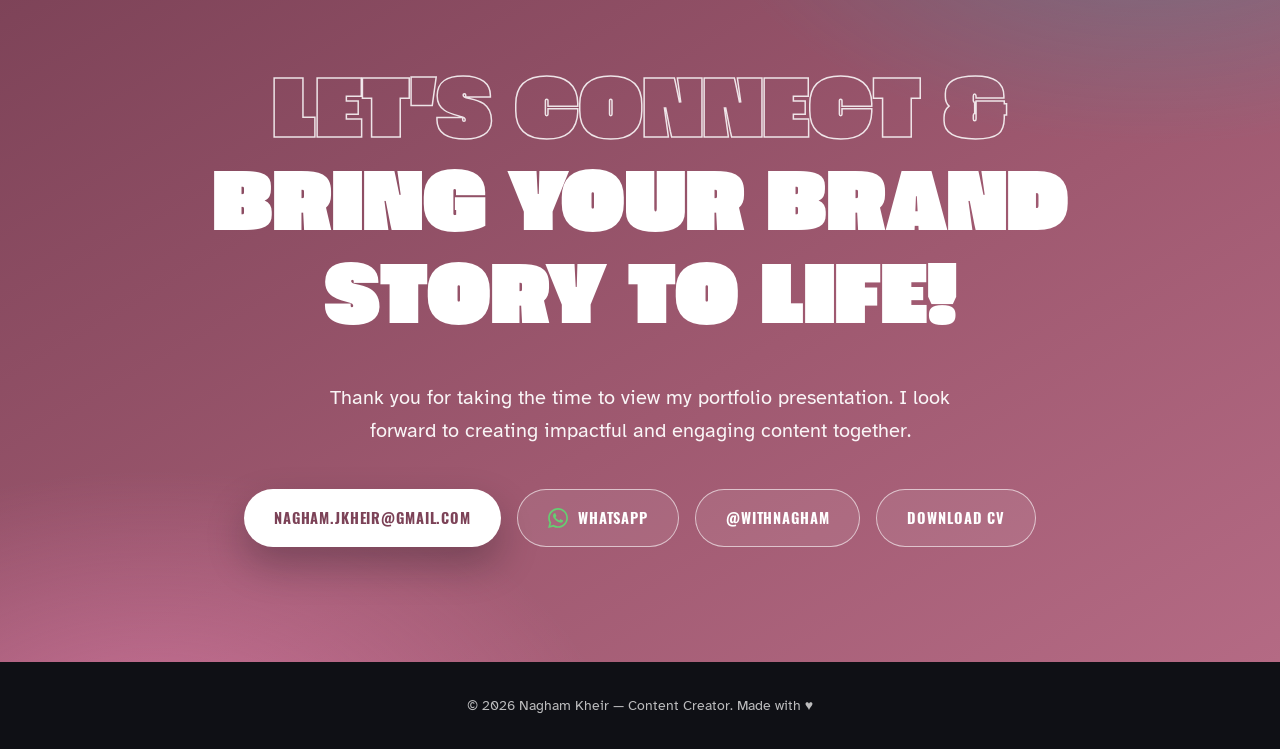
==== commit e82d4b65: "chore: regenerate static export from content.json" ====
--- a/index.html
+++ b/index.html
@@ -48,7 +48,7 @@
               <img src="assets/img/icon-whatsapp.svg" alt="" /> WhatsApp
             </a>
             <a class="btn btn-ghost" href="https://instagram.com/withnagham" target="_blank" rel="noopener">@withnagham</a>
-            
+            <a class="btn btn-ghost btn-cv" href="assets/docs/Nagham_Kheir.CV_resume.pdf" target="_blank" rel="noopener">Download CV</a>
           </div>
         </div>
         <div class="hero-photo">
@@ -314,7 +314,7 @@
           <img src="assets/img/icon-whatsapp.svg" alt="" /> WhatsApp
         </a>
         <a class="btn btn-ghost-light" href="https://instagram.com/withnagham" target="_blank" rel="noopener">@withnagham</a>
-        
+        <a class="btn btn-ghost-light btn-cv" href="assets/docs/Nagham_Kheir.CV_resume.pdf" target="_blank" rel="noopener">Download CV</a>
       </div>
     </section>
 
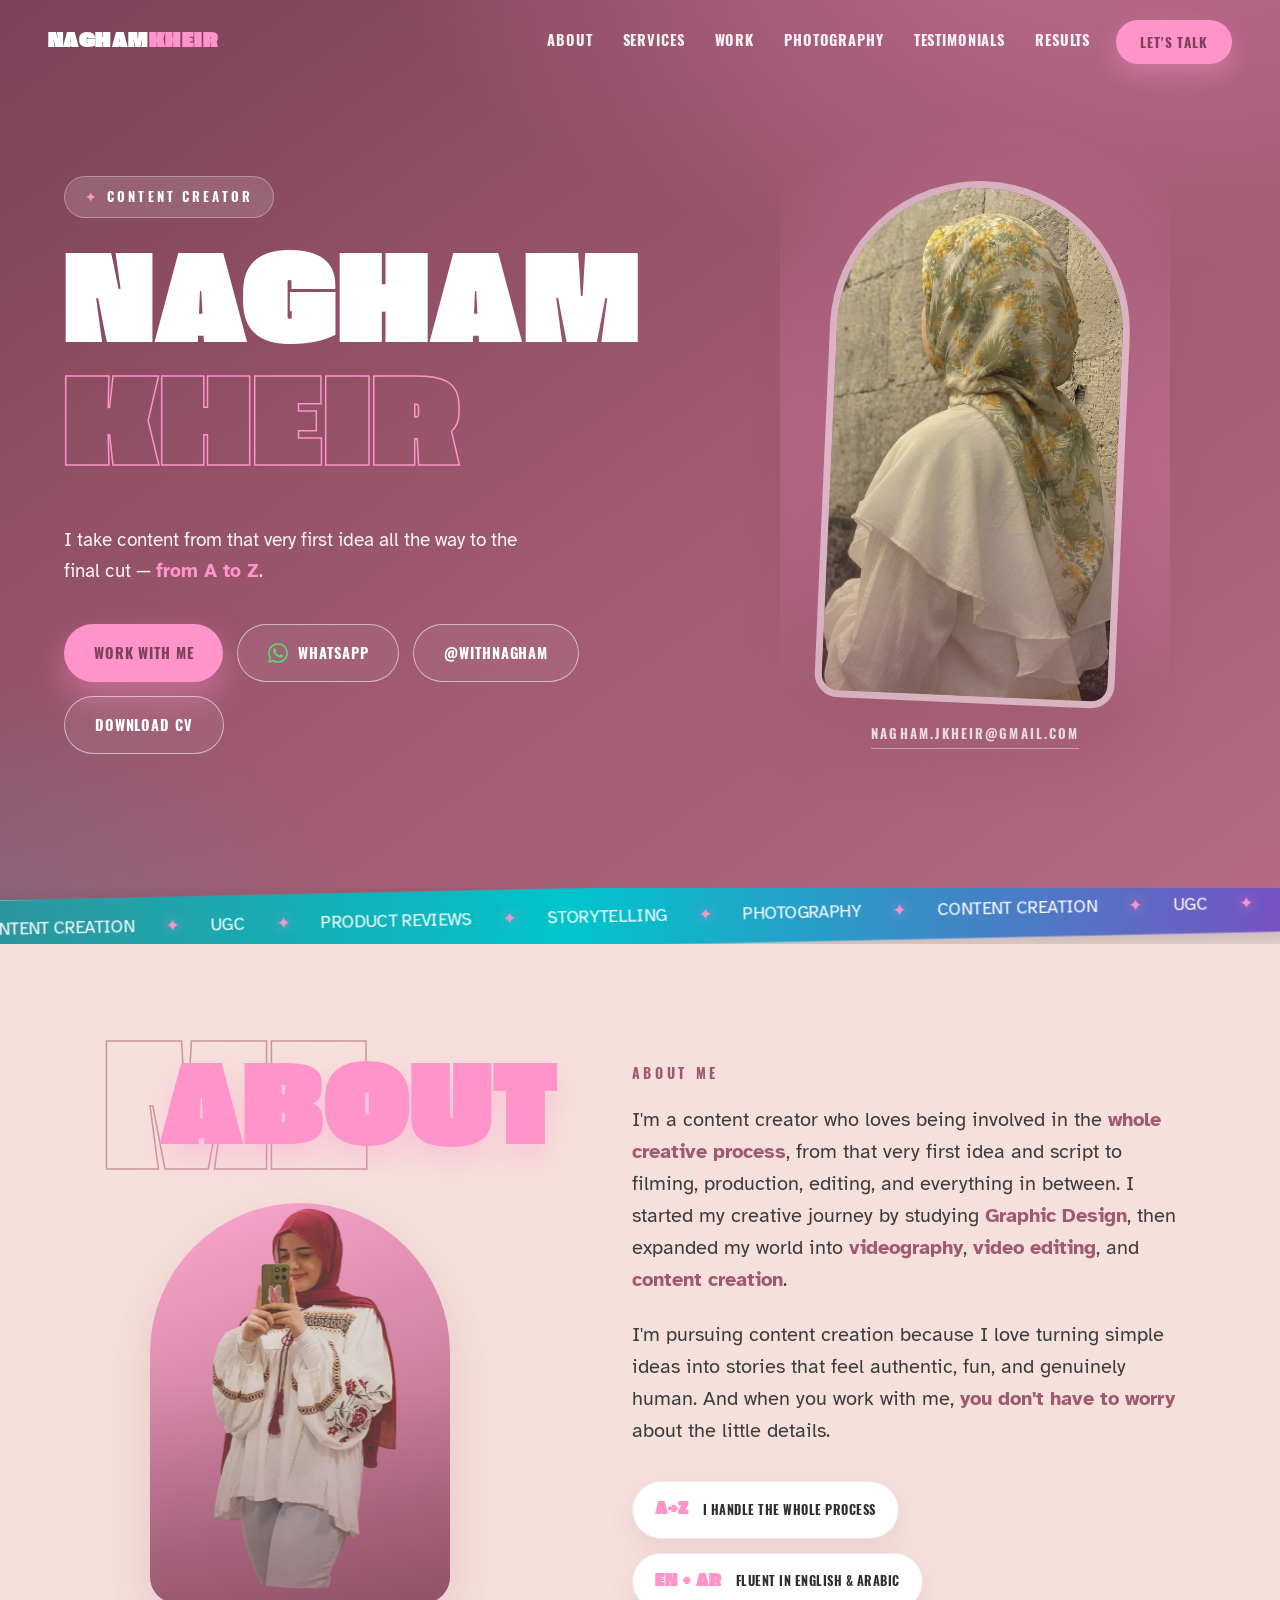
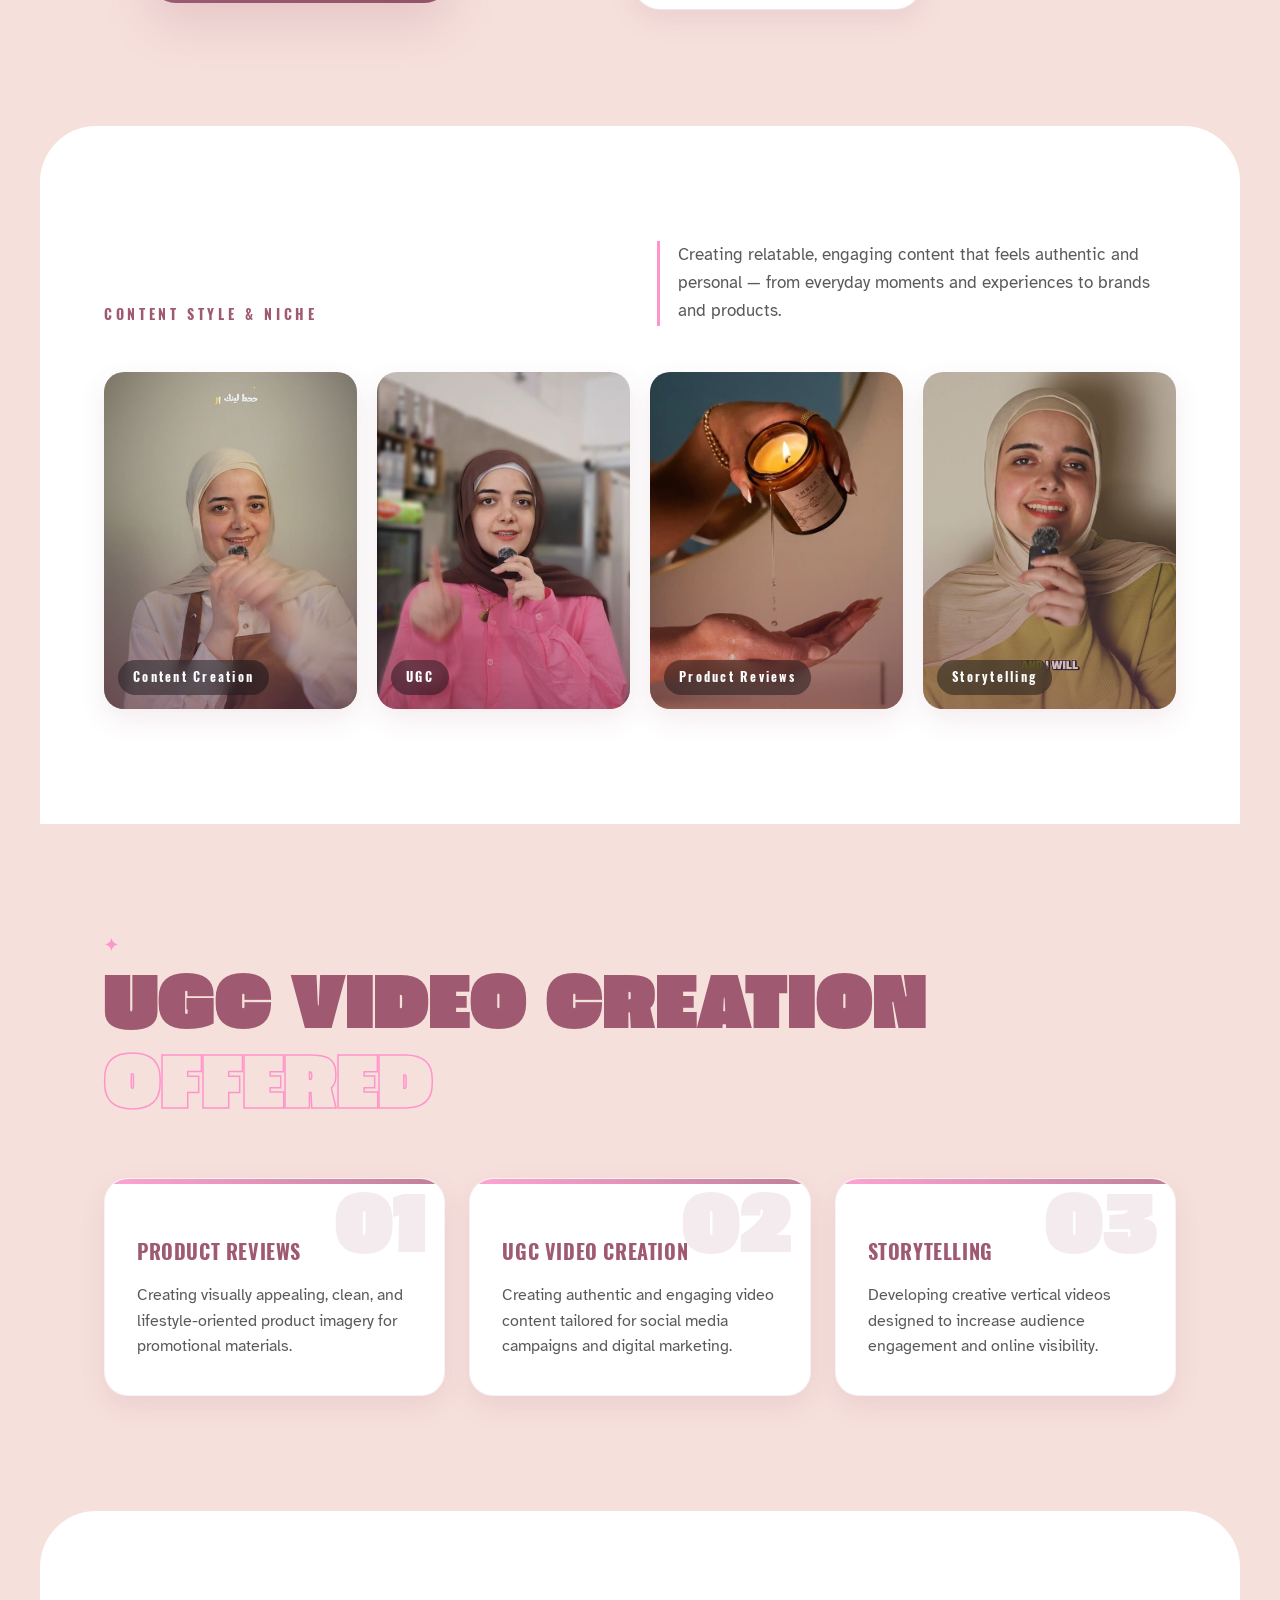
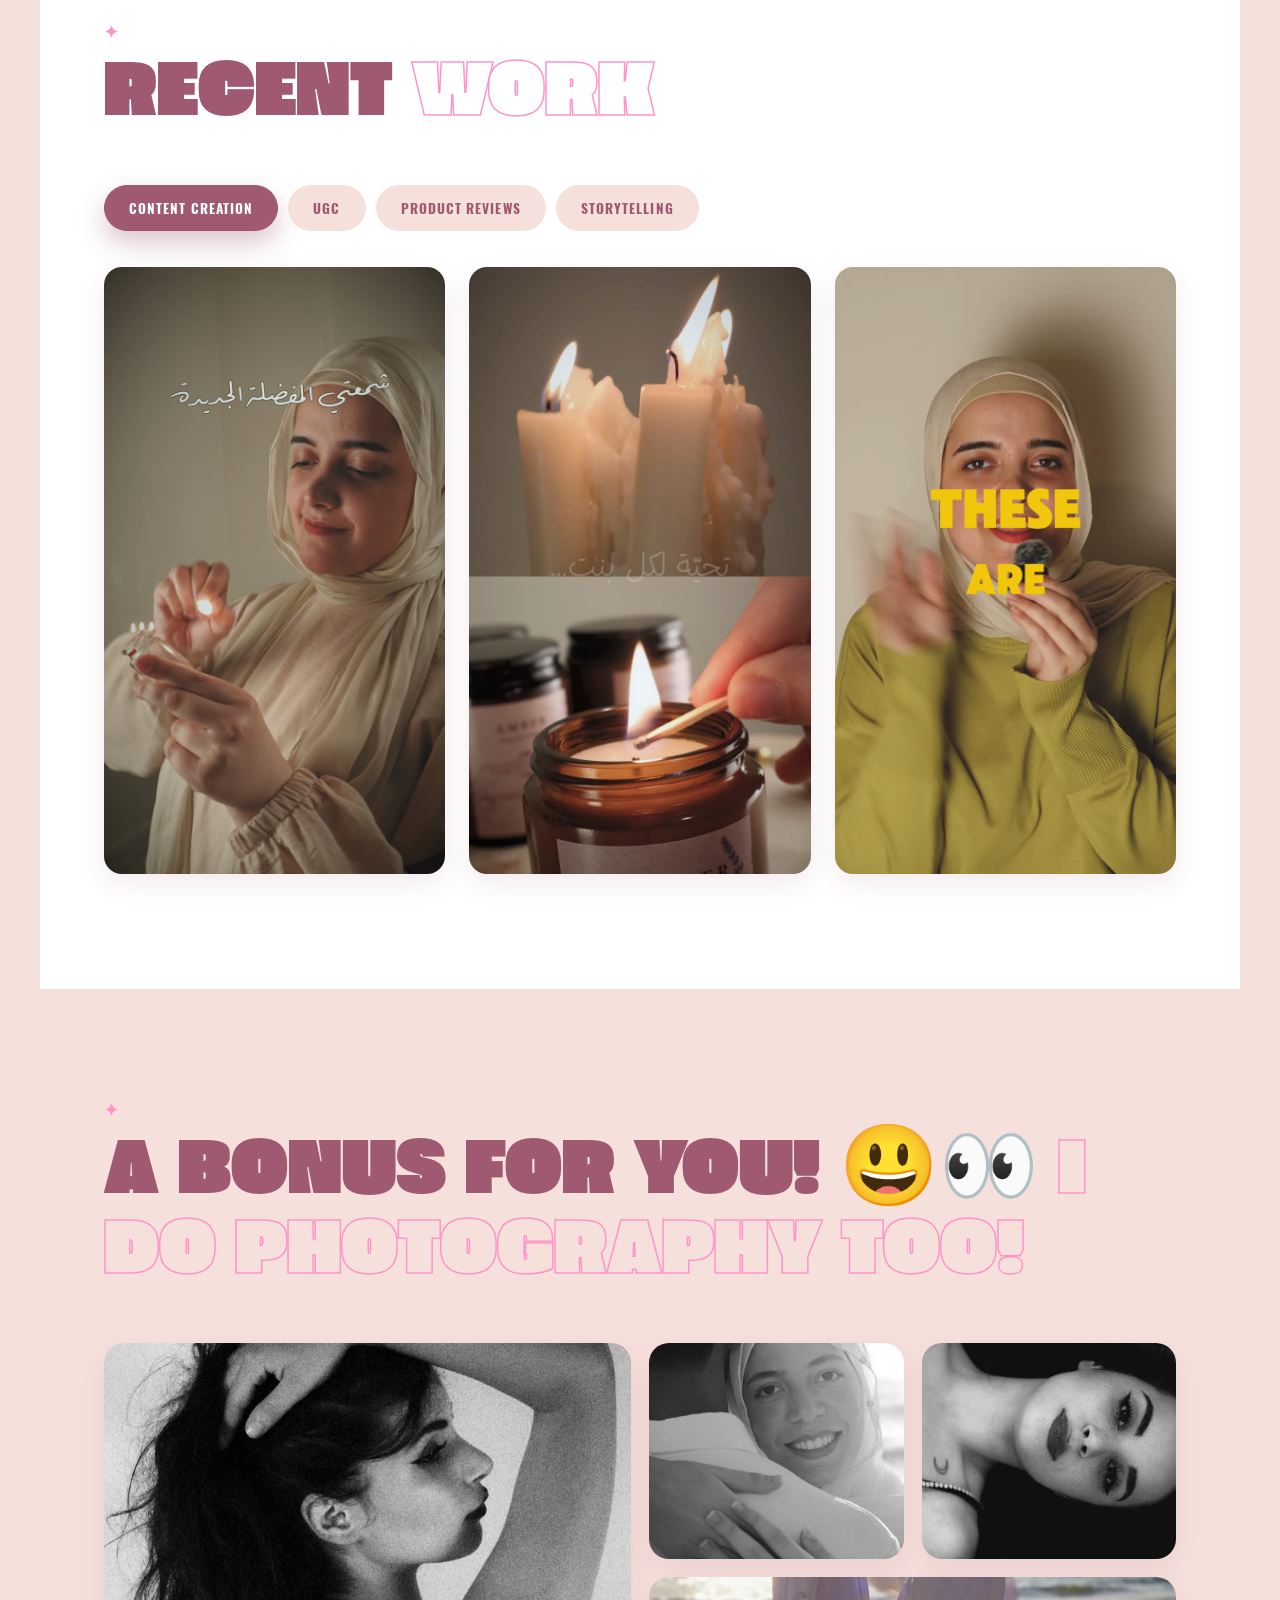
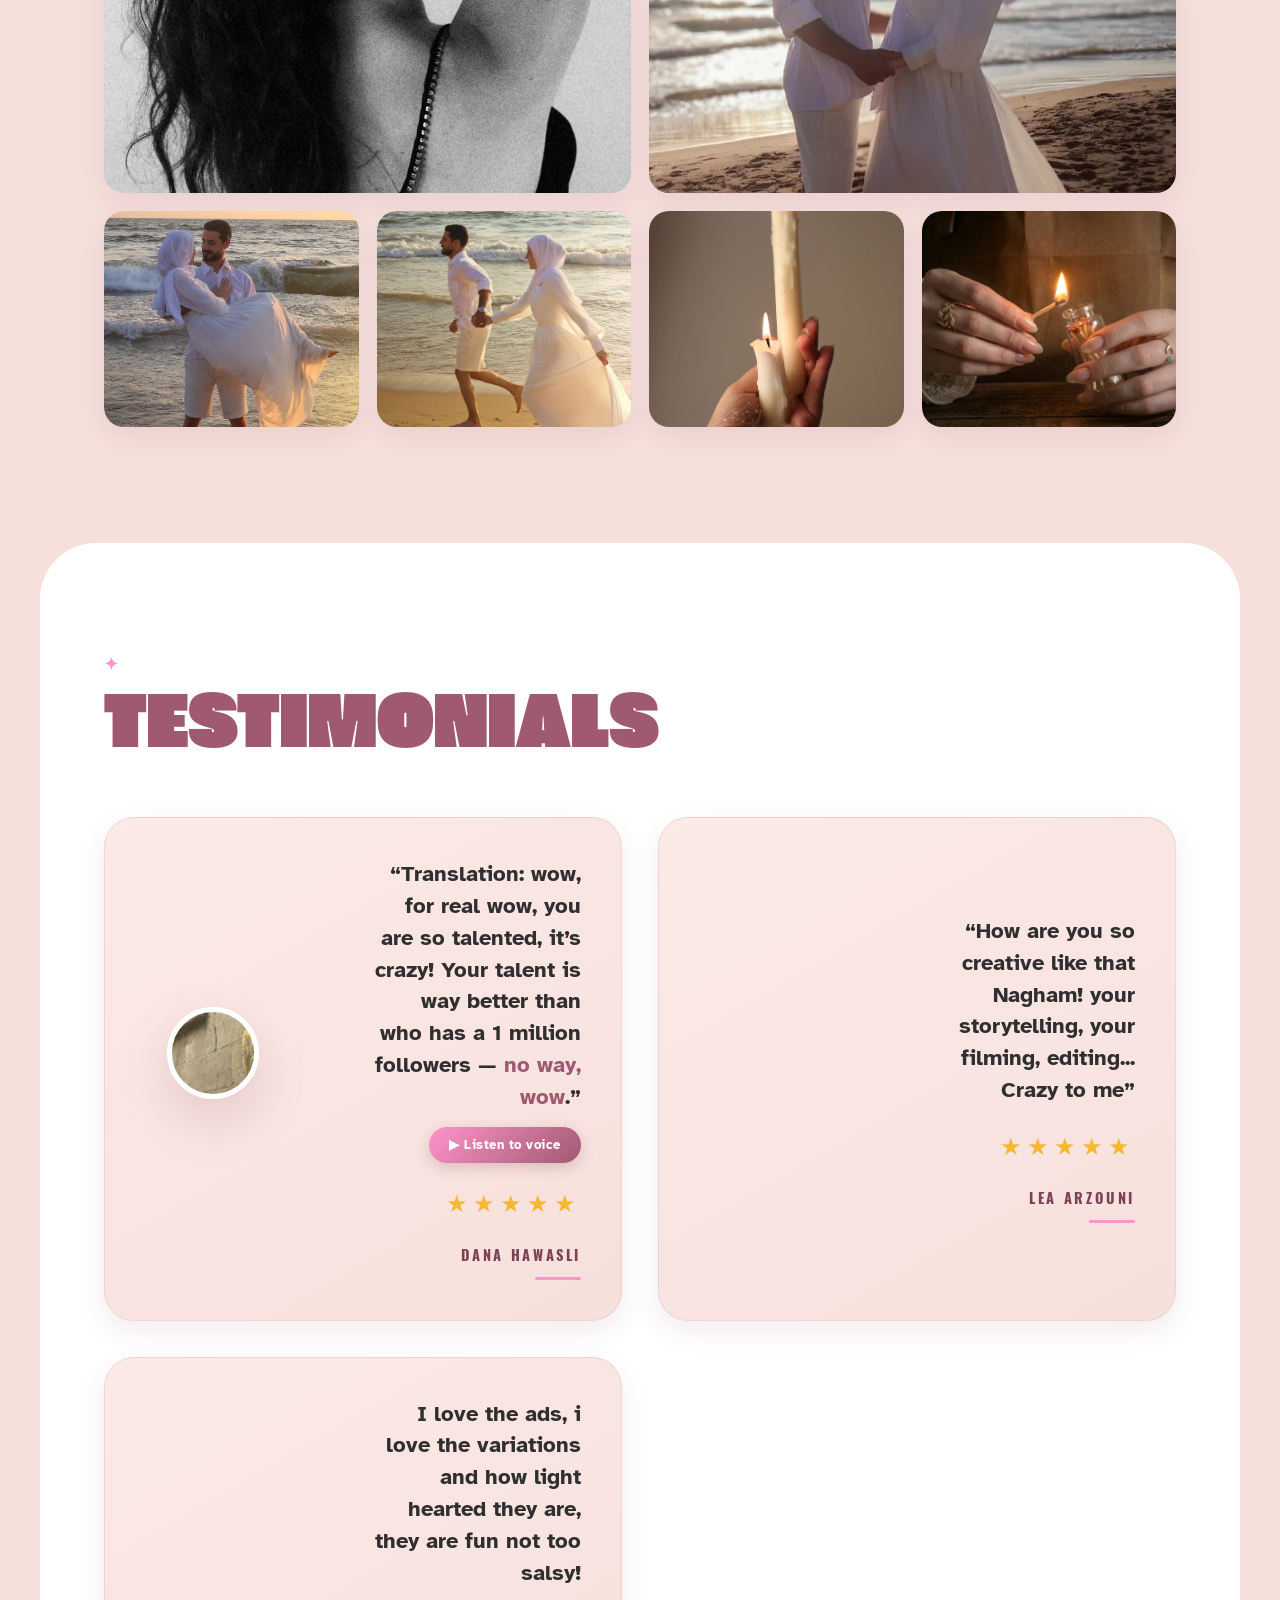
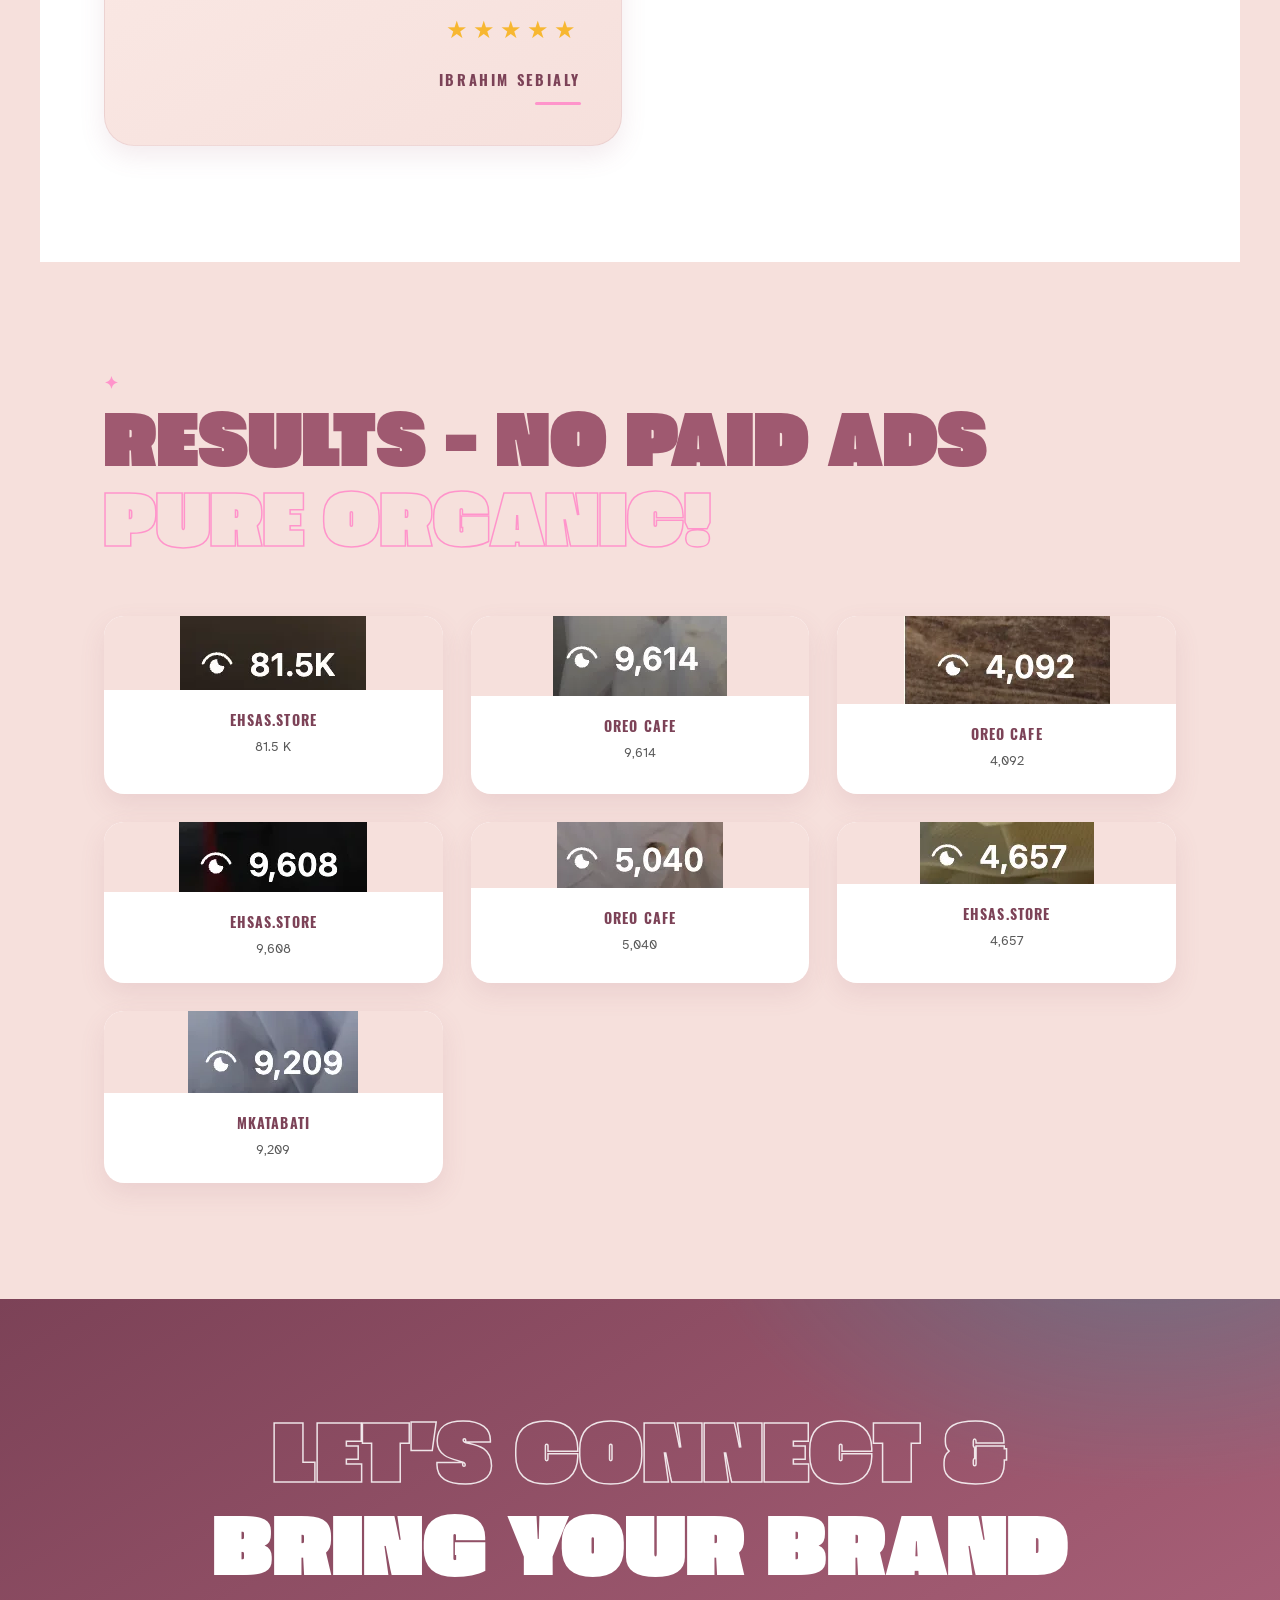
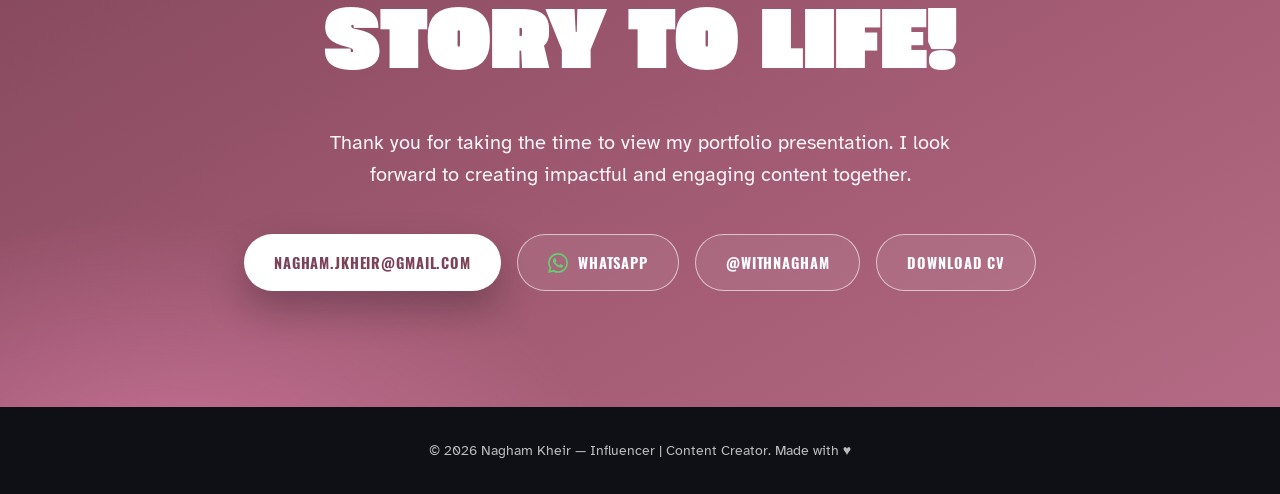
==== commit 18308c80: "chore: regenerate static export from content.json" ====
--- a/index.html
+++ b/index.html
@@ -233,20 +233,6 @@
             </div>
             <p class="testi-client">IBRAHIM SEBIALY</p>
           </div>
-        </div><div class="testi-card reveal reveal-zoom">
-          <div class="testi-media">
-            
-            
-          </div>
-          <div class="testi-main">
-            <blockquote class="testi-quote">Nagham is very talented and the creativity she has makes every product she does a perfect one, she did my start up company's Logo, branding and the UX design of my website and I was really impressed by the results and the communication</blockquote>
-            
-            <div class="testi-stars">
-              <span class="stars" aria-label="Five stars">★★★★★</span>
-              
-            </div>
-            <p class="testi-client">Abbass Mokashar</p>
-          </div>
         </div>
       </div>
     </section>
@@ -329,7 +315,7 @@
   </div>
 
   <footer class="footer">
-    <p>© <span id="year"></span> Nagham Kheir — Content Creator. Made with ♥</p>
+    <p>© <span id="year"></span> Nagham Kheir — Influencer | Content Creator. Made with ♥</p>
   </footer>
 
   <button class="to-top" id="toTop" aria-label="Back to top">↑</button>
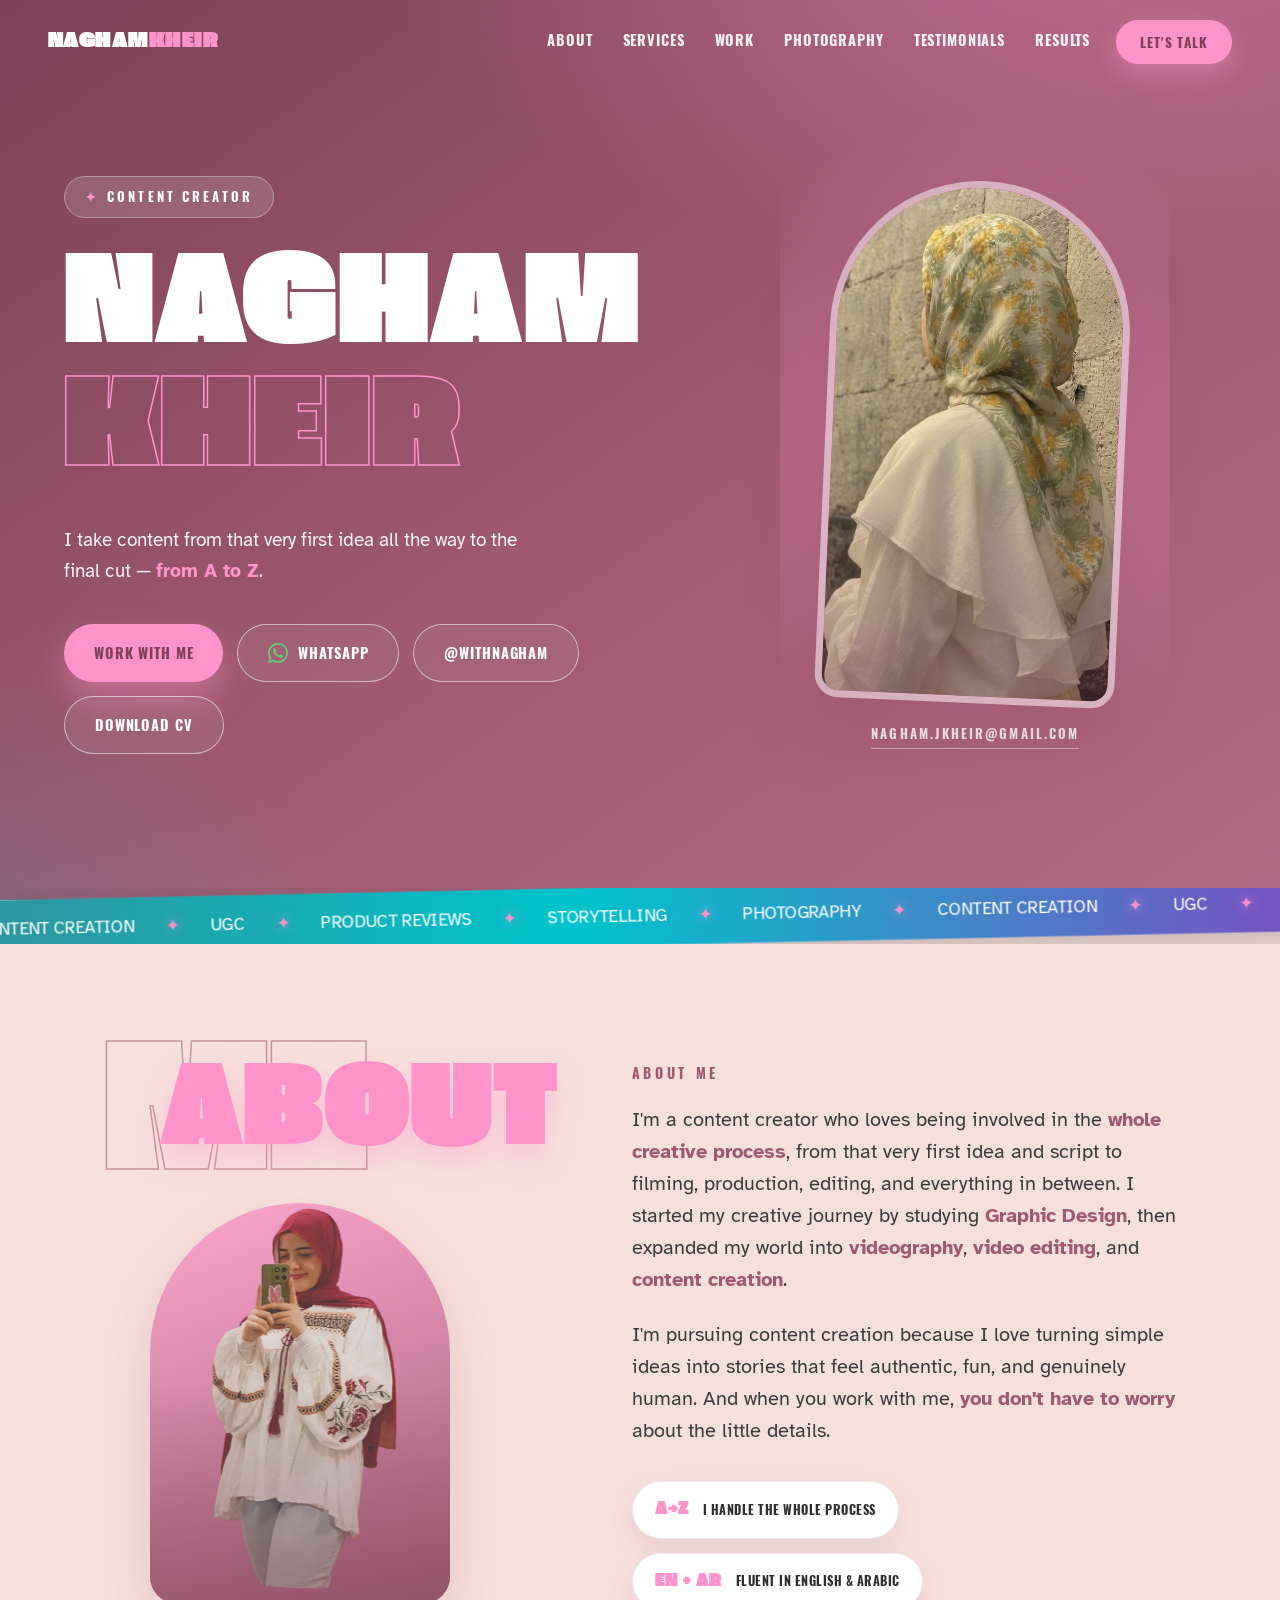
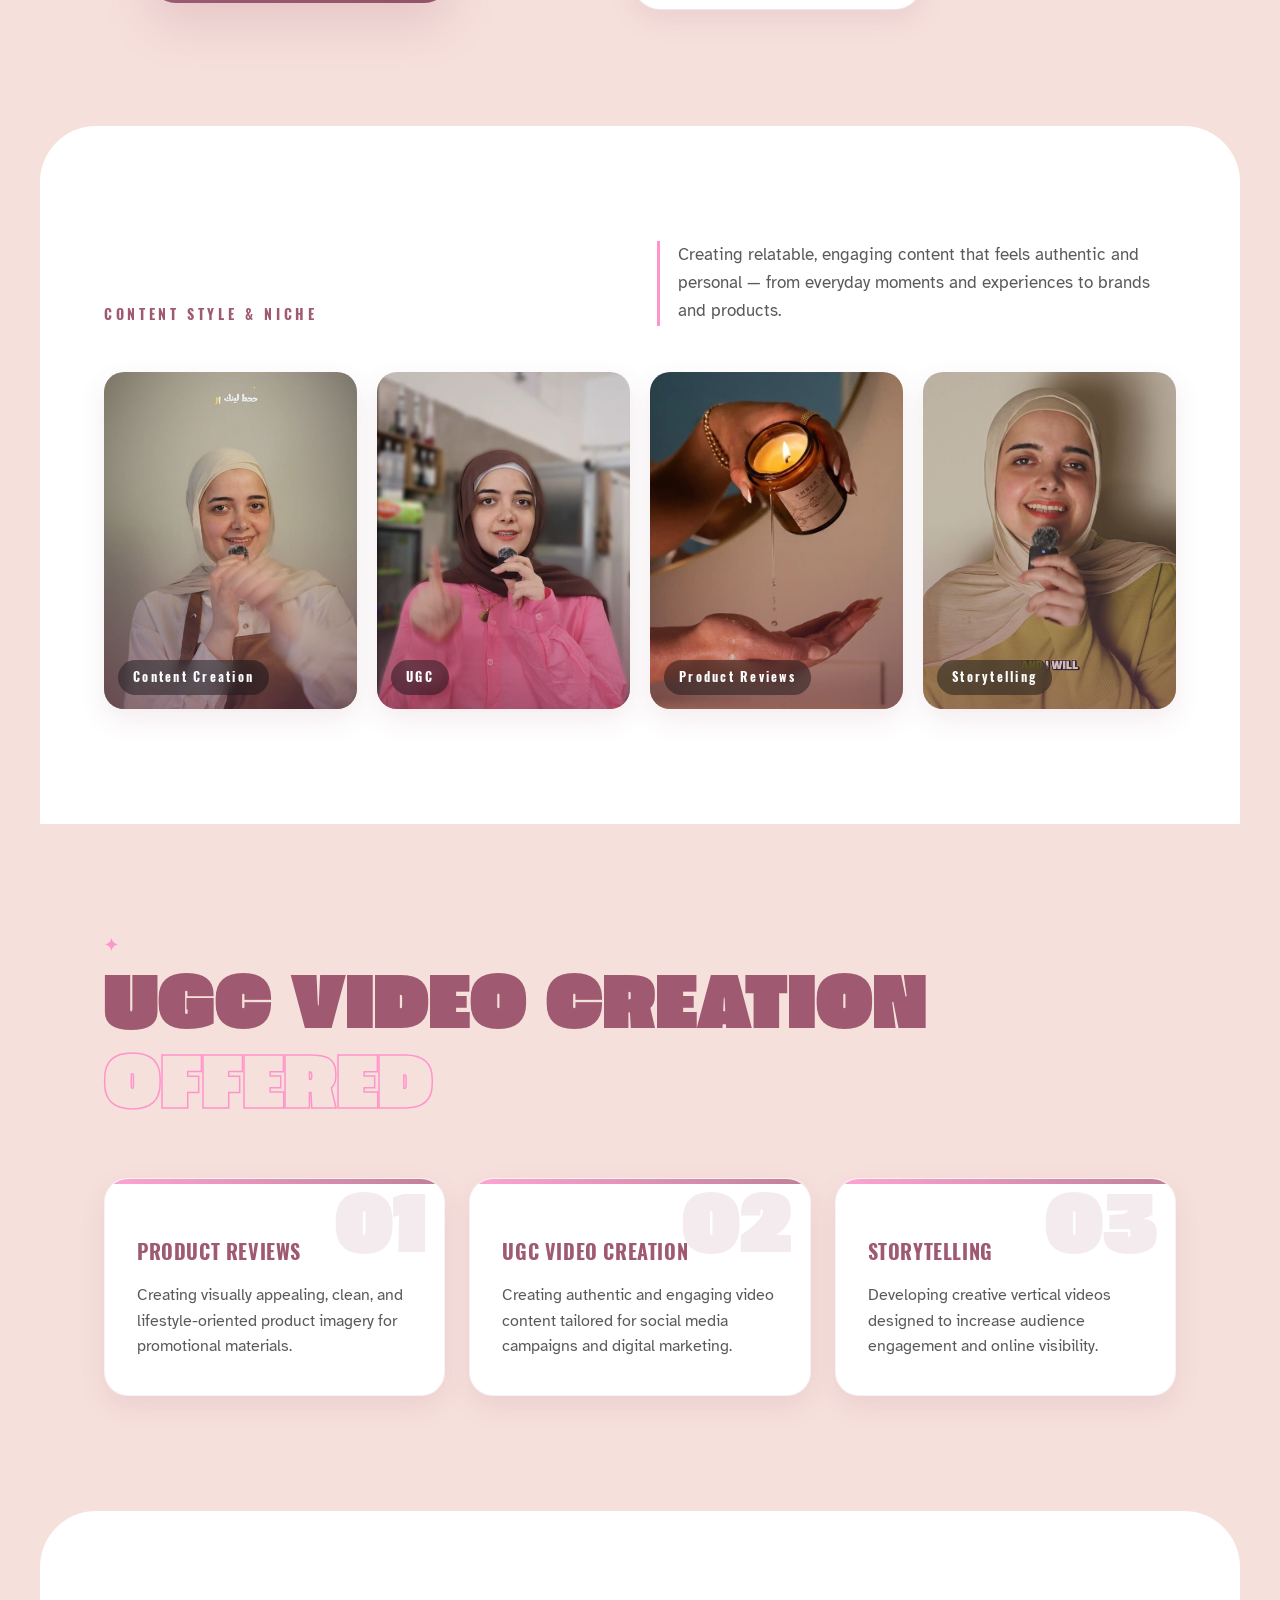
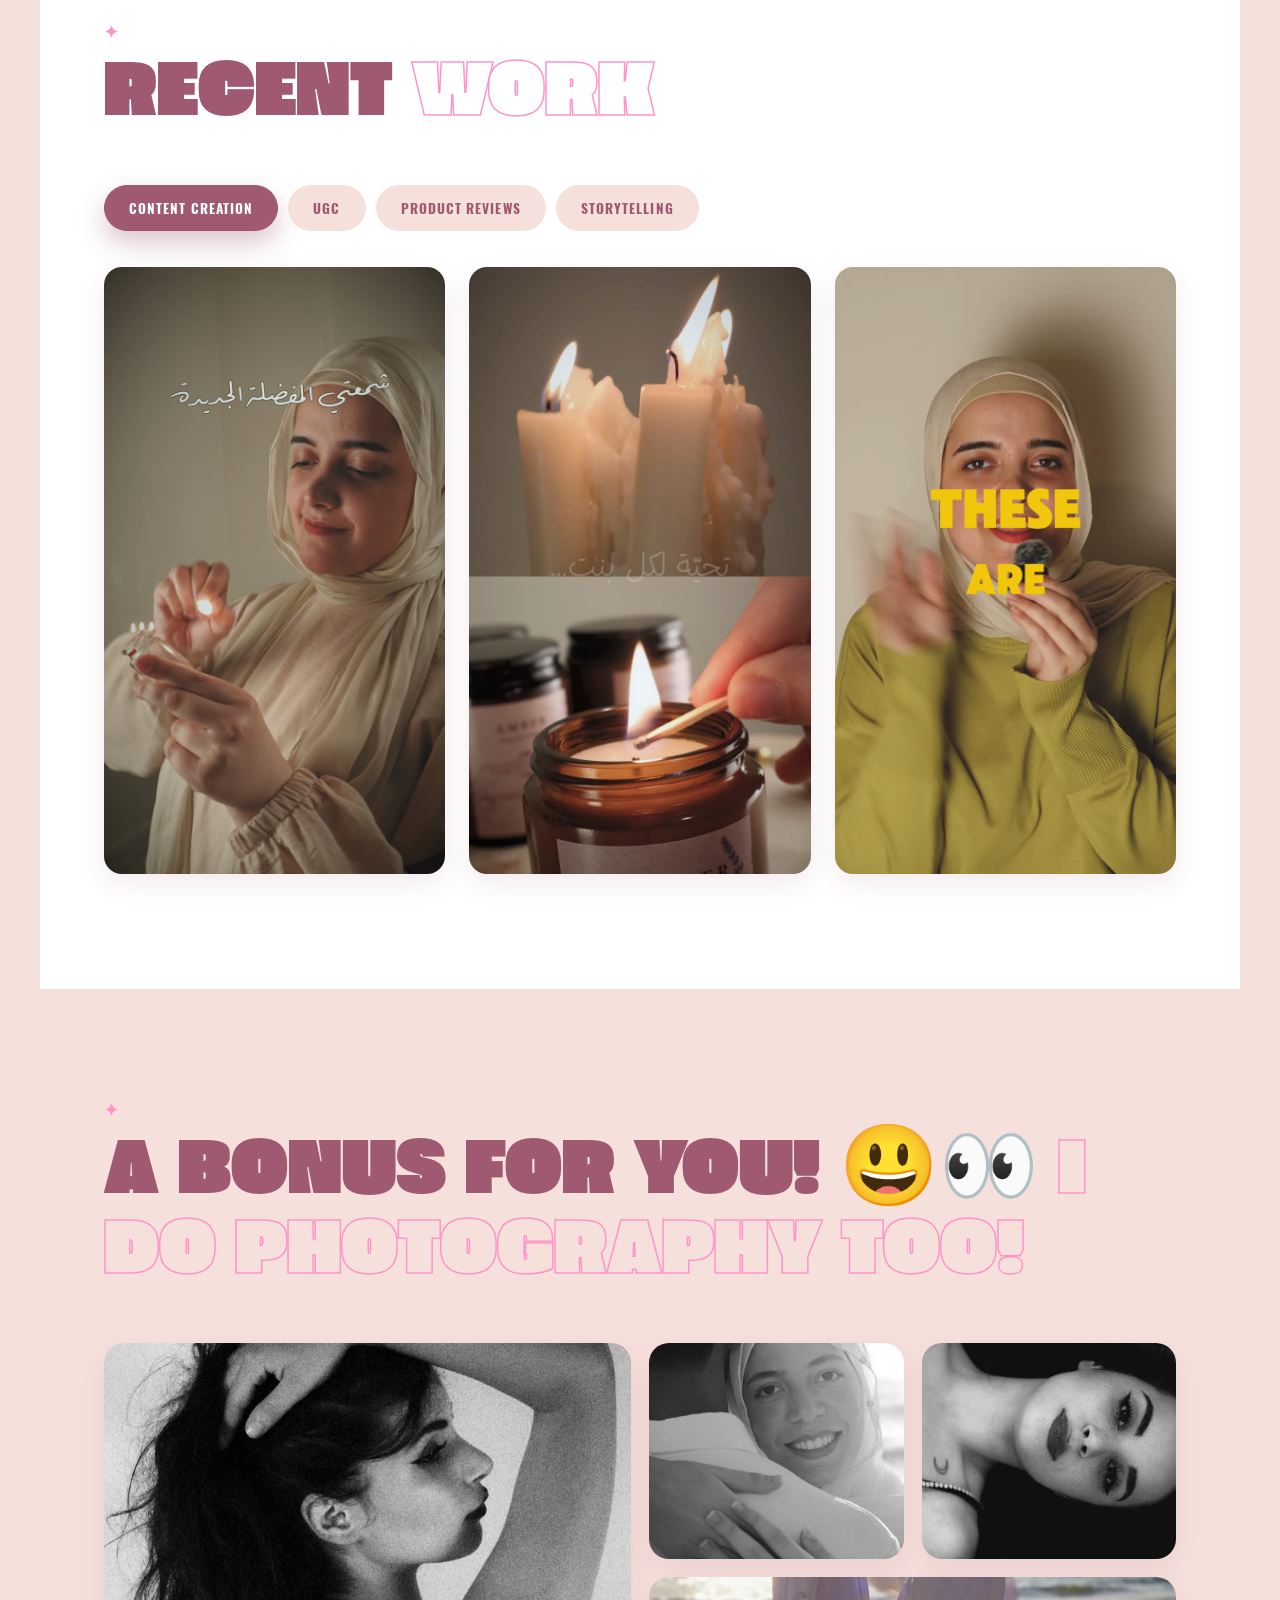
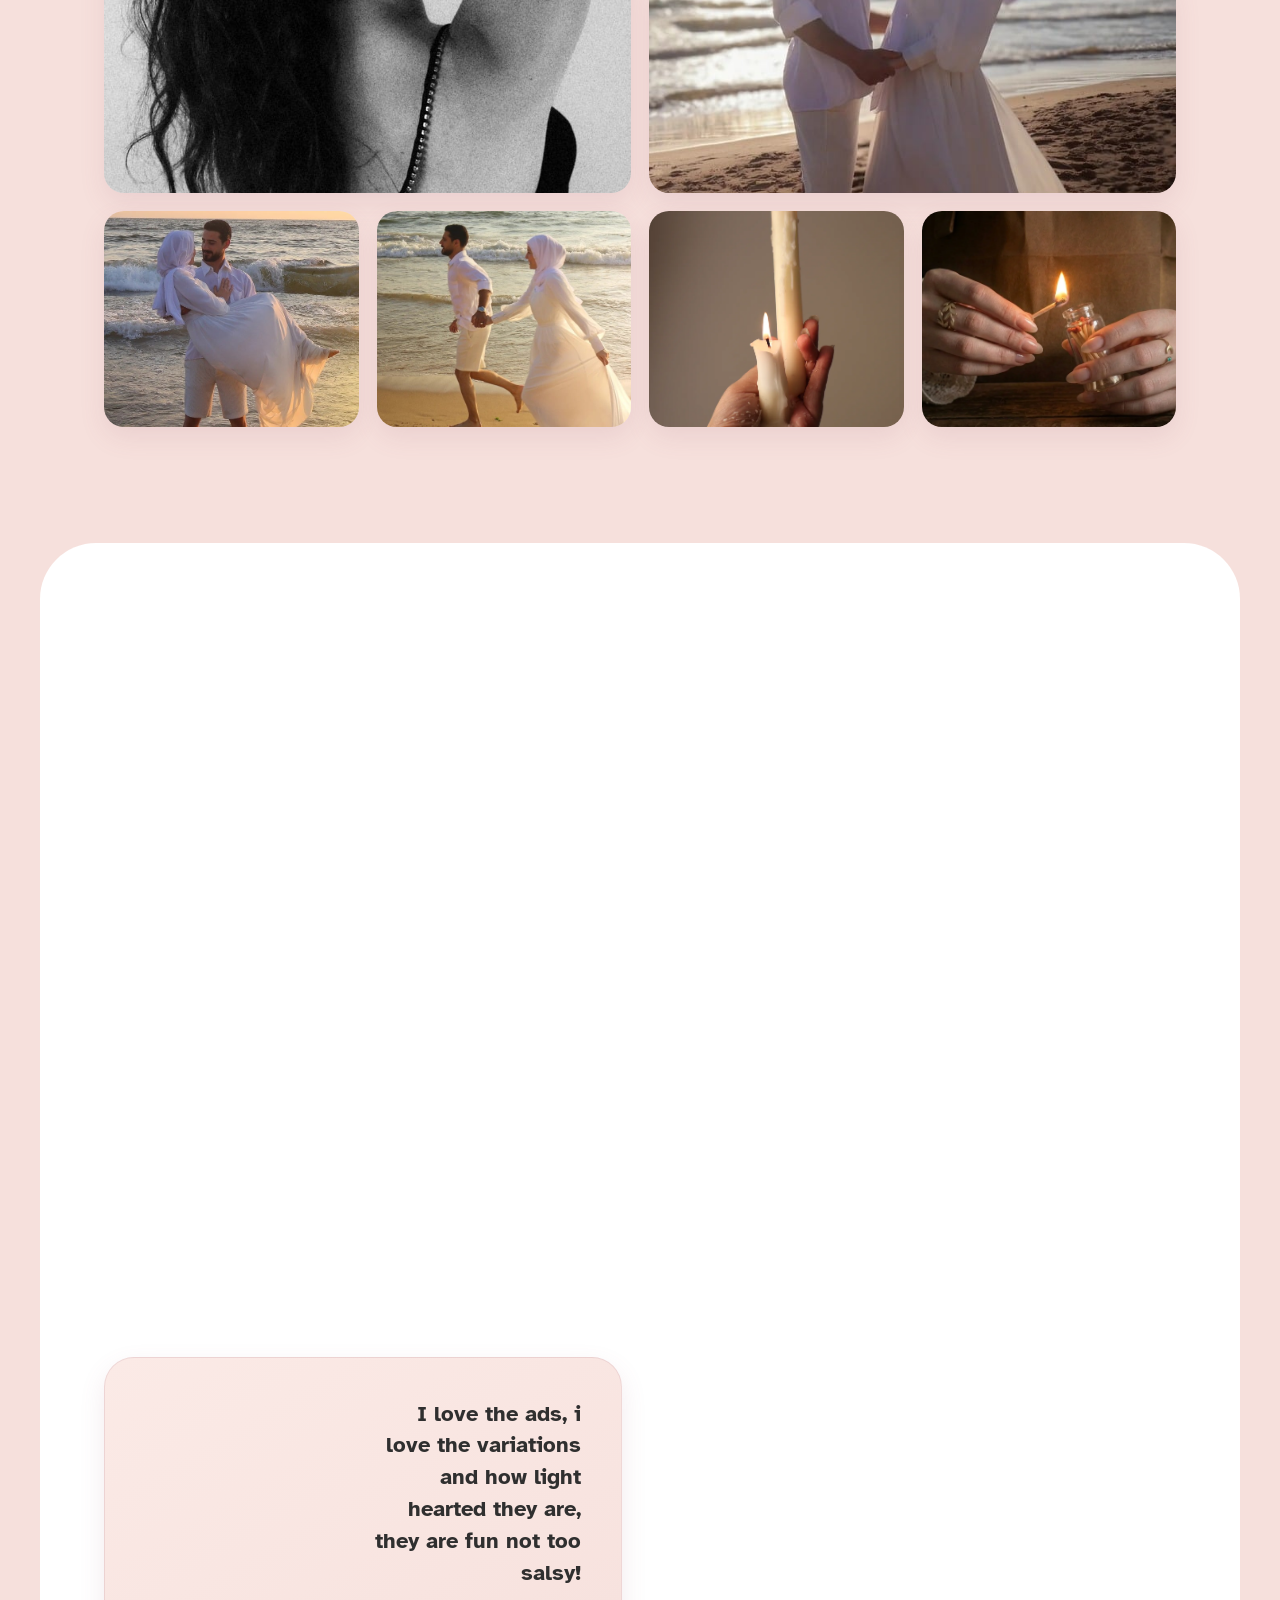
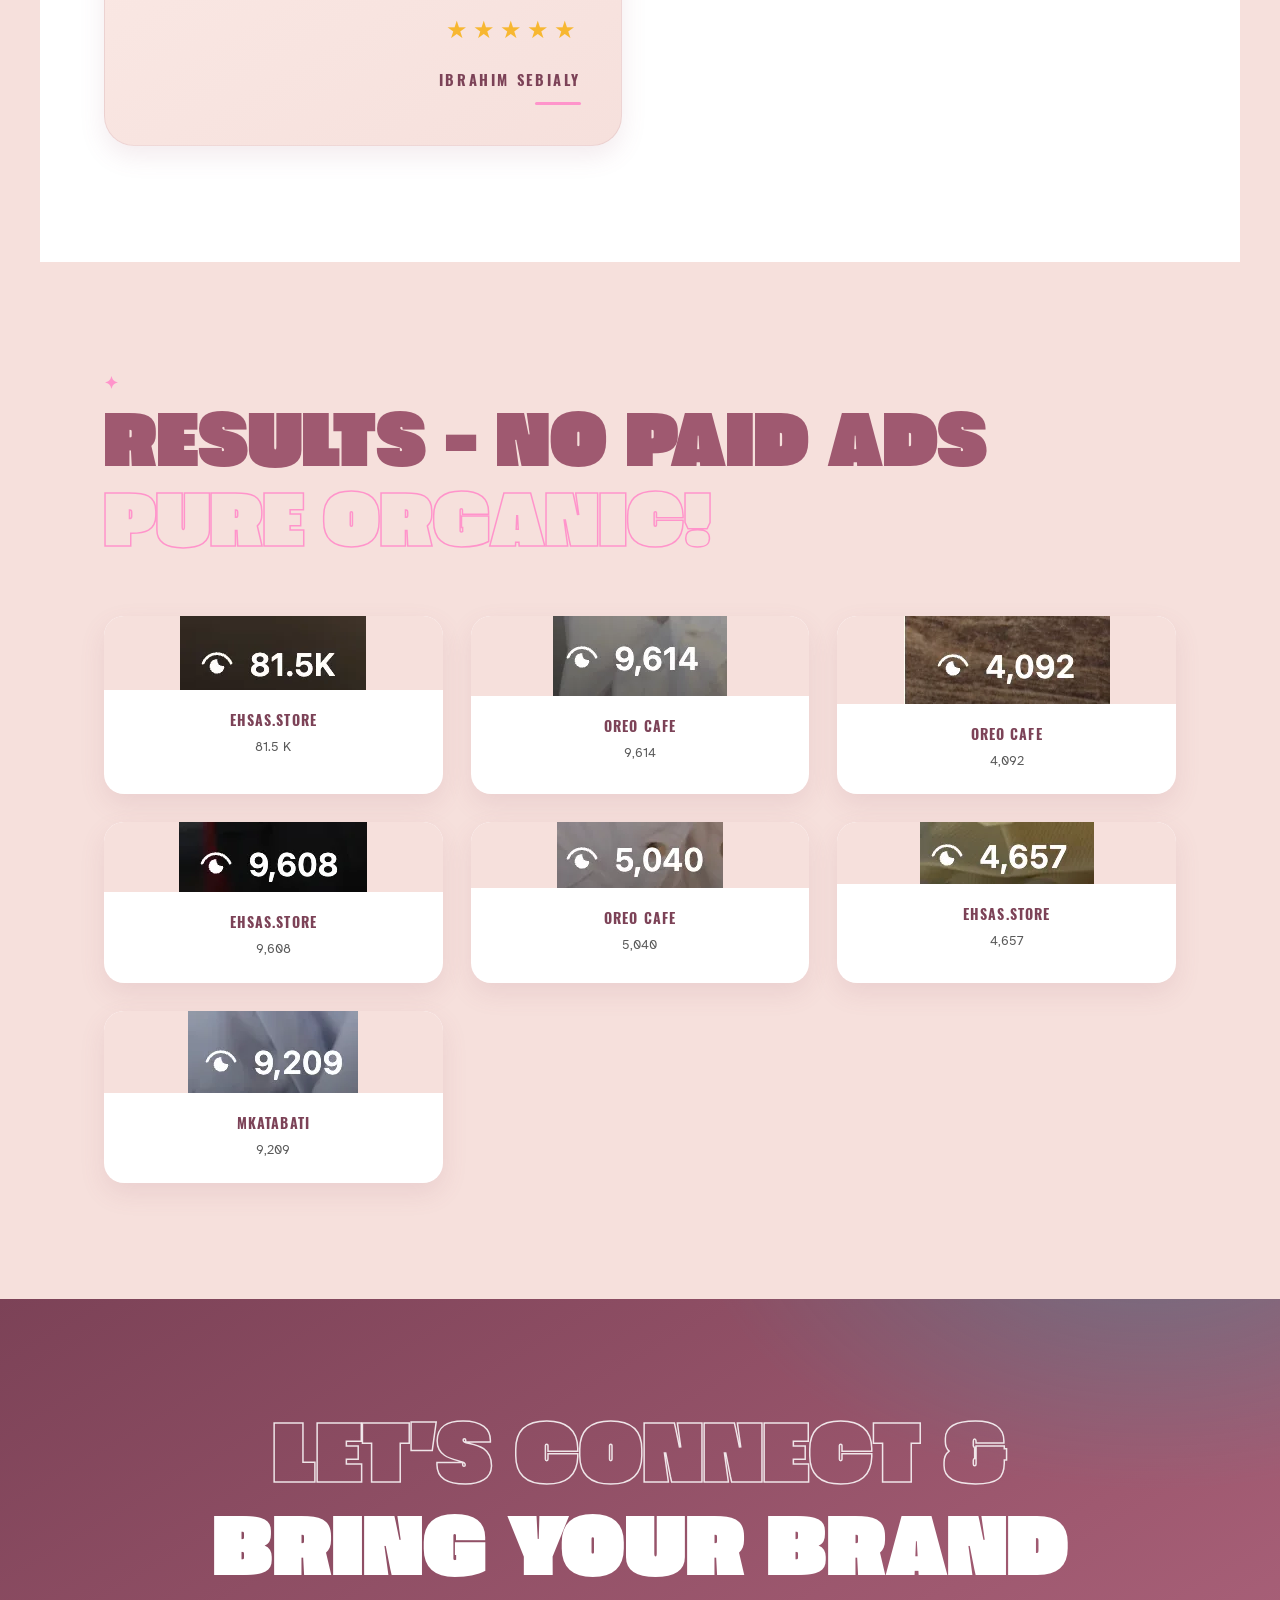
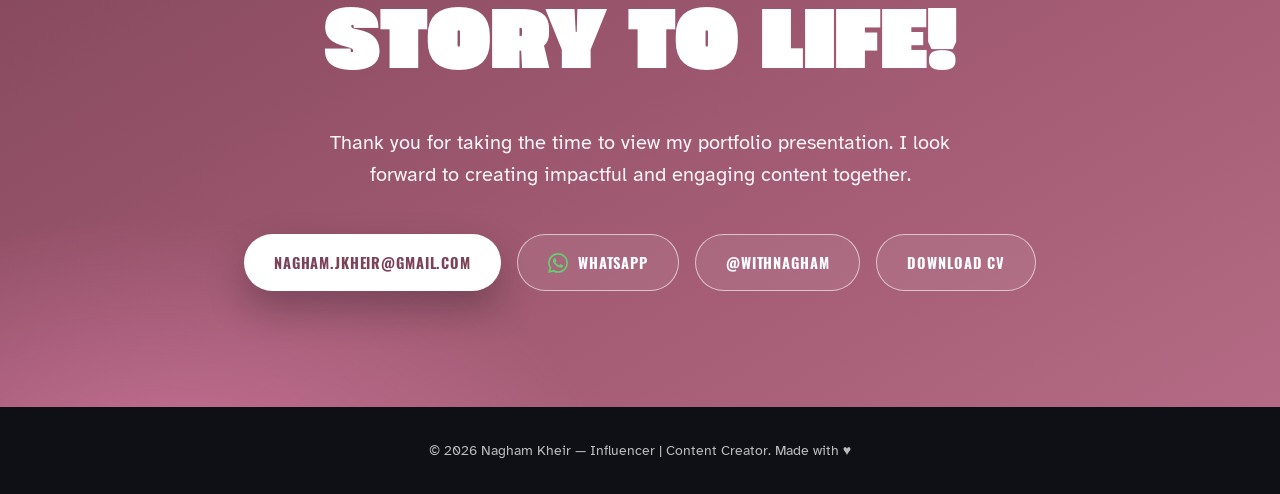
==== commit 1f616128: "chore: regenerate static export from content.json" ====
--- a/index.html
+++ b/index.html
@@ -3,7 +3,7 @@
 <head>
   <meta charset="UTF-8" />
   <meta name="viewport" content="width=device-width, initial-scale=1.0" />
-  <title>Nagham Kheir — Content Creator</title>
+  <title>Nagham Kheir — Content Creator | Influencer</title>
   <meta name="description" content="Portfolio of Nagham Kheir — content creator specializing in content creation, UGC, product reviews, storytelling, and photography." />
   <link rel="icon" type="image/svg+xml" href="favicon.svg" />
   <link rel="preload" as="font" type="font/woff" href="assets/fonts/2b94b8bc5954e5d82d5fbf0eff39c91d.woff" crossorigin />
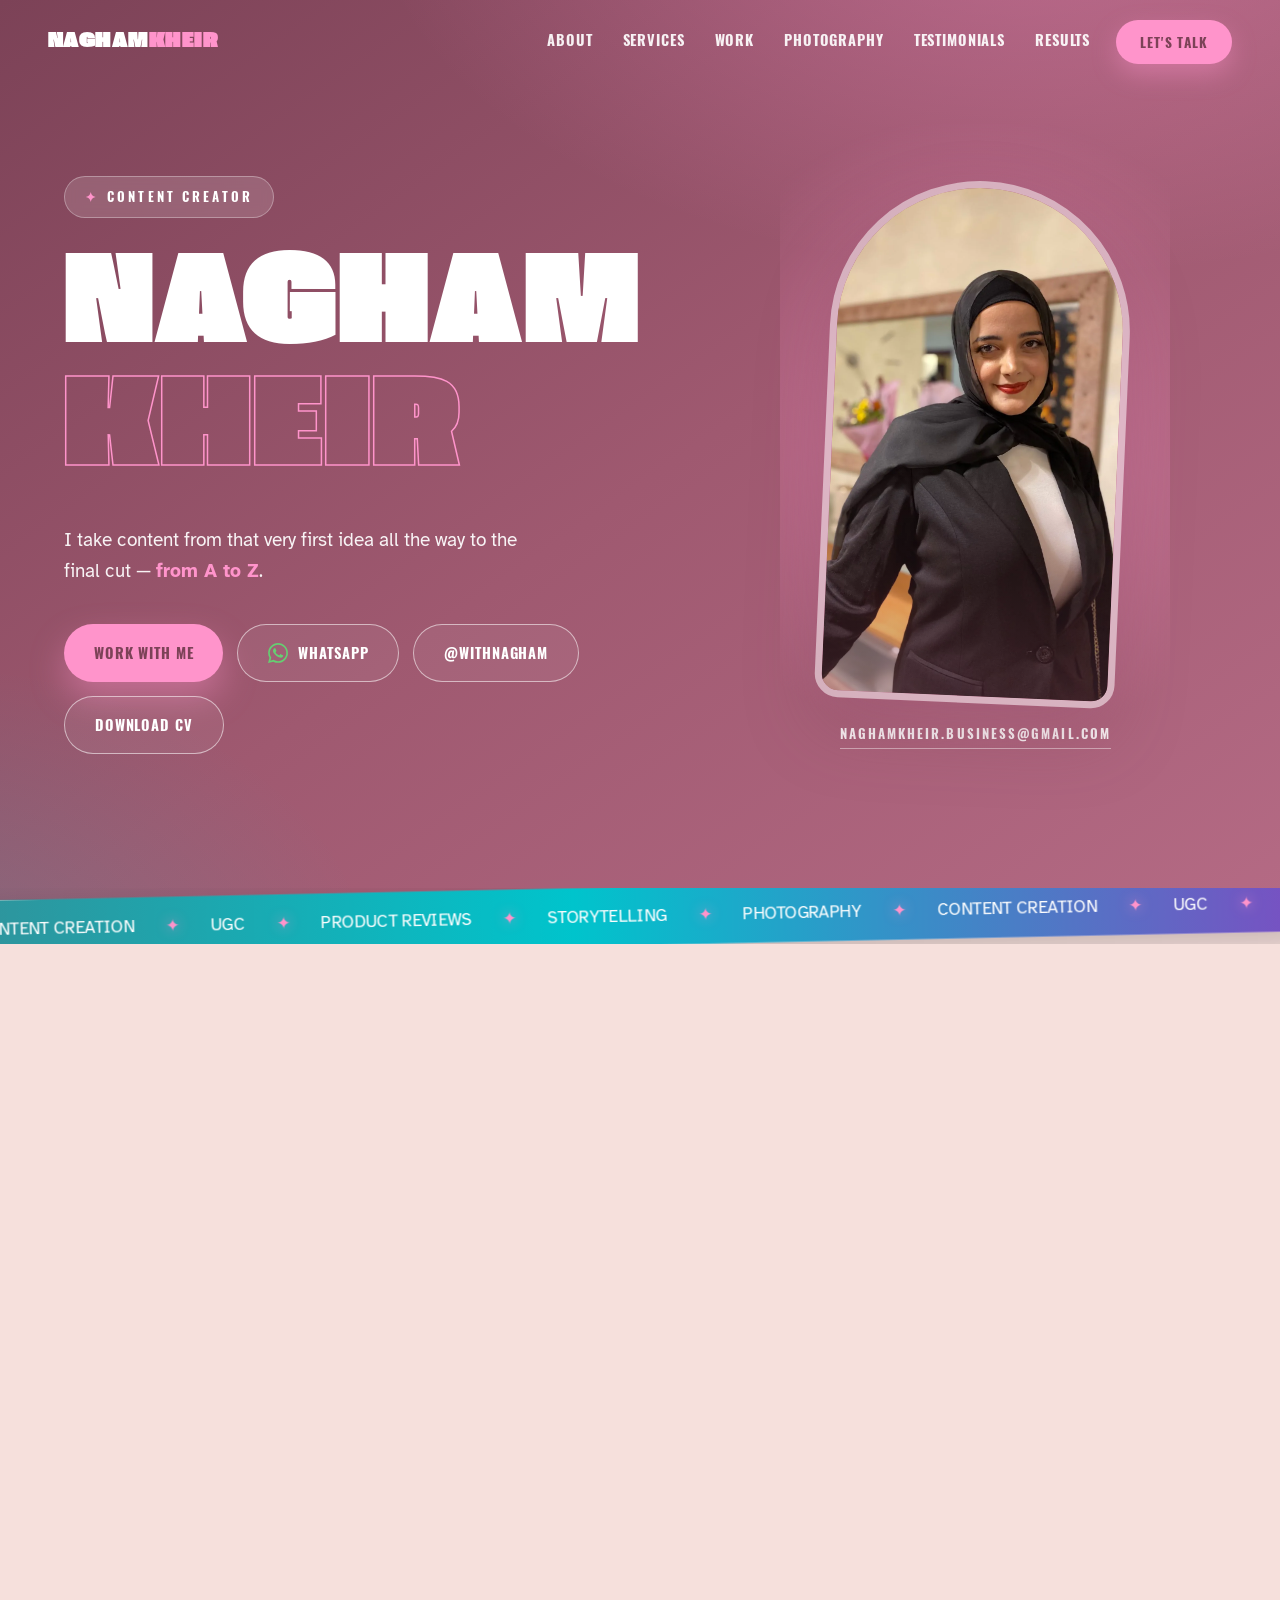
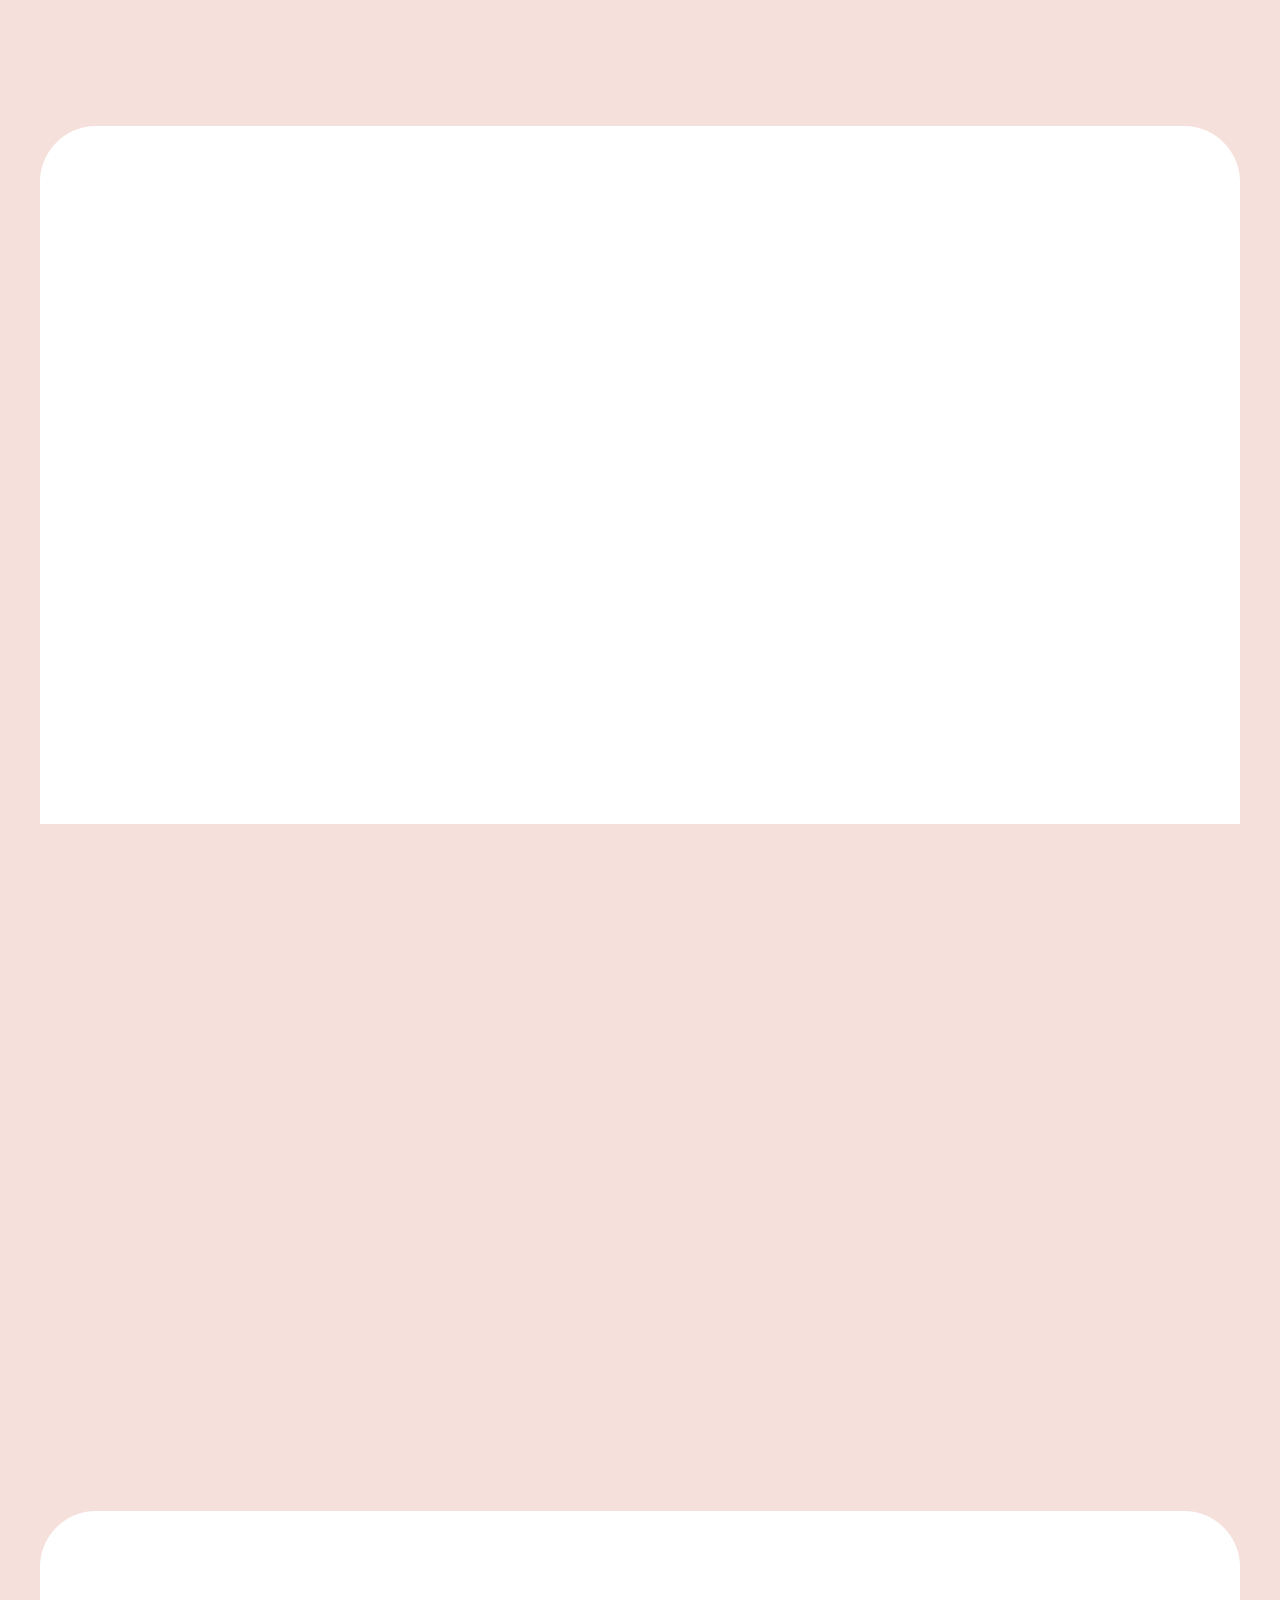
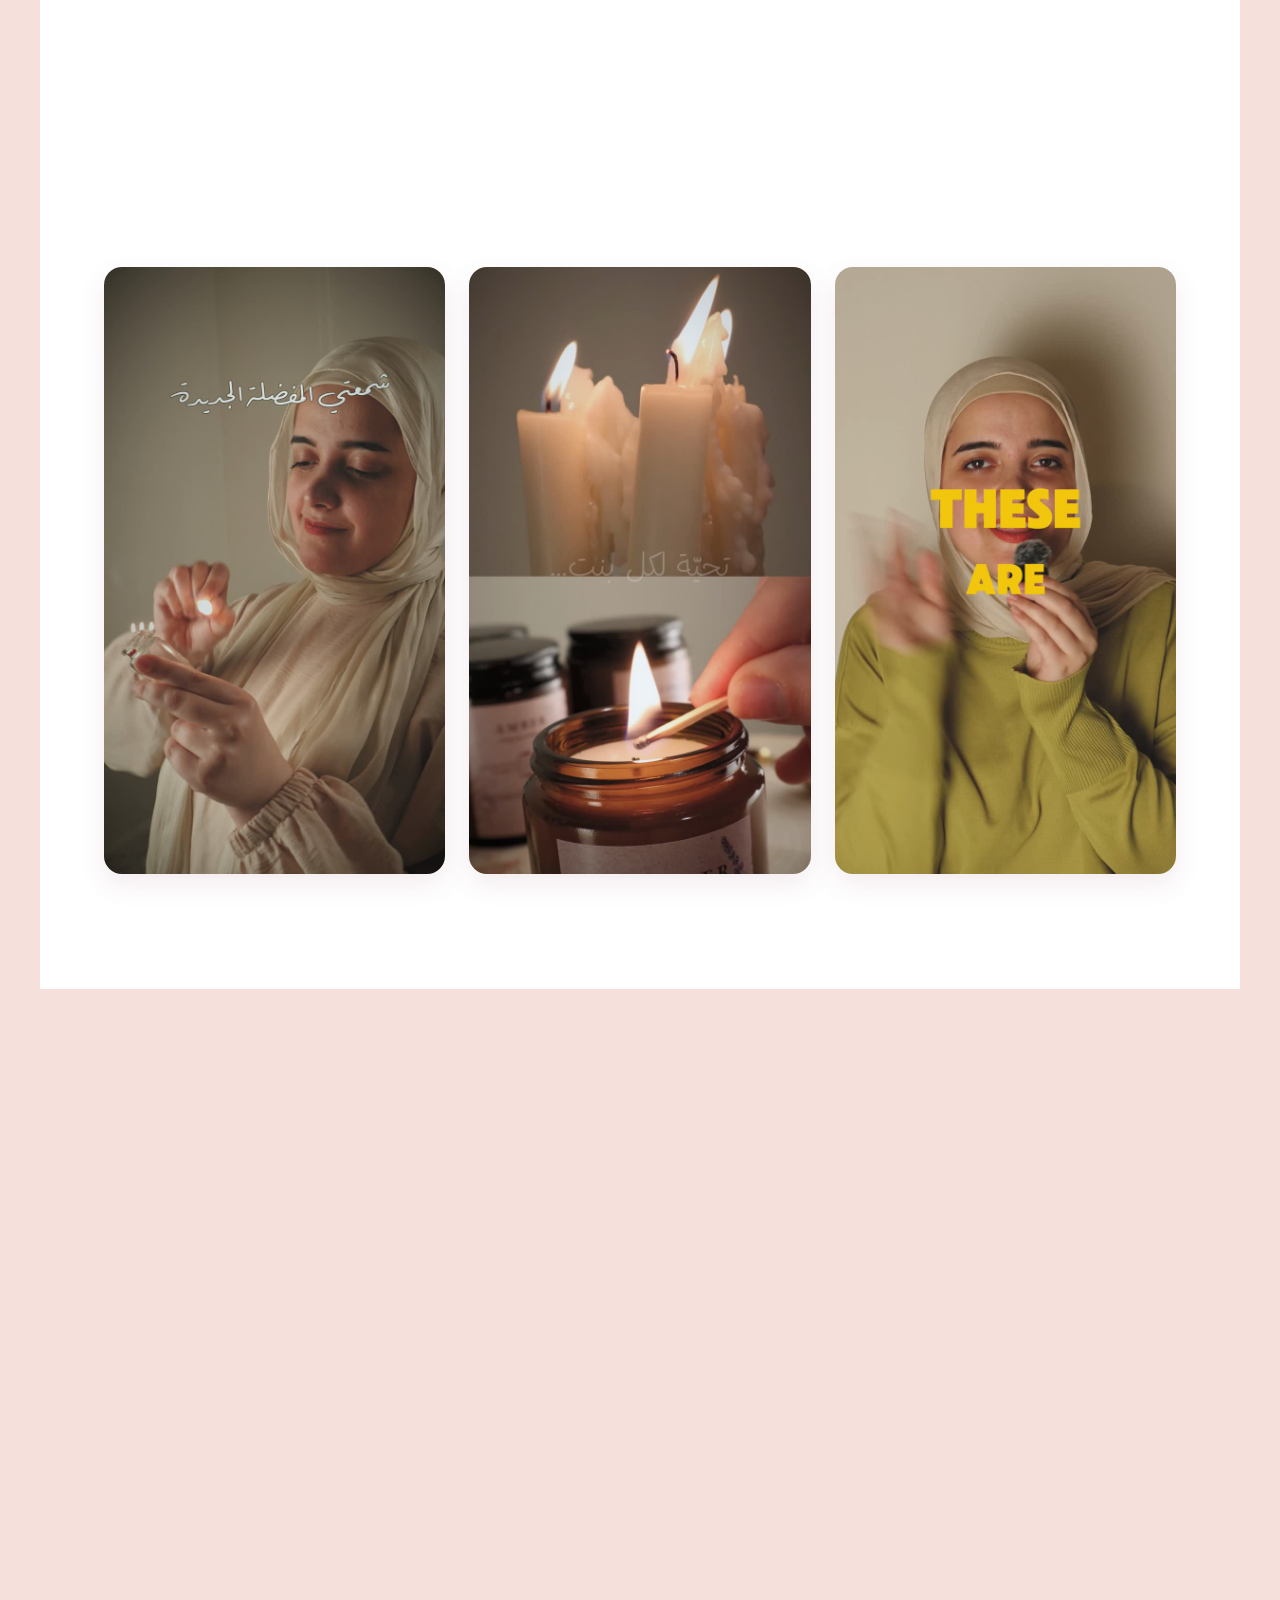
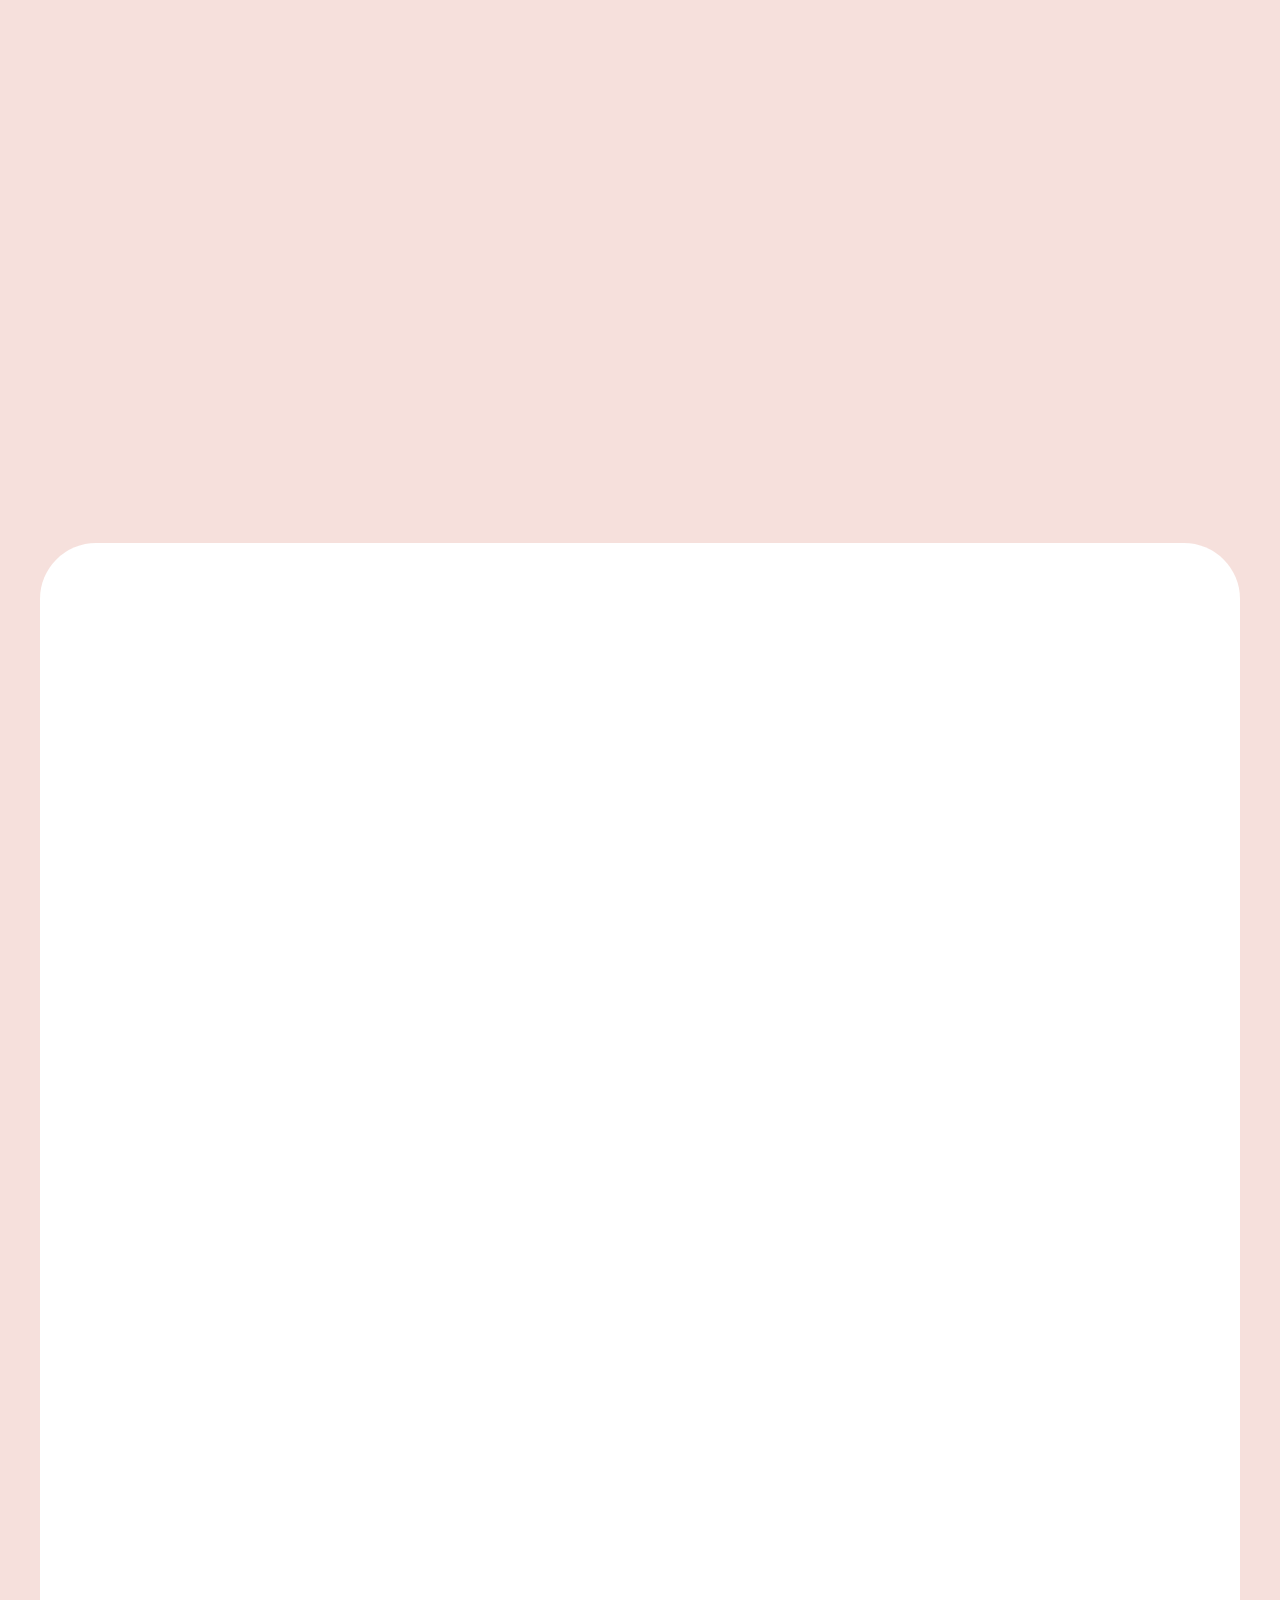
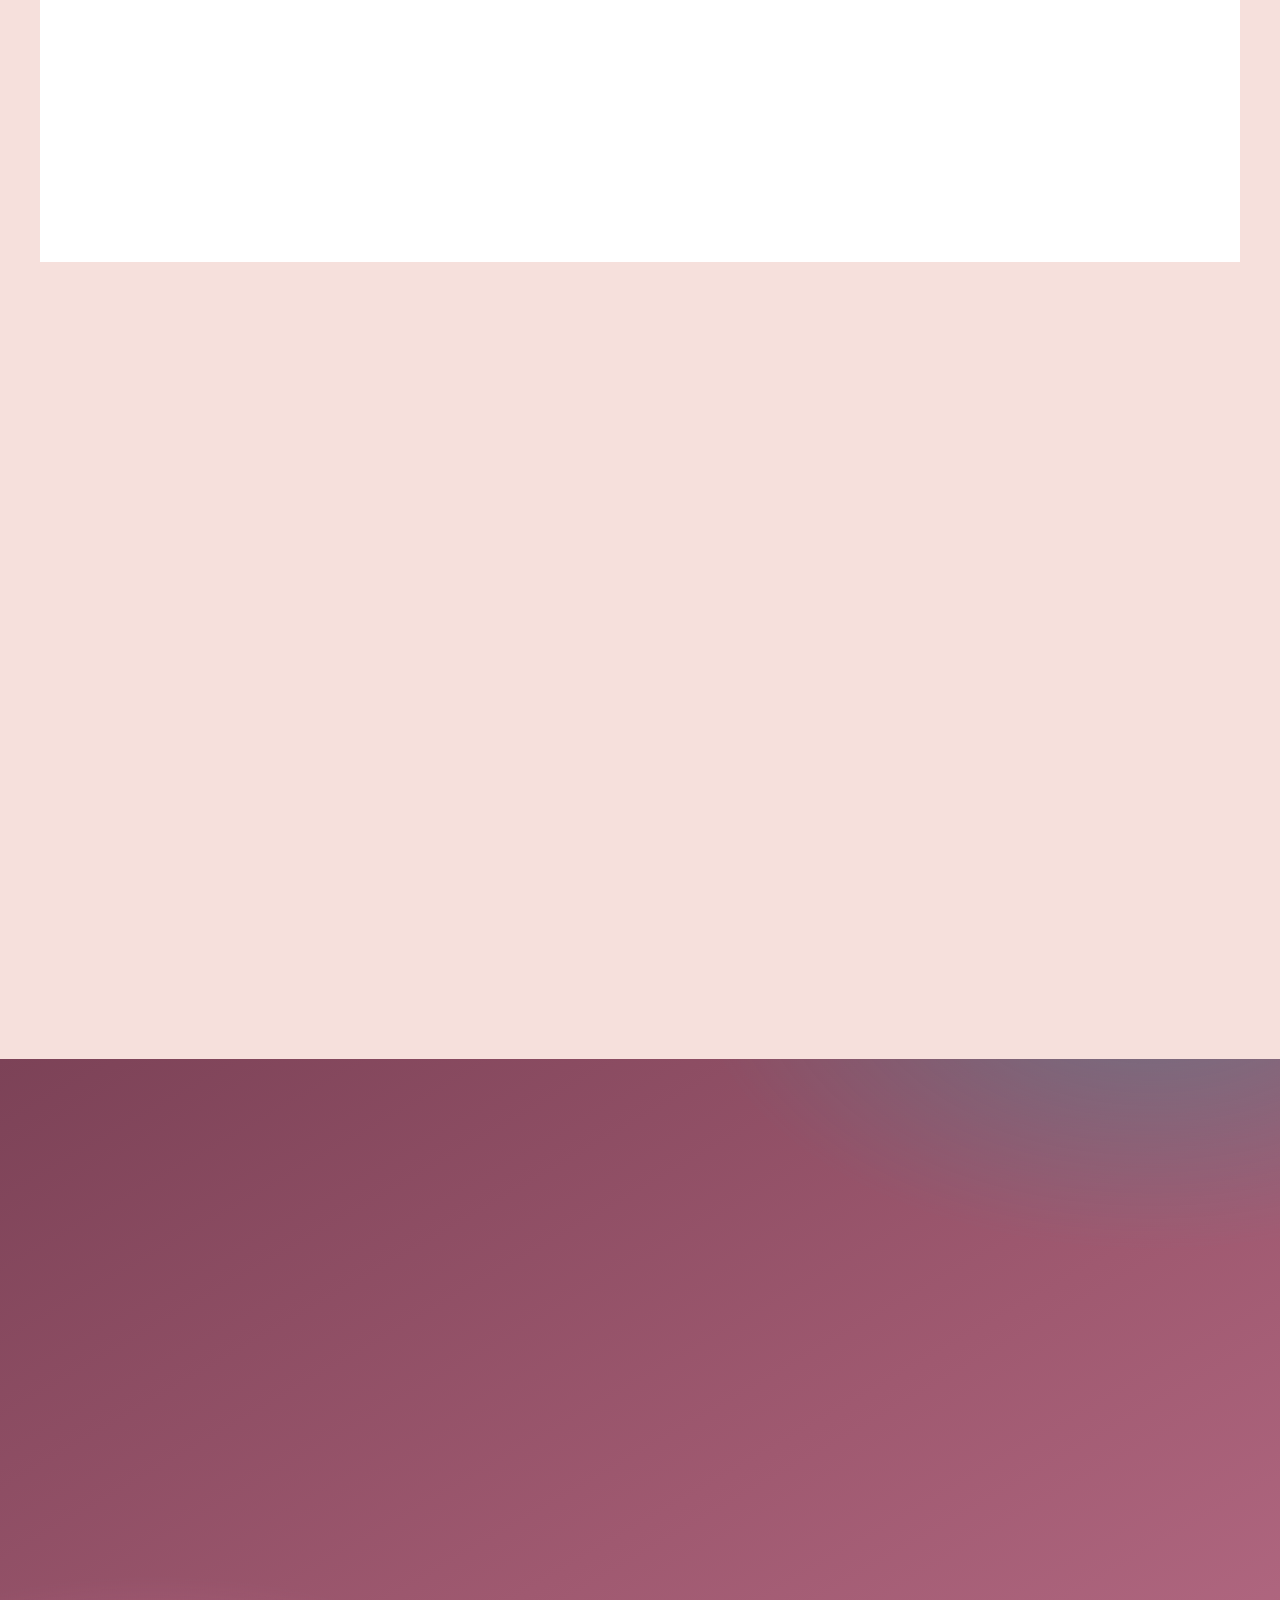
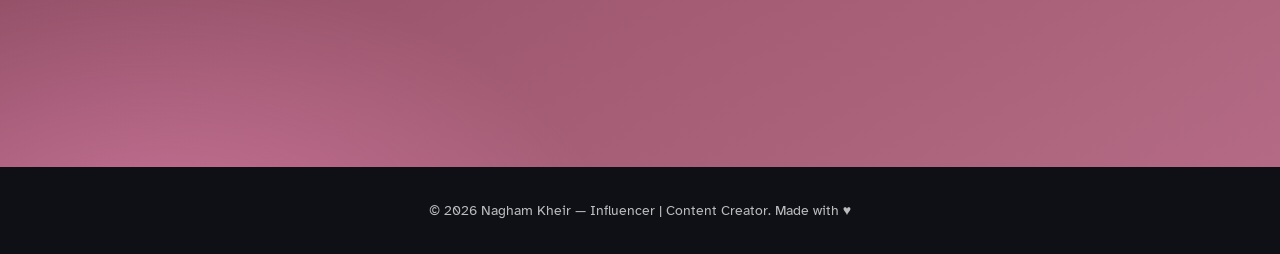
==== commit 33d9f288: "chore: regenerate static export from content.json" ====
--- a/index.html
+++ b/index.html
@@ -53,9 +53,9 @@
         </div>
         <div class="hero-photo">
           <div class="hero-photo-frame">
-            <img src="assets/img/profile_insta.webp" alt="Nagham Kheir" fetchpriority="high" decoding="async" />
-          </div>
-          <a class="hero-mail" href="mailto:nagham.jkheir@gmail.com">nagham.jkheir@gmail.com</a>
+            <img src="assets/img/nana.webp" alt="Nagham Kheir" fetchpriority="high" decoding="async" />
+          </div>
+          <a class="hero-mail" href="mailto:nagham.jkheir@gmail.com">naghamkheir.business@gmail.com</a>
         </div>
       </div>
     </section>
